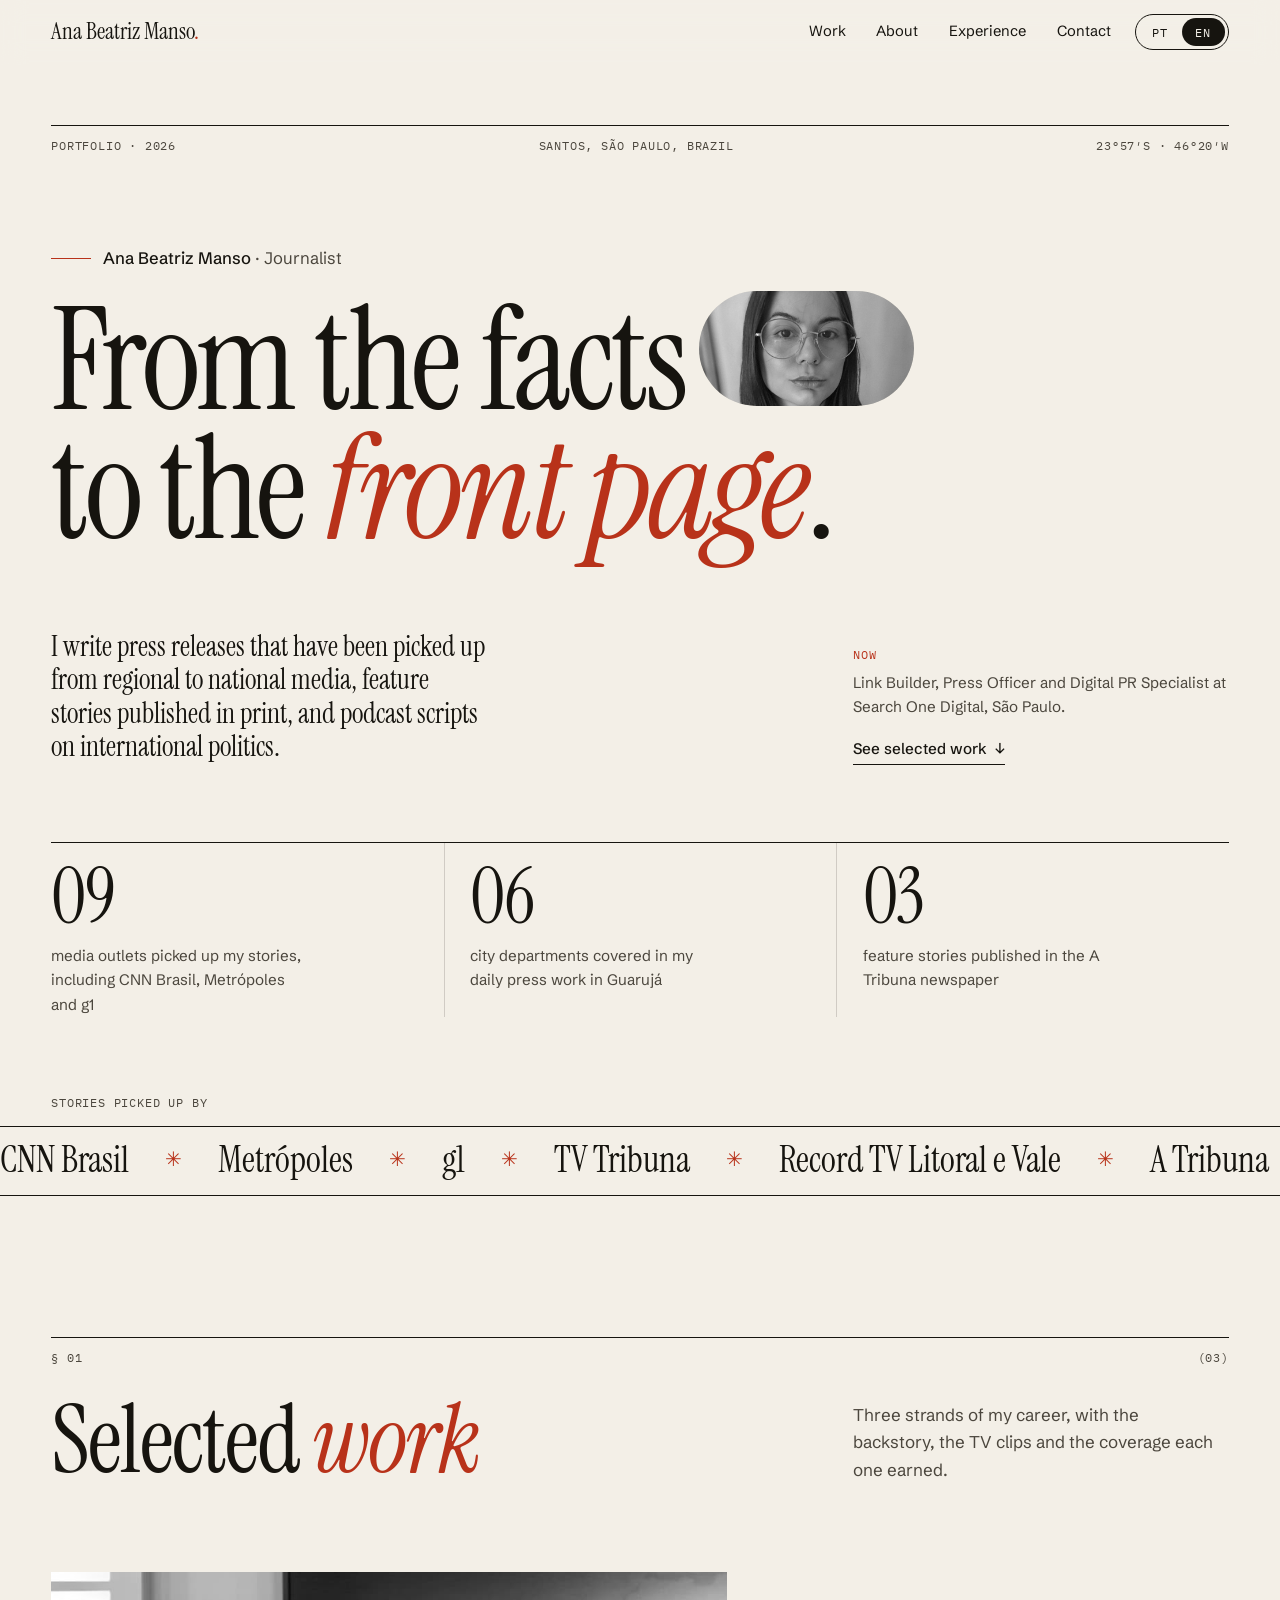
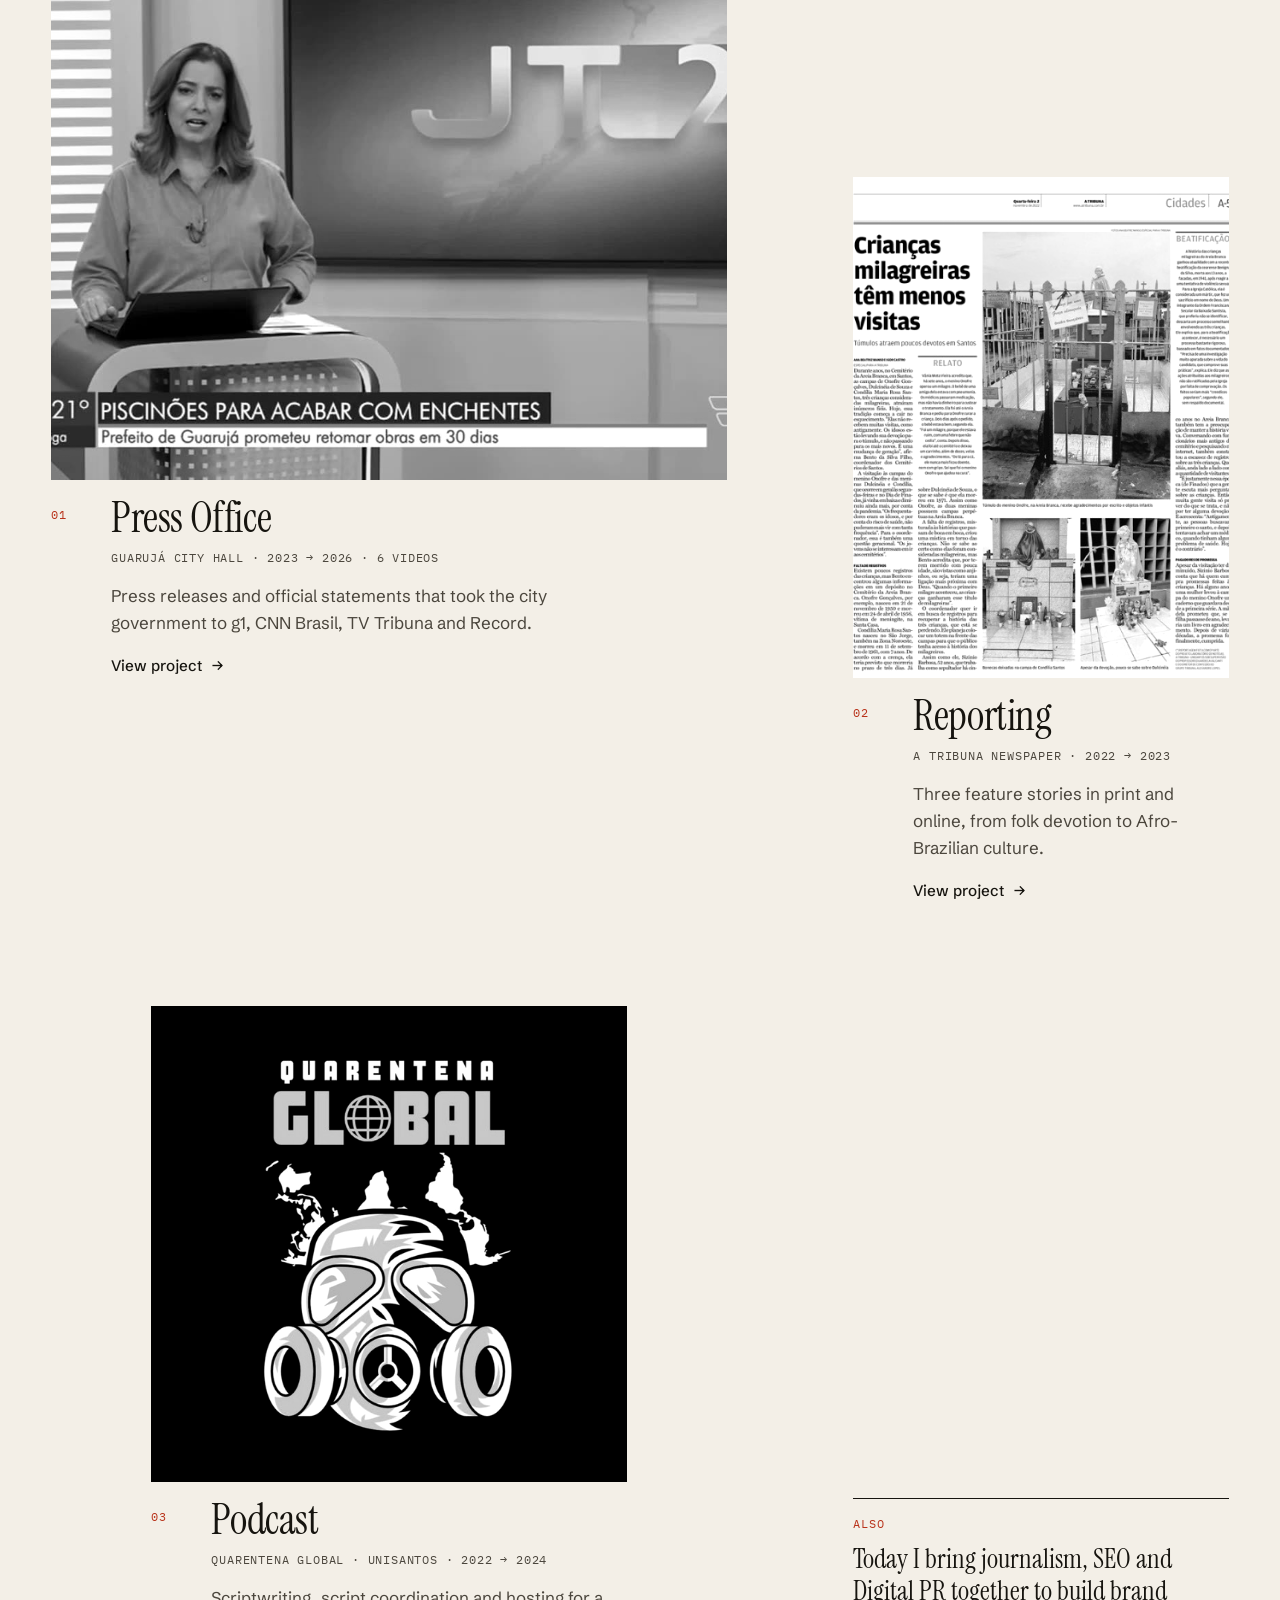
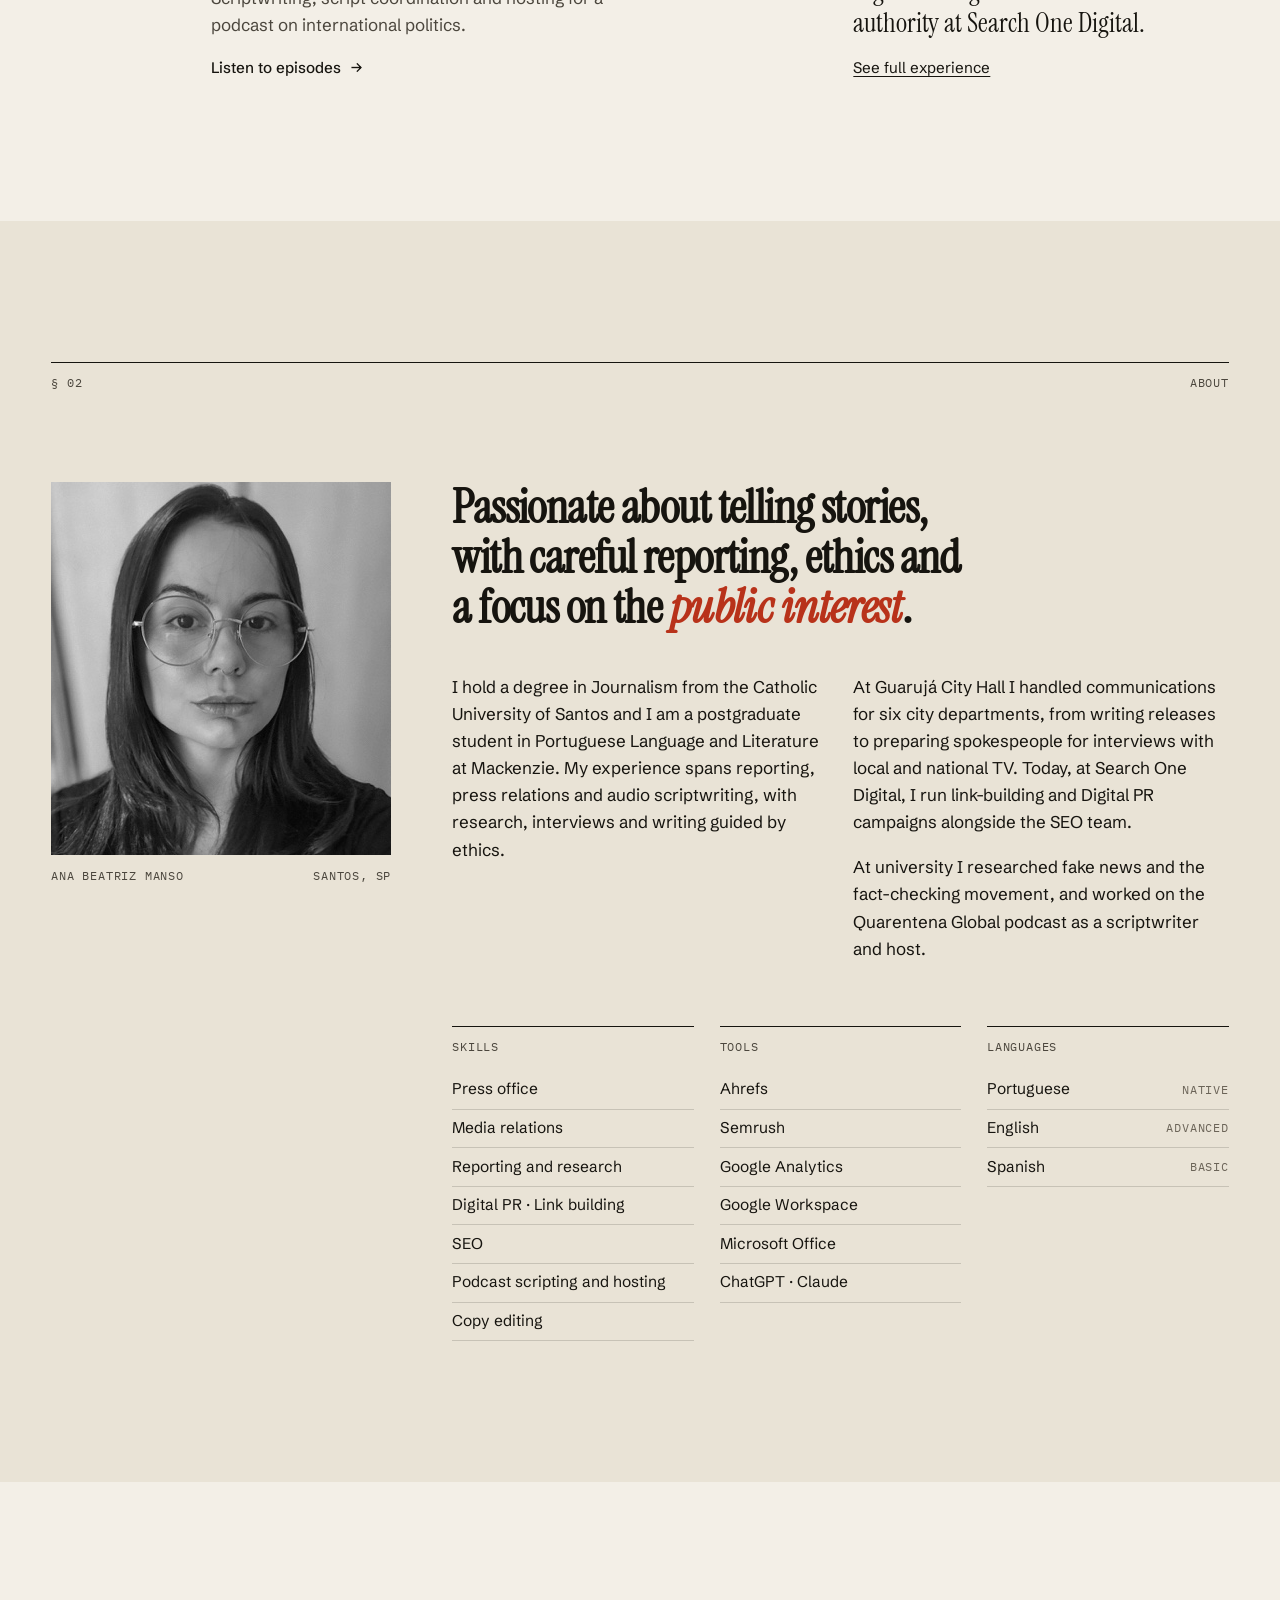
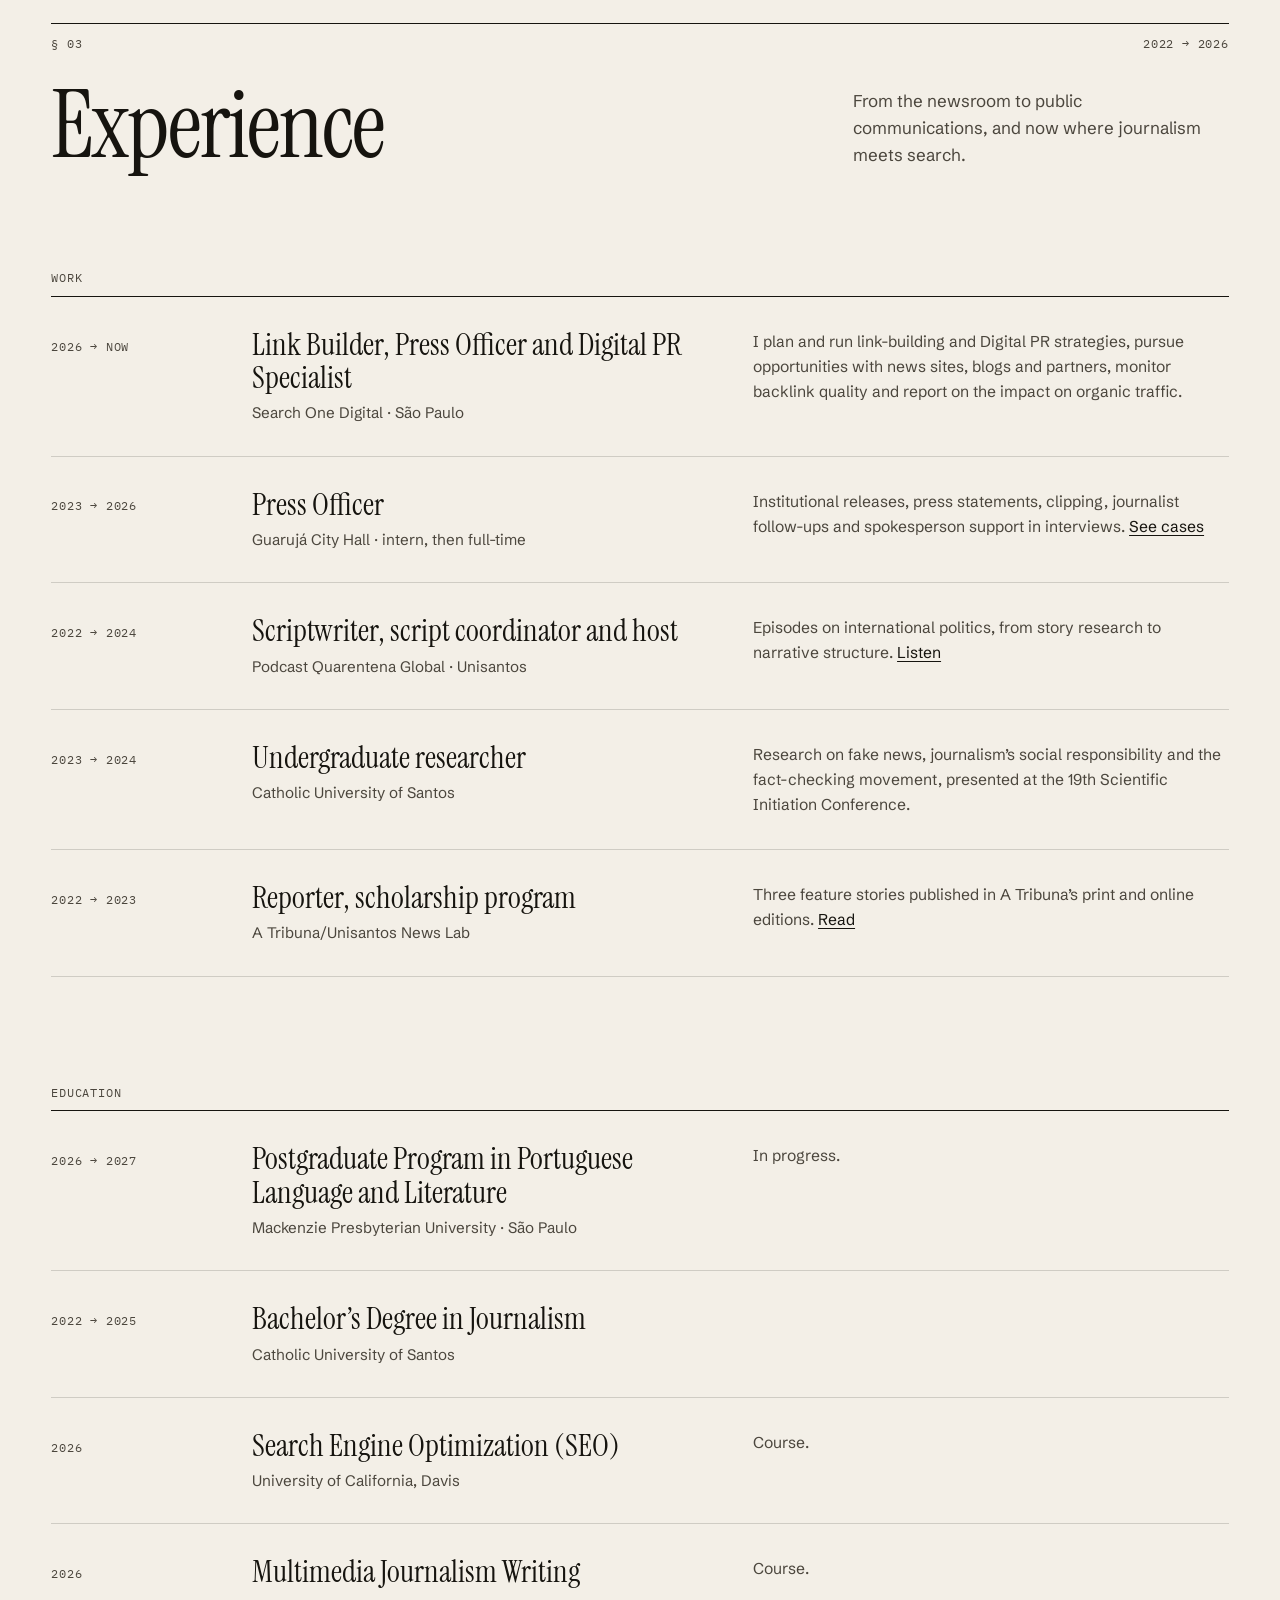
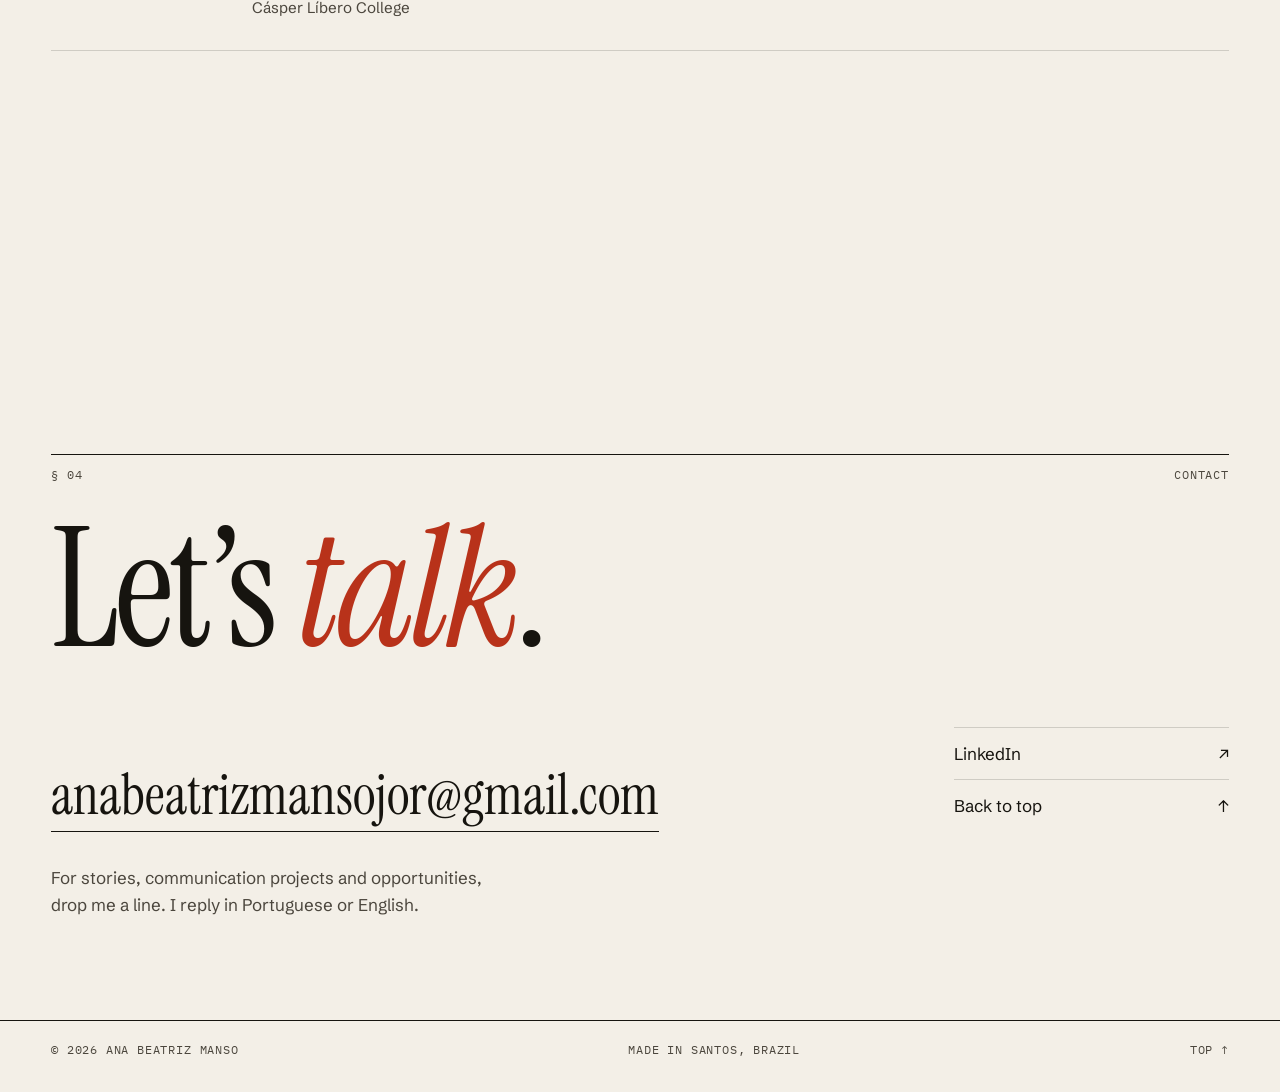
==== index.html @ ebdba2e2 "Primeira versão do portfólio bilíngue Site estático em HTML, CSS e JavaScript com abas PT e EN, três" ====
<!doctype html>
<html lang="pt-BR" data-lang="pt"
  data-doc-title-pt="Ana Beatriz Manso · Jornalista"
  data-doc-title-en="Ana Beatriz Manso · Journalist">
<head>
  <meta charset="utf-8">
  <meta name="viewport" content="width=device-width, initial-scale=1">
  <title>Ana Beatriz Manso · Jornalista</title>
  <meta name="description"
    content="Portfólio de Ana Beatriz Manso, jornalista em Santos (SP). Assessoria de imprensa, reportagem, Digital PR e podcast."
    data-pt="Portfólio de Ana Beatriz Manso, jornalista em Santos (SP). Assessoria de imprensa, reportagem, Digital PR e podcast."
    data-en="Portfolio of Ana Beatriz Manso, a journalist based in Santos, Brazil. Press office, reporting, Digital PR and podcasting.">
  <meta name="theme-color" content="#f3efe7" media="(prefers-color-scheme: light)">
  <meta name="theme-color" content="#12110e" media="(prefers-color-scheme: dark)">
  <link rel="canonical" href="https://www.manso-portfolio.com/">
  <link rel="alternate" hreflang="pt-BR" href="https://www.manso-portfolio.com/?lang=pt">
  <link rel="alternate" hreflang="en" href="https://www.manso-portfolio.com/?lang=en">
  <meta property="og:type" content="website">
  <meta property="og:title" content="Ana Beatriz Manso · Jornalista">
  <meta property="og:description" content="Assessoria de imprensa, reportagem, Digital PR e podcast.">
  <meta property="og:url" content="https://www.manso-portfolio.com/">
  <meta property="og:locale" content="pt_BR">
  <meta property="og:locale:alternate" content="en_US">
  <link rel="icon" href="data:image/svg+xml,%3Csvg xmlns='http://www.w3.org/2000/svg' viewBox='0 0 64 64'%3E%3Crect width='64' height='64' rx='14' fill='%2316140f'/%3E%3Ctext x='32' y='46' text-anchor='middle' font-family='Georgia,serif' font-style='italic' font-size='42' fill='%23f3efe7'%3EM%3C/text%3E%3C/svg%3E">
  <script>
    !function(){var d=document.documentElement,l=null;d.className+=" js";try{l=new URLSearchParams(location.search).get("lang")}catch(e){}if(l!=="pt"&&l!=="en"){try{l=localStorage.getItem("abm-lang")}catch(e){}}if(l!=="pt"&&l!=="en"){l=/^pt/i.test(navigator.language||"pt")?"pt":"en"}d.setAttribute("data-lang",l);d.lang=l==="en"?"en":"pt-BR"}();
  </script>
  <link rel="preconnect" href="https://fonts.googleapis.com">
  <link rel="preconnect" href="https://fonts.gstatic.com" crossorigin>
  <link rel="stylesheet" href="https://fonts.googleapis.com/css2?family=IBM+Plex+Mono:wght@400;500&family=Instrument+Serif:ital@0;1&family=Schibsted+Grotesk:ital,wght@0,400..700;1,400..700&display=swap">
  <link rel="stylesheet" href="assets/style.css">
  <script src="assets/main.js" defer></script>
  <script type="application/ld+json">
  {
    "@context": "https://schema.org",
    "@type": "Person",
    "name": "Ana Beatriz Manso",
    "jobTitle": "Jornalista",
    "url": "https://www.manso-portfolio.com/",
    "email": "mailto:anabeatrizmansojor@gmail.com",
    "address": { "@type": "PostalAddress", "addressLocality": "Santos", "addressRegion": "SP", "addressCountry": "BR" },
    "alumniOf": { "@type": "CollegeOrUniversity", "name": "Universidade Católica de Santos" },
    "worksFor": { "@type": "Organization", "name": "Search One Digital" },
    "knowsLanguage": ["pt-BR", "en", "es"],
    "sameAs": ["https://www.linkedin.com/in/ana-beatriz-manso-5119b9244/"]
  }
  </script>
</head>
<body>
  <a class="skip-link" href="#conteudo"><span lang="pt-BR">Pular para o conteúdo</span><span lang="en">Skip to content</span></a>

  <header class="site-header" data-header>
    <div class="wrap header-inner">
      <a class="brand" href="#top">Ana Beatriz Manso<span class="dot">.</span></a>
      <nav class="nav" data-label-pt="Principal" data-label-en="Main" aria-label="Principal">
        <a href="#trabalhos"><span lang="pt-BR">Trabalhos</span><span lang="en">Work</span></a>
        <a href="#sobre"><span lang="pt-BR">Sobre</span><span lang="en">About</span></a>
        <a href="#trajetoria"><span lang="pt-BR">Trajetória</span><span lang="en">Experience</span></a>
        <a href="#contato"><span lang="pt-BR">Contato</span><span lang="en">Contact</span></a>
      </nav>
      <div class="lang-tabs" role="group" aria-label="Idioma / Language">
        <button type="button" data-set-lang="pt" aria-pressed="true" title="Português">PT</button>
        <button type="button" data-set-lang="en" aria-pressed="false" title="English">EN</button>
      </div>
      <button type="button" class="menu-btn" aria-expanded="false" aria-controls="mobile-menu">Menu</button>
    </div>
  </header>

  <div class="mobile-menu" id="mobile-menu" hidden>
    <nav data-label-pt="Menu" data-label-en="Menu" aria-label="Menu">
      <a href="#trabalhos"><span lang="pt-BR">Trabalhos</span><span lang="en">Work</span></a>
      <a href="#sobre"><span lang="pt-BR">Sobre</span><span lang="en">About</span></a>
      <a href="#trajetoria"><span lang="pt-BR">Trajetória</span><span lang="en">Experience</span></a>
      <a href="#contato"><span lang="pt-BR">Contato</span><span lang="en">Contact</span></a>
    </nav>
    <p class="mono">anabeatrizmansojor@gmail.com</p>
  </div>

  <main id="conteudo">
    <!-- HERO -->
    <section class="hero" id="top">
      <div class="wrap">
        <p class="dateline mono">
          <span><span lang="pt-BR">Portfólio</span><span lang="en">Portfolio</span> · 2026</span>
          <span><span lang="pt-BR">Santos, São Paulo, Brasil</span><span lang="en">Santos, São Paulo, Brazil</span></span>
          <span>23°57′S · 46°20′W</span>
        </p>

        <h1 class="hero-name"><span>Ana Beatriz Manso<span class="visually-hidden">,</span> <span class="role"><span lang="pt-BR">· Jornalista</span><span lang="en">· Journalist</span></span></span></h1>

        <p class="hero-title reveal">
          <span lang="pt-BR">Da apuração<span class="pill" aria-hidden="true"><img src="assets/img/ana-beatriz-manso.jpg" alt="" width="373" height="373"></span> à <em>manchete</em>.</span>
          <span lang="en">From the facts<span class="pill" aria-hidden="true"><img src="assets/img/ana-beatriz-manso.jpg" alt="" width="373" height="373"></span> to the <em>front page</em>.</span>
        </p>

        <div class="hero-foot">
          <p class="hero-lede reveal">
            <span lang="pt-BR">Escrevo releases que repercutiram da imprensa regional à nacional, reportagens publicadas em jornal impresso e roteiros de podcast sobre política internacional.</span>
            <span lang="en">I write press releases that have been picked up from regional to national media, feature stories published in print, and podcast scripts on international politics.</span>
          </p>
          <p class="hero-now reveal">
            <span class="mono"><span lang="pt-BR">Agora</span><span lang="en">Now</span></span>
            <span lang="pt-BR">Link Builder, Assessora de Imprensa e Digital PR na Search One Digital, em São Paulo.</span>
            <span lang="en">Link Builder, Press Officer and Digital PR Specialist at Search One Digital, São Paulo.</span>
            <br>
            <a href="#trabalhos"><span lang="pt-BR">Ver trabalhos selecionados</span><span lang="en">See selected work</span> <span class="arrow" aria-hidden="true">↓</span></a>
          </p>
        </div>

        <dl class="facts reveal">
          <div class="fact">
            <dt>09</dt>
            <dd><span lang="pt-BR">veículos repercutiram minhas pautas, entre eles CNN Brasil, Metrópoles e g1</span><span lang="en">media outlets picked up my stories, including CNN Brasil, Metrópoles and g1</span></dd>
          </div>
          <div class="fact">
            <dt>06</dt>
            <dd><span lang="pt-BR">secretarias municipais na minha cobertura diária em Guarujá</span><span lang="en">city departments covered in my daily press work in Guarujá</span></dd>
          </div>
          <div class="fact">
            <dt>03</dt>
            <dd><span lang="pt-BR">reportagens especiais publicadas no jornal A Tribuna</span><span lang="en">feature stories published in the A Tribuna newspaper</span></dd>
          </div>
        </dl>
      </div>
    </section>

    <!-- VEÍCULOS -->
    <section aria-labelledby="ticker-label">
      <div class="wrap">
        <p class="ticker-label mono" id="ticker-label"><span lang="pt-BR">Pautas repercutidas em</span><span lang="en">Stories picked up by</span></p>
      </div>
      <div class="ticker">
        <div class="ticker-track">
          <ul class="ticker-group">
            <li>CNN Brasil</li>
            <li>Metrópoles</li>
            <li>g1</li>
            <li>TV Tribuna</li>
            <li>Record TV Litoral e Vale</li>
            <li>A Tribuna</li>
            <li>Diário do Litoral</li>
            <li>Jornal da Orla</li>
            <li>Gazeta de São Paulo</li>
          </ul>
          <ul class="ticker-group" aria-hidden="true">
            <li>CNN Brasil</li>
            <li>Metrópoles</li>
            <li>g1</li>
            <li>TV Tribuna</li>
            <li>Record TV Litoral e Vale</li>
            <li>A Tribuna</li>
            <li>Diário do Litoral</li>
            <li>Jornal da Orla</li>
            <li>Gazeta de São Paulo</li>
          </ul>
        </div>
      </div>
    </section>

    <!-- TRABALHOS -->
    <section class="section" id="trabalhos" aria-labelledby="trabalhos-title">
      <div class="wrap">
        <header class="section-head">
          <p class="eyebrow mono"><span>§ 01</span><span>(03)</span></p>
          <h2 class="section-title reveal" id="trabalhos-title">
            <span lang="pt-BR">Trabalhos <em>selecionados</em></span>
            <span lang="en">Selected <em>work</em></span>
          </h2>
          <p class="section-note reveal">
            <span lang="pt-BR">Três frentes da minha carreira, com os bastidores, os vídeos e a repercussão de cada uma.</span>
            <span lang="en">Three strands of my career, with the backstory, the TV clips and the coverage each one earned.</span>
          </p>
        </header>

        <div class="work-grid">
          <article class="work-card work-card--a reveal">
            <figure class="work-media">
              <img src="assets/video/macrodrenagem-jornal-da-tribuna-2-edicao.jpg"
                data-alt-pt="Apresentadora do Jornal da Tribuna 2ª edição anuncia a retomada das obras contra enchentes em Guarujá"
                data-alt-en="Jornal da Tribuna anchor reports on the restart of flood-control works in Guarujá"
                alt="Apresentadora do Jornal da Tribuna 2ª edição anuncia a retomada das obras contra enchentes em Guarujá"
                width="1872" height="1080" loading="lazy">
            </figure>
            <div class="work-info">
              <span class="work-num mono">01</span>
              <div>
                <h3 class="work-title"><a href="assessoria-de-imprensa.html"><span lang="pt-BR">Assessoria de Imprensa</span><span lang="en">Press Office</span></a></h3>
                <p class="work-meta mono"><span lang="pt-BR">Prefeitura de Guarujá</span><span lang="en">Guarujá City Hall</span> · 2023 → 2026 · <span lang="pt-BR">6 vídeos</span><span lang="en">6 videos</span></p>
                <p class="work-desc">
                  <span lang="pt-BR">Releases e respostas institucionais que levaram a gestão municipal ao g1, à CNN Brasil, à TV Tribuna e à Record.</span>
                  <span lang="en">Press releases and official statements that took the city government to g1, CNN Brasil, TV Tribuna and Record.</span>
                </p>
                <span class="work-cta"><span lang="pt-BR">Ver projeto</span><span lang="en">View project</span> <span class="arrow" aria-hidden="true">→</span></span>
              </div>
            </div>
          </article>

          <article class="work-card work-card--b reveal">
            <figure class="work-media">
              <img src="assets/img/recortes/reportagem-criancas-milagreiras-thumb.jpg"
                data-alt-pt="Página impressa do jornal A Tribuna com a reportagem Crianças milagreiras têm menos visitas"
                data-alt-en="Printed page of A Tribuna with the feature story Crianças milagreiras têm menos visitas"
                alt="Página impressa do jornal A Tribuna com a reportagem Crianças milagreiras têm menos visitas"
                loading="lazy">
            </figure>
            <div class="work-info">
              <span class="work-num mono">02</span>
              <div>
                <h3 class="work-title"><a href="reportagem.html"><span lang="pt-BR">Reportagem</span><span lang="en">Reporting</span></a></h3>
                <p class="work-meta mono"><span lang="pt-BR">Jornal A Tribuna</span><span lang="en">A Tribuna newspaper</span> · 2022 → 2023</p>
                <p class="work-desc">
                  <span lang="pt-BR">Três reportagens especiais nas edições impressa e digital, da devoção popular à cultura afro-brasileira.</span>
                  <span lang="en">Three feature stories in print and online, from folk devotion to Afro-Brazilian culture.</span>
                </p>
                <span class="work-cta"><span lang="pt-BR">Ver projeto</span><span lang="en">View project</span> <span class="arrow" aria-hidden="true">→</span></span>
              </div>
            </div>
          </article>

          <article class="work-card work-card--c reveal">
            <figure class="work-media">
              <img src="assets/img/quarentena-global-capa.jpg"
                data-alt-pt="Capa do podcast Quarentena Global, com uma máscara de gás amarela sobre um mapa-múndi"
                data-alt-en="Cover art of the Quarentena Global podcast, a yellow gas mask over a world map"
                alt="Capa do podcast Quarentena Global, com uma máscara de gás amarela sobre um mapa-múndi"
                loading="lazy">
            </figure>
            <div class="work-info">
              <span class="work-num mono">03</span>
              <div>
                <h3 class="work-title"><a href="podcast.html">Podcast</a></h3>
                <p class="work-meta mono">Quarentena Global · Unisantos · 2022 → 2024</p>
                <p class="work-desc">
                  <span lang="pt-BR">Roteiro, coordenação de roteiros e apresentação de um podcast sobre política internacional.</span>
                  <span lang="en">Scriptwriting, script coordination and hosting for a podcast on international politics.</span>
                </p>
                <span class="work-cta"><span lang="pt-BR">Ouvir episódios</span><span lang="en">Listen to episodes</span> <span class="arrow" aria-hidden="true">→</span></span>
              </div>
            </div>
          </article>

          <aside class="work-aside reveal">
            <p class="mono"><span lang="pt-BR">Também</span><span lang="en">Also</span></p>
            <p class="aside-text">
              <span lang="pt-BR">Hoje uno jornalismo, SEO e Digital PR para construir autoridade de marca na Search One Digital.</span>
              <span lang="en">Today I bring journalism, SEO and Digital PR together to build brand authority at Search One Digital.</span>
            </p>
            <a href="#trajetoria"><span lang="pt-BR">Ver trajetória completa</span><span lang="en">See full experience</span></a>
          </aside>
        </div>
      </div>
    </section>

    <!-- SOBRE -->
    <section class="section about" id="sobre" aria-labelledby="sobre-title">
      <div class="wrap">
        <header class="section-head">
          <p class="eyebrow mono"><span>§ 02</span><span lang="pt-BR">Sobre</span><span lang="en">About</span></p>
        </header>
        <div class="about-grid">
          <figure class="about-portrait reveal">
            <img src="assets/img/ana-beatriz-manso.jpg" width="373" height="373"
              data-alt-pt="Retrato de Ana Beatriz Manso, de cabelos castanhos e óculos de armação dourada"
              data-alt-en="Portrait of Ana Beatriz Manso, with brown hair and gold-rimmed glasses"
              alt="Retrato de Ana Beatriz Manso, de cabelos castanhos e óculos de armação dourada">
            <figcaption class="mono"><span>Ana Beatriz Manso</span><span>Santos, SP</span></figcaption>
          </figure>

          <div class="about-body">
            <h2 class="about-statement reveal" id="sobre-title">
              <span lang="pt-BR">Apaixonada por contar histórias, com apuração cuidadosa, ética e foco no <em>interesse público</em>.</span>
              <span lang="en">Passionate about telling stories, with careful reporting, ethics and a focus on the <em>public interest</em>.</span>
            </h2>

            <div class="about-text reveal">
              <p lang="pt-BR">Sou jornalista formada pela Universidade Católica de Santos e pós-graduanda em Língua Portuguesa e Literatura pelo Mackenzie. Tenho experiência em reportagem, assessoria de imprensa e roteiro para mídia sonora, com apuração, entrevistas e redação orientadas pela ética.</p>
              <p lang="en">I hold a degree in Journalism from the Catholic University of Santos and I am a postgraduate student in Portuguese Language and Literature at Mackenzie. My experience spans reporting, press relations and audio scriptwriting, with research, interviews and writing guided by ethics.</p>
              <p lang="pt-BR">Na Prefeitura de Guarujá, cuidei da comunicação de seis secretarias, do release ao acompanhamento de porta-vozes em entrevistas para emissoras locais e nacionais. Hoje, na Search One Digital, trabalho com link building e Digital PR ao lado das equipes de SEO.</p>
              <p lang="en">At Guarujá City Hall I handled communications for six city departments, from writing releases to preparing spokespeople for interviews with local and national TV. Today, at Search One Digital, I run link-building and Digital PR campaigns alongside the SEO team.</p>
              <p lang="pt-BR">Na universidade, pesquisei fake news e o movimento fact-checking e atuei no podcast Quarentena Global como roteirista e apresentadora.</p>
              <p lang="en">At university I researched fake news and the fact-checking movement, and worked on the Quarentena Global podcast as a scriptwriter and host.</p>
            </div>

            <div class="about-lists reveal">
              <div>
                <h3 class="mono"><span lang="pt-BR">Competências</span><span lang="en">Skills</span></h3>
                <ul>
                  <li><span lang="pt-BR">Assessoria de imprensa</span><span lang="en">Press office</span></li>
                  <li><span lang="pt-BR">Relacionamento com a imprensa</span><span lang="en">Media relations</span></li>
                  <li><span lang="pt-BR">Reportagem e apuração</span><span lang="en">Reporting and research</span></li>
                  <li>Digital PR · Link building</li>
                  <li>SEO</li>
                  <li><span lang="pt-BR">Roteiro e apresentação de podcast</span><span lang="en">Podcast scripting and hosting</span></li>
                  <li><span lang="pt-BR">Revisão de textos</span><span lang="en">Copy editing</span></li>
                </ul>
              </div>
              <div>
                <h3 class="mono"><span lang="pt-BR">Ferramentas</span><span lang="en">Tools</span></h3>
                <ul>
                  <li>Ahrefs</li>
                  <li>Semrush</li>
                  <li>Google Analytics</li>
                  <li>Google Workspace</li>
                  <li><span lang="pt-BR">Pacote Office</span><span lang="en">Microsoft Office</span></li>
                  <li>ChatGPT · Claude</li>
                </ul>
              </div>
              <div>
                <h3 class="mono"><span lang="pt-BR">Idiomas</span><span lang="en">Languages</span></h3>
                <ul>
                  <li><span lang="pt-BR">Português</span><span lang="en">Portuguese</span> <span class="mono"><span lang="pt-BR">Nativo</span><span lang="en">Native</span></span></li>
                  <li><span lang="pt-BR">Inglês</span><span lang="en">English</span> <span class="mono"><span lang="pt-BR">Avançado</span><span lang="en">Advanced</span></span></li>
                  <li><span lang="pt-BR">Espanhol</span><span lang="en">Spanish</span> <span class="mono"><span lang="pt-BR">Básico</span><span lang="en">Basic</span></span></li>
                </ul>
              </div>
            </div>
          </div>
        </div>
      </div>
    </section>

    <!-- TRAJETÓRIA -->
    <section class="section" id="trajetoria" aria-labelledby="trajetoria-title">
      <div class="wrap">
        <header class="section-head">
          <p class="eyebrow mono"><span>§ 03</span><span>2022 → 2026</span></p>
          <h2 class="section-title reveal" id="trajetoria-title">
            <span lang="pt-BR">Trajetória</span>
            <span lang="en">Experience</span>
          </h2>
          <p class="section-note reveal">
            <span lang="pt-BR">Da redação do jornal à comunicação pública, e agora ao encontro entre jornalismo e busca.</span>
            <span lang="en">From the newsroom to public communications, and now where journalism meets search.</span>
          </p>
        </header>

        <h3 class="tl-heading mono"><span lang="pt-BR">Experiência</span><span lang="en">Work</span></h3>
        <ol class="timeline">
          <li class="tl-item reveal">
            <span class="tl-years mono">2026 → <span lang="pt-BR">hoje</span><span lang="en">now</span></span>
            <h4 class="tl-role">
              <span lang="pt-BR">Link Builder, Assessora de Imprensa e Digital PR</span>
              <span lang="en">Link Builder, Press Officer and Digital PR Specialist</span>
              <span class="tl-org">Search One Digital · São Paulo</span>
            </h4>
            <p class="tl-desc">
              <span lang="pt-BR">Planejo e executo estratégias de link building e Digital PR, busco oportunidades em portais, blogs e parceiros, monitoro a qualidade do perfil de backlinks e reporto o impacto no tráfego orgânico.</span>
              <span lang="en">I plan and run link-building and Digital PR strategies, pursue opportunities with news sites, blogs and partners, monitor backlink quality and report on the impact on organic traffic.</span>
            </p>
          </li>
          <li class="tl-item reveal">
            <span class="tl-years mono">2023 → 2026</span>
            <h4 class="tl-role">
              <span lang="pt-BR">Assessora de Imprensa</span>
              <span lang="en">Press Officer</span>
              <span class="tl-org"><span lang="pt-BR">Prefeitura de Guarujá</span><span lang="en">Guarujá City Hall</span> · <span lang="pt-BR">estágio e efetivação</span><span lang="en">intern, then full-time</span></span>
            </h4>
            <p class="tl-desc">
              <span lang="pt-BR">Releases institucionais, respostas à imprensa, clipping, follow-up com jornalistas e apoio a porta-vozes em entrevistas. <a href="assessoria-de-imprensa.html">Ver casos</a></span>
              <span lang="en">Institutional releases, press statements, clipping, journalist follow-ups and spokesperson support in interviews. <a href="assessoria-de-imprensa.html">See cases</a></span>
            </p>
          </li>
          <li class="tl-item reveal">
            <span class="tl-years mono">2022 → 2024</span>
            <h4 class="tl-role">
              <span lang="pt-BR">Roteirista, coordenadora de roteiros e apresentadora</span>
              <span lang="en">Scriptwriter, script coordinator and host</span>
              <span class="tl-org">Podcast Quarentena Global · Unisantos</span>
            </h4>
            <p class="tl-desc">
              <span lang="pt-BR">Episódios sobre política internacional, da pesquisa de pauta à construção narrativa. <a href="podcast.html">Ouvir</a></span>
              <span lang="en">Episodes on international politics, from story research to narrative structure. <a href="podcast.html">Listen</a></span>
            </p>
          </li>
          <li class="tl-item reveal">
            <span class="tl-years mono">2023 → 2024</span>
            <h4 class="tl-role">
              <span lang="pt-BR">Pesquisadora de iniciação científica</span>
              <span lang="en">Undergraduate researcher</span>
              <span class="tl-org"><span lang="pt-BR">Universidade Católica de Santos</span><span lang="en">Catholic University of Santos</span></span>
            </h4>
            <p class="tl-desc">
              <span lang="pt-BR">Pesquisa “Fake News e Jornalismo, a responsabilidade social e o movimento fact-checking”, apresentada na XIX Jornada de Iniciação Científica.</span>
              <span lang="en">Research on fake news, journalism’s social responsibility and the fact-checking movement, presented at the 19th Scientific Initiation Conference.</span>
            </p>
          </li>
          <li class="tl-item reveal">
            <span class="tl-years mono">2022 → 2023</span>
            <h4 class="tl-role">
              <span lang="pt-BR">Repórter bolsista</span>
              <span lang="en">Reporter, scholarship program</span>
              <span class="tl-org"><span lang="pt-BR">Laboratório de Notícias A Tribuna/Unisantos</span><span lang="en">A Tribuna/Unisantos News Lab</span></span>
            </h4>
            <p class="tl-desc">
              <span lang="pt-BR">Três reportagens especiais publicadas nas edições impressa e digital do A Tribuna. <a href="reportagem.html">Ler</a></span>
              <span lang="en">Three feature stories published in A Tribuna’s print and online editions. <a href="reportagem.html">Read</a></span>
            </p>
          </li>
        </ol>

        <h3 class="tl-heading mono"><span lang="pt-BR">Formação</span><span lang="en">Education</span></h3>
        <ol class="timeline">
          <li class="tl-item reveal">
            <span class="tl-years mono">2026 → 2027</span>
            <h4 class="tl-role">
              <span lang="pt-BR">Pós-graduação em Língua Portuguesa e Literatura</span>
              <span lang="en">Postgraduate Program in Portuguese Language and Literature</span>
              <span class="tl-org"><span lang="pt-BR">Universidade Presbiteriana Mackenzie</span><span lang="en">Mackenzie Presbyterian University</span> · São Paulo</span>
            </h4>
            <p class="tl-desc"><span lang="pt-BR">Em andamento.</span><span lang="en">In progress.</span></p>
          </li>
          <li class="tl-item reveal">
            <span class="tl-years mono">2022 → 2025</span>
            <h4 class="tl-role">
              <span lang="pt-BR">Bacharelado em Jornalismo</span>
              <span lang="en">Bachelor’s Degree in Journalism</span>
              <span class="tl-org"><span lang="pt-BR">Universidade Católica de Santos</span><span lang="en">Catholic University of Santos</span></span>
            </h4>
            <p class="tl-desc"></p>
          </li>
          <li class="tl-item reveal">
            <span class="tl-years mono">2026</span>
            <h4 class="tl-role">
              Search Engine Optimization (SEO)
              <span class="tl-org">University of California, Davis</span>
            </h4>
            <p class="tl-desc"><span lang="pt-BR">Curso.</span><span lang="en">Course.</span></p>
          </li>
          <li class="tl-item reveal">
            <span class="tl-years mono">2026</span>
            <h4 class="tl-role">
              <span lang="pt-BR">Produção de texto jornalístico para multimeios</span>
              <span lang="en">Multimedia Journalism Writing</span>
              <span class="tl-org"><span lang="pt-BR">Faculdade Cásper Líbero</span><span lang="en">Cásper Líbero College</span></span>
            </h4>
            <p class="tl-desc"><span lang="pt-BR">Curso.</span><span lang="en">Course.</span></p>
          </li>
        </ol>
      </div>
    </section>

    <!-- CONTATO -->
    <section class="contact" id="contato" aria-labelledby="contato-title">
      <div class="wrap">
        <p class="eyebrow mono"><span>§ 04</span><span lang="pt-BR">Contato</span><span lang="en">Contact</span></p>
        <h2 class="contact-title reveal" id="contato-title">
          <span lang="pt-BR">Vamos <em>conversar</em>.</span>
          <span lang="en">Let’s <em>talk</em>.</span>
        </h2>
        <div class="contact-row">
          <a class="contact-mail reveal" href="mailto:anabeatrizmansojor@gmail.com">anabeatrizmansojor@gmail.com</a>
          <ul class="contact-links reveal">
            <li><a href="https://www.linkedin.com/in/ana-beatriz-manso-5119b9244/" target="_blank" rel="noopener">LinkedIn <span aria-hidden="true">↗</span></a></li>
            <li><a href="#top"><span lang="pt-BR">Voltar ao topo</span><span lang="en">Back to top</span> <span aria-hidden="true">↑</span></a></li>
          </ul>
          <p class="contact-note reveal">
            <span lang="pt-BR">Para pautas, projetos de comunicação e oportunidades, escreva para mim. Respondo em português ou inglês.</span>
            <span lang="en">For stories, communication projects and opportunities, drop me a line. I reply in Portuguese or English.</span>
          </p>
        </div>
      </div>
    </section>
  </main>

  <footer class="site-footer">
    <div class="wrap footer-inner mono">
      <span>© <span data-year>2026</span> Ana Beatriz Manso</span>
      <span lang="pt-BR">Feito em Santos, SP</span><span lang="en">Made in Santos, Brazil</span>
      <a href="#top"><span lang="pt-BR">Topo</span><span lang="en">Top</span> ↑</a>
    </div>
  </footer>
</body>
</html>
---- assets/style.css ----
/* Ana Beatriz Manso · portfólio
   Tipografia: Instrument Serif (títulos), Schibsted Grotesk (texto), IBM Plex Mono (legendas) */

:root {
  --paper: #f3efe7;
  --paper-2: #e9e3d6;
  --ink: #16140f;
  --ink-2: #4b463d;
  --ink-3: #6b6458;
  --rule: rgba(22, 20, 15, 0.16);
  --accent: #b8321a;
  --on-ink: #f3efe7;

  --serif: "Instrument Serif", "Times New Roman", Times, serif;
  --sans: "Schibsted Grotesk", system-ui, -apple-system, "Segoe UI", sans-serif;
  --mono: "IBM Plex Mono", ui-monospace, "SF Mono", Menlo, monospace;

  --gutter: clamp(16px, 4vw, 56px);
  --col-gap: clamp(16px, 2vw, 32px);
  --max: 1440px;
  --header-h: 64px;
  --ease: cubic-bezier(0.2, 0.7, 0.1, 1);

  color-scheme: light;
}

@media (prefers-color-scheme: dark) {
  :root:not([data-theme="light"]) {
    --paper: #12110e;
    --paper-2: #1c1a16;
    --ink: #f0ebe0;
    --ink-2: #bdb5a6;
    --ink-3: #958d7e;
    --rule: rgba(240, 235, 224, 0.16);
    --accent: #ef6647;
    --on-ink: #12110e;
    color-scheme: dark;
  }
}
:root[data-theme="dark"] {
  --paper: #12110e;
  --paper-2: #1c1a16;
  --ink: #f0ebe0;
  --ink-2: #bdb5a6;
  --ink-3: #958d7e;
  --rule: rgba(240, 235, 224, 0.16);
  --accent: #ef6647;
  --on-ink: #12110e;
  color-scheme: dark;
}

/* ---------- Idiomas ---------- */
html[data-lang="pt"] body [lang="en"],
html[data-lang="en"] body [lang="pt-BR"] {
  display: none !important;
}

/* ---------- Base ---------- */
*,
*::before,
*::after {
  box-sizing: border-box;
}

html {
  -webkit-text-size-adjust: 100%;
  scroll-behavior: smooth;
  scroll-padding-top: calc(var(--header-h) + 16px);
}

body {
  margin: 0;
  background: var(--paper);
  color: var(--ink);
  font-family: var(--sans);
  font-size: 1.0625rem;
  line-height: 1.6;
  -webkit-font-smoothing: antialiased;
  text-rendering: optimizeLegibility;
  overflow-x: clip;
}

img,
video,
iframe {
  display: block;
  max-width: 100%;
}

a {
  color: inherit;
  text-decoration-thickness: 1px;
  text-underline-offset: 0.22em;
}

a:hover {
  color: var(--accent);
}

:focus-visible {
  outline: 2px solid var(--accent);
  outline-offset: 3px;
}

::selection {
  background: var(--accent);
  color: #fff;
}

em {
  font-style: italic;
}

.wrap {
  max-width: var(--max);
  margin-inline: auto;
  padding-inline: var(--gutter);
}

.mono {
  font-family: var(--mono);
  font-size: 0.72rem;
  letter-spacing: 0.07em;
  text-transform: uppercase;
}

.skip-link {
  position: absolute;
  left: var(--gutter);
  top: -100px;
  z-index: 100;
  background: var(--ink);
  color: var(--on-ink);
  padding: 0.6rem 1rem;
  text-decoration: none;
}

.skip-link:focus {
  top: 12px;
}

.visually-hidden {
  position: absolute !important;
  width: 1px;
  height: 1px;
  overflow: hidden;
  clip: rect(0 0 0 0);
  white-space: nowrap;
}

/* ---------- Cabeçalho ---------- */
.site-header {
  position: sticky;
  top: 0;
  z-index: 50;
  background: color-mix(in srgb, var(--paper) 88%, transparent);
  -webkit-backdrop-filter: blur(12px);
  backdrop-filter: blur(12px);
  border-bottom: 1px solid transparent;
  transition: border-color 0.3s;
}

.site-header.is-scrolled {
  border-bottom-color: var(--rule);
}

.header-inner {
  display: flex;
  align-items: center;
  gap: 1.5rem;
  height: var(--header-h);
}

.brand {
  font-family: var(--serif);
  font-size: 1.45rem;
  line-height: 1;
  text-decoration: none;
  white-space: nowrap;
  margin-right: auto;
}

.brand:hover {
  color: var(--ink);
}

.brand .dot {
  color: var(--accent);
}

.nav {
  display: flex;
  gap: clamp(1rem, 2.4vw, 2.25rem);
}

.nav a {
  position: relative;
  font-size: 0.92rem;
  text-decoration: none;
  padding-block: 0.25rem;
}

.nav a::after {
  content: "";
  position: absolute;
  left: 0;
  right: 0;
  bottom: 0;
  height: 1px;
  background: currentColor;
  transform: scaleX(0);
  transform-origin: right;
  transition: transform 0.45s var(--ease);
}

.nav a:hover {
  color: var(--ink);
}

.nav a:hover::after {
  transform: scaleX(1);
  transform-origin: left;
}

.lang-tabs {
  position: relative;
  display: inline-grid;
  grid-template-columns: 1fr 1fr;
  border: 1px solid var(--ink);
  border-radius: 999px;
  padding: 3px;
  flex: none;
}

.lang-tabs::before {
  content: "";
  position: absolute;
  top: 3px;
  bottom: 3px;
  left: 3px;
  width: calc(50% - 3px);
  border-radius: 999px;
  background: var(--ink);
  transition: transform 0.45s var(--ease);
}

html[data-lang="en"] .lang-tabs::before {
  transform: translateX(100%);
}

.lang-tabs button {
  position: relative;
  z-index: 1;
  border: 0;
  background: none;
  color: var(--ink);
  font-family: var(--mono);
  font-size: 0.72rem;
  letter-spacing: 0.08em;
  padding: 0.38rem 0.85rem;
  border-radius: 999px;
  cursor: pointer;
  transition: color 0.3s;
}

.lang-tabs button[aria-pressed="true"] {
  color: var(--on-ink);
}

.menu-btn {
  display: none;
  border: 0;
  background: none;
  color: var(--ink);
  font-family: var(--mono);
  font-size: 0.72rem;
  letter-spacing: 0.08em;
  text-transform: uppercase;
  padding: 0.5rem 0;
  cursor: pointer;
}

.mobile-menu {
  position: fixed;
  inset: 0;
  z-index: 45;
  background: var(--paper);
  padding: calc(var(--header-h) + 2rem) var(--gutter) 2rem;
  display: flex;
  flex-direction: column;
  justify-content: space-between;
}

.mobile-menu[hidden] {
  display: none;
}

.mobile-menu nav {
  display: flex;
  flex-direction: column;
}

.mobile-menu nav a {
  font-family: var(--serif);
  font-size: clamp(2.6rem, 12vw, 4rem);
  line-height: 1.1;
  text-decoration: none;
  border-bottom: 1px solid var(--rule);
  padding-block: 0.35rem;
}

.mobile-menu .mono {
  color: var(--ink-2);
}

@media (max-width: 860px) {
  .nav {
    display: none;
  }

  .menu-btn {
    display: inline-block;
  }

  .header-inner {
    gap: 1rem;
  }
}

/* ---------- Revelação ao rolar ---------- */
.js .reveal {
  opacity: 0;
  transform: translateY(28px);
  transition: opacity 0.9s var(--ease), transform 1.1s var(--ease);
}

.js .reveal.is-in {
  opacity: 1;
  transform: none;
}

@media (prefers-reduced-motion: reduce) {
  html {
    scroll-behavior: auto;
  }

  .js .reveal {
    opacity: 1;
    transform: none;
    transition: none;
  }
}

/* ---------- Hero ---------- */
.hero {
  padding-top: clamp(1.5rem, 4vw, 3rem);
  padding-bottom: clamp(3rem, 6vw, 5rem);
}

.dateline {
  display: flex;
  justify-content: space-between;
  gap: 0.5rem 1.5rem;
  flex-wrap: wrap;
  border-top: 1px solid var(--ink);
  padding-top: 0.7rem;
  color: var(--ink-2);
}

.hero-name {
  margin: clamp(2.5rem, 7vw, 6rem) 0 1.25rem;
  font-size: clamp(1rem, 1.3vw, 1.2rem);
  font-weight: 500;
  letter-spacing: 0;
  display: flex;
  align-items: center;
  gap: 0.75rem;
}

.hero-name::before {
  content: "";
  width: 2.5rem;
  height: 1px;
  background: var(--accent);
  flex: none;
}

.hero-name .role {
  color: var(--ink-2);
  font-weight: 400;
}

.hero-title {
  font-family: var(--serif);
  font-weight: 400;
  font-size: clamp(3.1rem, 11.2vw, 10.5rem);
  line-height: 0.9;
  letter-spacing: -0.025em;
  margin: 0;
  text-wrap: balance;
}

.hero-title em {
  color: var(--accent);
}

.pill {
  display: inline-block;
  width: 1.5em;
  height: 0.8em;
  margin-left: 0.1em;
  border-radius: 999px;
  overflow: hidden;
  vertical-align: 0.02em;
  background: var(--paper-2);
}

.pill img {
  width: 100%;
  height: 100%;
  object-fit: cover;
  object-position: 50% 38%;
  filter: grayscale(1) contrast(1.05);
  transition: filter 0.8s var(--ease);
}

.hero-title:hover .pill img {
  filter: none;
}

@media (max-width: 560px) {
  .pill {
    display: none;
  }
}

.hero-foot {
  display: grid;
  grid-template-columns: repeat(12, minmax(0, 1fr));
  gap: 2.5rem var(--col-gap);
  margin-top: clamp(2.5rem, 6vw, 5rem);
  align-items: end;
}

.hero-lede {
  grid-column: 1 / span 7;
  font-family: var(--serif);
  font-size: clamp(1.4rem, 2.15vw, 1.95rem);
  line-height: 1.22;
  margin: 0;
  max-width: 34ch;
}

.hero-now {
  grid-column: 9 / span 4;
  margin: 0;
  font-size: 0.95rem;
  color: var(--ink-2);
}

.hero-now .mono {
  display: block;
  color: var(--accent);
  margin-bottom: 0.4rem;
}

.hero-now a {
  display: inline-flex;
  align-items: center;
  gap: 0.5rem;
  margin-top: 1.1rem;
  color: var(--ink);
  font-weight: 500;
  text-decoration: none;
  border-bottom: 1px solid var(--ink);
  padding-bottom: 0.15rem;
}

.hero-now a:hover {
  color: var(--accent);
  border-color: var(--accent);
}

.facts {
  display: grid;
  grid-template-columns: repeat(3, minmax(0, 1fr));
  margin: clamp(3rem, 6vw, 5rem) 0 0;
  border-top: 1px solid var(--ink);
}

.fact {
  padding: 1.25rem var(--col-gap) 0 0;
}

.fact + .fact {
  border-left: 1px solid var(--rule);
  padding-left: var(--col-gap);
}

.fact dt {
  font-family: var(--serif);
  font-size: clamp(3rem, 6vw, 5.5rem);
  line-height: 0.9;
  letter-spacing: -0.02em;
}

.fact dd {
  margin: 0.75rem 0 0;
  font-size: 0.95rem;
  color: var(--ink-2);
  max-width: 28ch;
}

@media (max-width: 860px) {
  .hero-lede,
  .hero-now {
    grid-column: 1 / -1;
  }
}

@media (max-width: 640px) {
  .facts {
    grid-template-columns: 1fr;
  }

  .fact,
  .fact + .fact {
    display: grid;
    grid-template-columns: 5.5rem 1fr;
    align-items: baseline;
    gap: 1rem;
    border-left: 0;
    padding: 1rem 0;
  }

  .fact + .fact {
    border-top: 1px solid var(--rule);
  }

  .fact dd {
    margin: 0;
  }
}

/* ---------- Faixa de veículos ---------- */
.ticker-label {
  margin: 0 0 0.9rem;
  color: var(--ink-2);
}

.ticker {
  border-block: 1px solid var(--ink);
  overflow: hidden;
  padding-block: 1rem;
}

.ticker-track {
  display: flex;
  width: max-content;
  animation: ticker 48s linear infinite;
}

.ticker:hover .ticker-track {
  animation-play-state: paused;
}

.ticker-group {
  display: flex;
  align-items: center;
  gap: 2.25rem;
  padding-right: 2.25rem;
  margin: 0;
  padding-left: 0;
  list-style: none;
  font-family: var(--serif);
  font-size: clamp(1.5rem, 2.8vw, 2.4rem);
  line-height: 1;
  white-space: nowrap;
}

.ticker-group li::after {
  content: "✳";
  margin-left: 2.25rem;
  color: var(--accent);
  font-size: 0.55em;
  vertical-align: 0.35em;
}

@keyframes ticker {
  to {
    transform: translateX(-50%);
  }
}

@media (prefers-reduced-motion: reduce) {
  .ticker-track {
    animation: none;
    width: auto;
    padding-inline: var(--gutter);
  }

  .ticker-group {
    flex-wrap: wrap;
    white-space: normal;
    row-gap: 0.75rem;
  }

  .ticker-group[aria-hidden="true"] {
    display: none;
  }
}

/* ---------- Seções ---------- */
.section {
  padding-block: clamp(5rem, 11vw, 10rem);
}

.section-head {
  display: grid;
  grid-template-columns: repeat(12, minmax(0, 1fr));
  gap: 1.75rem var(--col-gap);
  align-items: end;
  margin-bottom: clamp(3rem, 7vw, 6rem);
}

.eyebrow {
  grid-column: 1 / -1;
  display: flex;
  justify-content: space-between;
  gap: 1rem;
  border-top: 1px solid var(--ink);
  padding-top: 0.7rem;
  margin: 0;
  color: var(--ink-2);
}

.section-title {
  grid-column: 1 / span 8;
  font-family: var(--serif);
  font-weight: 400;
  font-size: clamp(2.8rem, 7.4vw, 7rem);
  line-height: 0.92;
  letter-spacing: -0.02em;
  margin: 0;
}

.section-title em {
  color: var(--accent);
}

.section-note {
  grid-column: 9 / span 4;
  margin: 0;
  color: var(--ink-2);
  max-width: 36ch;
}

@media (max-width: 860px) {
  .section-title,
  .section-note {
    grid-column: 1 / -1;
  }
}

/* ---------- Trabalhos ---------- */
.work-grid {
  display: grid;
  grid-template-columns: repeat(12, minmax(0, 1fr));
  gap: clamp(4rem, 8vw, 7rem) var(--col-gap);
}

.work-card {
  position: relative;
}

.work-card--a {
  grid-column: 1 / span 7;
}

.work-card--b {
  grid-column: 9 / span 4;
  margin-top: clamp(6rem, 16vw, 15rem);
}

.work-card--c {
  grid-column: 2 / span 5;
}

.work-aside {
  grid-column: 9 / span 4;
  align-self: end;
  border-top: 1px solid var(--ink);
  padding-top: 1rem;
}

.work-media {
  margin: 0;
  overflow: hidden;
  background: var(--paper-2);
  aspect-ratio: 4 / 3;
}

.work-card--b .work-media {
  aspect-ratio: 3 / 4;
}

.work-card--c .work-media {
  aspect-ratio: 1 / 1;
  background: #000;
}

.work-media img {
  width: 100%;
  height: 100%;
  object-fit: cover;
  transition: transform 1.2s var(--ease), filter 0.7s var(--ease);
}

.work-card--b .work-media img {
  object-position: 50% 0;
}

@media (hover: hover) {
  .work-media img {
    filter: grayscale(1) contrast(1.04);
  }

  .work-card:hover .work-media img {
    filter: none;
    transform: scale(1.035);
  }
}

.work-info {
  display: grid;
  grid-template-columns: 3rem minmax(0, 1fr);
  column-gap: 0.75rem;
  padding-top: 1.1rem;
}

.work-num {
  padding-top: 0.55rem;
  color: var(--accent);
}

.work-title {
  font-family: var(--serif);
  font-weight: 400;
  font-size: clamp(2rem, 3.3vw, 3rem);
  line-height: 1;
  letter-spacing: -0.01em;
  margin: 0;
}

.work-title a {
  text-decoration: none;
}

.work-title a::after {
  content: "";
  position: absolute;
  inset: 0;
  z-index: 1;
}

.work-card:hover .work-title a {
  color: var(--ink);
}

.work-meta {
  margin: 0.6rem 0 0;
  color: var(--ink-2);
}

.work-desc {
  margin: 0.9rem 0 0;
  max-width: 46ch;
  color: var(--ink-2);
}

.work-cta {
  display: inline-flex;
  align-items: center;
  gap: 0.6rem;
  margin-top: 1.1rem;
  font-weight: 500;
  font-size: 0.95rem;
}

.arrow {
  display: inline-block;
  transition: transform 0.5s var(--ease);
}

.work-card:hover .arrow,
.next-project a:hover .arrow,
.hero-now a:hover .arrow {
  transform: translateX(6px);
}

.work-card:hover .work-cta {
  color: var(--accent);
}

.work-aside p {
  margin: 0;
}

.work-aside .mono {
  color: var(--accent);
  margin-bottom: 0.6rem;
}

.work-aside .aside-text {
  font-family: var(--serif);
  font-size: clamp(1.45rem, 2.1vw, 1.85rem);
  line-height: 1.18;
}

.work-aside a {
  display: inline-block;
  margin-top: 1.1rem;
  font-size: 0.95rem;
}

@media (max-width: 860px) {
  .work-card--a,
  .work-card--b,
  .work-card--c,
  .work-aside {
    grid-column: 1 / -1;
    margin-top: 0;
  }

  .work-card--b .work-media {
    aspect-ratio: 4 / 3;
  }

  .work-card--c .work-media {
    aspect-ratio: 4 / 3;
  }

  .work-card--c .work-media img {
    object-fit: contain;
  }
}

/* ---------- Sobre ---------- */
.about {
  background: var(--paper-2);
}

.about-grid {
  display: grid;
  grid-template-columns: repeat(12, minmax(0, 1fr));
  gap: 3rem var(--col-gap);
}

.about-portrait {
  grid-column: 1 / span 4;
  margin: 0;
  align-self: start;
  position: sticky;
  top: calc(var(--header-h) + 2rem);
  max-width: 340px;
}

.about-portrait img {
  width: 100%;
  aspect-ratio: 4 / 5;
  object-fit: cover;
  object-position: 50% 30%;
  filter: grayscale(1) contrast(1.06);
}

.about-portrait figcaption {
  margin-top: 0.75rem;
  color: var(--ink-2);
  display: flex;
  justify-content: space-between;
}

.about-body {
  grid-column: 5 / span 8;
}

.about-statement {
  font-family: var(--serif);
  font-size: clamp(2rem, 3.7vw, 3.4rem);
  line-height: 1.06;
  letter-spacing: -0.012em;
  margin: 0 0 2.5rem;
  text-wrap: balance;
}

.about-statement em {
  color: var(--accent);
}

.about-text {
  columns: 2 22rem;
  column-gap: var(--col-gap);
}

.about-text p {
  margin: 0 0 1.1rem;
  break-inside: avoid;
}

.about-lists {
  display: grid;
  grid-template-columns: repeat(3, minmax(0, 1fr));
  gap: 2rem var(--col-gap);
  margin-top: clamp(2.5rem, 5vw, 4rem);
}

.about-lists h3 {
  margin: 0 0 0.9rem;
  padding-top: 0.7rem;
  border-top: 1px solid var(--ink);
  font-weight: 400;
  color: var(--ink-2);
}

.about-lists ul {
  list-style: none;
  margin: 0;
  padding: 0;
}

.about-lists li {
  padding-block: 0.4rem;
  border-bottom: 1px solid var(--rule);
  font-size: 0.97rem;
}

.about-lists li span.mono {
  float: right;
  color: var(--ink-3);
  padding-top: 0.2rem;
}

@media (max-width: 860px) {
  .about-portrait {
    grid-column: 1 / -1;
    position: static;
    max-width: 280px;
  }

  .about-body {
    grid-column: 1 / -1;
  }

  .about-lists {
    grid-template-columns: 1fr;
  }
}

/* ---------- Trajetória ---------- */
.tl-heading {
  display: flex;
  justify-content: space-between;
  margin: 0 0 0.5rem;
  padding-top: 0.7rem;
  color: var(--ink-2);
  font-weight: 400;
}

.timeline {
  list-style: none;
  margin: 0 0 clamp(4rem, 8vw, 6rem);
  padding: 0;
  border-bottom: 1px solid var(--rule);
}

.tl-item {
  display: grid;
  grid-template-columns: repeat(12, minmax(0, 1fr));
  gap: 0.6rem var(--col-gap);
  padding-block: clamp(1.4rem, 2.6vw, 2rem);
  border-top: 1px solid var(--rule);
  transition: background-color 0.4s;
}

.timeline > .tl-item:first-child {
  border-top-color: var(--ink);
}

.tl-years {
  grid-column: 1 / span 2;
  color: var(--ink-2);
  padding-top: 0.55rem;
}

.tl-role {
  grid-column: 3 / span 5;
  font-family: var(--serif);
  font-weight: 400;
  font-size: clamp(1.55rem, 2.4vw, 2.15rem);
  line-height: 1.08;
  margin: 0;
}

.tl-org {
  display: block;
  margin-top: 0.45rem;
  font-family: var(--sans);
  font-size: 0.95rem;
  color: var(--ink-2);
  line-height: 1.4;
}

.tl-desc {
  grid-column: 8 / span 5;
  margin: 0;
  color: var(--ink-2);
  font-size: 0.98rem;
}

.tl-desc a {
  color: var(--ink);
}

@media (max-width: 860px) {
  .tl-years,
  .tl-role,
  .tl-desc {
    grid-column: 1 / -1;
  }

  .tl-years {
    padding-top: 0;
  }
}

/* ---------- Contato ---------- */
.contact {
  padding-block: clamp(6rem, 13vw, 12rem) clamp(4rem, 8vw, 7rem);
}

.contact-title {
  font-family: var(--serif);
  font-weight: 400;
  font-size: clamp(3.4rem, 13vw, 12rem);
  line-height: 0.88;
  letter-spacing: -0.03em;
  margin: 2rem 0 0;
}

.contact-title em {
  color: var(--accent);
}

.contact-row {
  display: grid;
  grid-template-columns: repeat(12, minmax(0, 1fr));
  gap: 2rem var(--col-gap);
  margin-top: clamp(2.5rem, 5vw, 4rem);
  align-items: end;
}

.contact-mail {
  grid-column: 1 / span 8;
  justify-self: start;
  font-family: var(--serif);
  font-size: clamp(1.5rem, 4.3vw, 3.8rem);
  line-height: 1.1;
  text-decoration: none;
  overflow-wrap: anywhere;
  background: linear-gradient(currentColor, currentColor) 0 100% / 100% 1px no-repeat;
  padding-bottom: 0.1em;
  transition: background-size 0.6s var(--ease), color 0.3s;
}

.contact-mail:hover {
  background-size: 0 1px;
  background-position: 100% 100%;
}

.contact-links {
  grid-column: 10 / span 3;
  list-style: none;
  margin: 0;
  padding: 0;
}

.contact-links li {
  border-top: 1px solid var(--rule);
}

.contact-links a {
  display: flex;
  justify-content: space-between;
  padding-block: 0.75rem;
  text-decoration: none;
}

.contact-note {
  grid-column: 1 / span 6;
  margin: 0;
  color: var(--ink-2);
  max-width: 44ch;
}

@media (max-width: 860px) {
  .contact-mail,
  .contact-links,
  .contact-note {
    grid-column: 1 / -1;
  }
}

/* ---------- Rodapé ---------- */
.site-footer {
  border-top: 1px solid var(--ink);
  padding-block: 1.25rem 2rem;
  color: var(--ink-2);
}

.footer-inner {
  display: flex;
  flex-wrap: wrap;
  justify-content: space-between;
  gap: 0.75rem 2rem;
}

.footer-inner a {
  text-decoration: none;
}

/* ---------- Páginas de projeto ---------- */
.case-hero {
  padding-block: clamp(1.5rem, 4vw, 3rem) clamp(3rem, 6vw, 5rem);
}

.crumb {
  display: inline-flex;
  gap: 0.5rem;
  text-decoration: none;
  color: var(--ink-2);
}

.case-kicker {
  margin: clamp(2.5rem, 6vw, 5rem) 0 1rem;
  color: var(--accent);
}

.case-title {
  font-family: var(--serif);
  font-weight: 400;
  font-size: clamp(3.1rem, 10.5vw, 10rem);
  line-height: 0.9;
  letter-spacing: -0.025em;
  margin: 0;
}

.case-title em {
  color: var(--accent);
}

.case-facts {
  display: grid;
  grid-template-columns: repeat(4, minmax(0, 1fr));
  gap: 1.5rem var(--col-gap);
  margin: clamp(2.5rem, 5vw, 4rem) 0 0;
  border-top: 1px solid var(--ink);
  padding-top: 1rem;
}

.case-facts dt {
  color: var(--ink-3);
}

.case-facts dd {
  margin: 0.4rem 0 0;
  font-size: 0.98rem;
}

@media (max-width: 760px) {
  .case-facts {
    grid-template-columns: 1fr 1fr;
  }
}

.case-intro {
  display: grid;
  grid-template-columns: repeat(12, minmax(0, 1fr));
  gap: 2.5rem var(--col-gap);
  padding-bottom: clamp(4rem, 8vw, 7rem);
}

.case-intro .lede {
  grid-column: 1 / span 7;
}

.case-intro .lede p:first-child {
  font-family: var(--serif);
  font-size: clamp(1.45rem, 2.2vw, 2rem);
  line-height: 1.22;
  margin-top: 0;
}

.case-intro .lede p {
  max-width: 62ch;
}

.toc {
  grid-column: 9 / span 4;
  align-self: start;
}

.toc h2 {
  margin: 0 0 0.6rem;
  padding-top: 0.7rem;
  border-top: 1px solid var(--ink);
  font-weight: 400;
  color: var(--ink-2);
}

.toc ol {
  list-style: none;
  margin: 0;
  padding: 0;
  counter-reset: toc;
}

.toc li {
  counter-increment: toc;
  border-bottom: 1px solid var(--rule);
}

.toc a {
  display: grid;
  grid-template-columns: 2rem 1fr;
  gap: 0.5rem;
  padding-block: 0.7rem;
  text-decoration: none;
  font-size: 0.97rem;
  line-height: 1.35;
}

.toc a::before {
  content: counter(toc, decimal-leading-zero);
  font-family: var(--mono);
  font-size: 0.72rem;
  color: var(--accent);
  padding-top: 0.15rem;
}

.cover-art {
  grid-column: 9 / span 4;
  margin: 0;
  max-width: 360px;
}

.cover-art img {
  width: 100%;
  aspect-ratio: 1;
  object-fit: cover;
}

.cover-art figcaption {
  margin-top: 0.6rem;
  color: var(--ink-2);
}

@media (max-width: 860px) {
  .case-intro .lede,
  .toc,
  .cover-art {
    grid-column: 1 / -1;
  }
}

.case {
  border-top: 1px solid var(--ink);
  padding-block: clamp(3rem, 7vw, 6rem);
}

.case-grid {
  display: grid;
  grid-template-columns: repeat(12, minmax(0, 1fr));
  gap: 2rem var(--col-gap);
}

.case-side {
  grid-column: 1 / span 3;
  align-self: start;
  position: sticky;
  top: calc(var(--header-h) + 1.5rem);
}

.case-num {
  display: block;
  font-family: var(--serif);
  font-style: italic;
  font-size: clamp(3.2rem, 6vw, 5.5rem);
  line-height: 0.85;
  color: var(--accent);
}

.case-side dl {
  margin: 1.5rem 0 0;
}

.case-side dt {
  color: var(--ink-3);
  margin-top: 1rem;
}

.case-side dd {
  margin: 0.25rem 0 0;
  font-size: 0.95rem;
  line-height: 1.45;
}

.case-main {
  grid-column: 5 / span 8;
  min-width: 0;
}

.case-main h2 {
  font-family: var(--serif);
  font-weight: 400;
  font-size: clamp(2rem, 3.7vw, 3.3rem);
  line-height: 1.03;
  letter-spacing: -0.012em;
  margin: 0 0 1.5rem;
  text-wrap: balance;
}

.case-main .translation {
  display: block;
  margin: -0.75rem 0 1.5rem;
  font-family: var(--serif);
  font-style: italic;
  font-size: 1.25rem;
  color: var(--ink-2);
}

.case-main p {
  max-width: 66ch;
}

@media (max-width: 860px) {
  .case-side,
  .case-main {
    grid-column: 1 / -1;
    position: static;
  }

  .case-side dl {
    display: grid;
    grid-template-columns: 1fr 1fr;
    gap: 0 1.5rem;
  }
}

.outlets-label {
  margin: 2rem 0 0.75rem;
  color: var(--ink-3);
}

.outlets {
  list-style: none;
  margin: 0;
  padding: 0;
  display: flex;
  flex-wrap: wrap;
  gap: 0.5rem;
}

.outlets a {
  display: inline-flex;
  align-items: center;
  gap: 0.4rem;
  border: 1px solid var(--rule);
  border-radius: 999px;
  padding: 0.38rem 0.85rem;
  font-size: 0.88rem;
  text-decoration: none;
  transition: border-color 0.3s, color 0.3s;
}

.outlets a::after {
  content: "↗";
  font-size: 0.8em;
  color: var(--ink-3);
}

.outlets a:hover {
  border-color: var(--accent);
}

/* ---------- Vídeos ---------- */
.clips {
  display: grid;
  grid-template-columns: repeat(2, minmax(0, 1fr));
  gap: 2rem var(--col-gap);
  margin-top: 2.5rem;
}

.clip {
  margin: 0;
  grid-column: 1 / -1;
}

.clips--three .clip:not(:first-child) {
  grid-column: auto;
}

@media (max-width: 640px) {
  .clips--three .clip:not(:first-child) {
    grid-column: 1 / -1;
  }
}

.clip-frame {
  position: relative;
  aspect-ratio: 16 / 9;
  background: #000;
  overflow: hidden;
}

.clip-frame video {
  position: absolute;
  inset: 0;
  width: 100%;
  height: 100%;
  object-fit: contain;
  background: #000;
  transition: transform 1.2s var(--ease);
}

.js .clip:not(.is-playing) video {
  object-fit: cover;
}

.clip-play {
  position: absolute;
  inset: 0;
  z-index: 2;
  display: grid;
  place-items: center;
  border: 0;
  padding: 0;
  background: rgba(0, 0, 0, 0.12);
  color: #16140f;
  cursor: pointer;
  font: inherit;
  transition: background-color 0.4s;
}

.clip-play:hover {
  background: rgba(0, 0, 0, 0.28);
}

.js .clip:not(.is-playing) .clip-frame:hover video {
  transform: scale(1.03);
}

.play-disc {
  display: grid;
  place-items: center;
  width: clamp(60px, 8vw, 88px);
  aspect-ratio: 1;
  border-radius: 50%;
  background: #f3efe7;
  transition: transform 0.5s var(--ease), background-color 0.3s;
}

.play-disc svg {
  width: 30%;
  margin-left: 8%;
}

.clip-play:hover .play-disc {
  transform: scale(1.08);
  background: #fff;
}

.clip-duration {
  position: absolute;
  left: 0.75rem;
  bottom: 0.75rem;
  z-index: 3;
  background: #f3efe7;
  color: #16140f;
  padding: 0.25rem 0.5rem;
  pointer-events: none;
}

.clip.is-playing .clip-duration,
.clip.is-playing .clip-play,
html:not(.js) .clip-duration,
html:not(.js) .clip-play {
  display: none;
}

.clip figcaption {
  display: flex;
  justify-content: space-between;
  gap: 1rem;
  margin-top: 0.7rem;
  font-size: 0.92rem;
}

.clip figcaption .mono {
  color: var(--ink-2);
  padding-top: 0.15rem;
}

.clip-error {
  position: absolute;
  inset: 0;
  z-index: 4;
  display: none;
  place-items: center;
  padding: 1.5rem;
  text-align: center;
  color: #f3efe7;
  background: #16140f;
}

.clip.has-error .clip-error {
  display: grid;
}

/* ---------- Recortes de imprensa ---------- */
.clippings {
  display: flex;
  gap: 1rem;
  overflow-x: auto;
  overscroll-behavior-x: contain;
  scroll-snap-type: x mandatory;
  margin: 2.5rem 0 0;
  padding: 0 0 1rem;
  list-style: none;
  scrollbar-width: thin;
  scrollbar-color: var(--ink-3) transparent;
}

.clippings > li {
  flex: 0 0 auto;
  scroll-snap-align: start;
}

.clipping {
  margin: 0;
}

.clipping button {
  display: block;
  padding: 0;
  border: 1px solid var(--rule);
  background: #fff;
  cursor: zoom-in;
}

.clipping img {
  height: clamp(170px, 20vw, 250px);
  width: auto;
  max-width: min(78vw, 520px);
  object-fit: cover;
  object-position: 50% 0;
  transition: opacity 0.3s;
}

.clipping button:hover img {
  opacity: 0.85;
}

.clipping figcaption {
  margin-top: 0.55rem;
  color: var(--ink-2);
}

.lightbox {
  border: 0;
  padding: 0;
  max-width: min(1100px, 94vw);
  max-height: 92vh;
  background: transparent;
  color: #f3efe7;
  overflow: visible;
}

.lightbox::backdrop {
  background: rgba(12, 11, 9, 0.9);
}

.lightbox img {
  max-width: 100%;
  max-height: 82vh;
  margin-inline: auto;
  background: #fff;
}

.lightbox-bar {
  display: flex;
  justify-content: space-between;
  align-items: center;
  gap: 1rem;
  margin-top: 0.75rem;
}

.lightbox button {
  border: 1px solid rgba(243, 239, 231, 0.5);
  background: none;
  color: inherit;
  border-radius: 999px;
  padding: 0.4rem 0.9rem;
  cursor: pointer;
  font-family: var(--mono);
  font-size: 0.72rem;
  letter-spacing: 0.08em;
  text-transform: uppercase;
}

/* ---------- Reportagens ---------- */
.story {
  border-top: 1px solid var(--ink);
  padding-block: clamp(3rem, 7vw, 6rem);
}

.story-grid {
  display: grid;
  grid-template-columns: repeat(12, minmax(0, 1fr));
  gap: 2.5rem var(--col-gap);
  align-items: start;
}

.story-media {
  grid-column: 1 / span 5;
  margin: 0;
}

.story-media button {
  display: block;
  width: 100%;
  padding: 0;
  border: 1px solid var(--rule);
  background: #fff;
  cursor: zoom-in;
  overflow: hidden;
}

.story-media img {
  width: 100%;
  height: auto;
  max-height: 78vh;
  object-fit: cover;
  object-position: 50% 0;
  transition: transform 1.2s var(--ease);
}

.story-media button:hover img {
  transform: scale(1.03);
}

.story-media figcaption {
  margin-top: 0.6rem;
  color: var(--ink-2);
}

.story-body {
  grid-column: 7 / span 6;
}

.story:nth-of-type(even) .story-media {
  grid-column: 8 / span 5;
  order: 2;
}

.story:nth-of-type(even) .story-body {
  grid-column: 1 / span 6;
}

.story-body h2 {
  font-family: var(--serif);
  font-weight: 400;
  font-size: clamp(2.2rem, 4.2vw, 3.8rem);
  line-height: 1;
  letter-spacing: -0.015em;
  margin: 1rem 0 1.5rem;
  text-wrap: balance;
}

.story-body .translation {
  display: block;
  margin: -0.75rem 0 1.5rem;
  font-family: var(--serif);
  font-style: italic;
  font-size: 1.25rem;
  color: var(--ink-2);
}

.story-meta {
  color: var(--accent);
}

.read-link {
  display: inline-flex;
  gap: 0.5rem;
  margin-top: 0.5rem;
  font-weight: 500;
  text-decoration: none;
  border-bottom: 1px solid currentColor;
  padding-bottom: 0.1rem;
}

@media (max-width: 860px) {
  .story-media,
  .story-body,
  .story:nth-of-type(even) .story-media,
  .story:nth-of-type(even) .story-body {
    grid-column: 1 / -1;
    order: 0;
  }

  .story-media img {
    max-height: 70vh;
  }
}

/* ---------- Episódios ---------- */
.episode {
  border-top: 1px solid var(--ink);
  padding-block: clamp(2.5rem, 6vw, 4.5rem);
}

.episode .case-main h2 {
  margin-bottom: 1rem;
}

.role-tag {
  display: inline-block;
  border: 1px solid var(--accent);
  color: var(--accent);
  border-radius: 999px;
  padding: 0.3rem 0.7rem;
  margin-bottom: 1.25rem;
}

.player {
  margin-top: 1.75rem;
  border-radius: 12px;
  overflow: hidden;
  background: var(--paper-2);
}

.player iframe {
  width: 100%;
  height: 152px;
  border: 0;
}

/* ---------- Próximo projeto ---------- */
.next-project {
  border-top: 1px solid var(--ink);
}

.next-project a {
  display: flex;
  flex-wrap: wrap;
  justify-content: space-between;
  align-items: baseline;
  gap: 1rem 2rem;
  padding-block: clamp(3rem, 7vw, 6rem);
  text-decoration: none;
}

.next-project .mono {
  color: var(--ink-2);
}

.next-title {
  font-family: var(--serif);
  font-size: clamp(2.8rem, 9vw, 8.5rem);
  line-height: 0.95;
  letter-spacing: -0.025em;
}

.next-project a:hover .next-title {
  color: var(--accent);
}
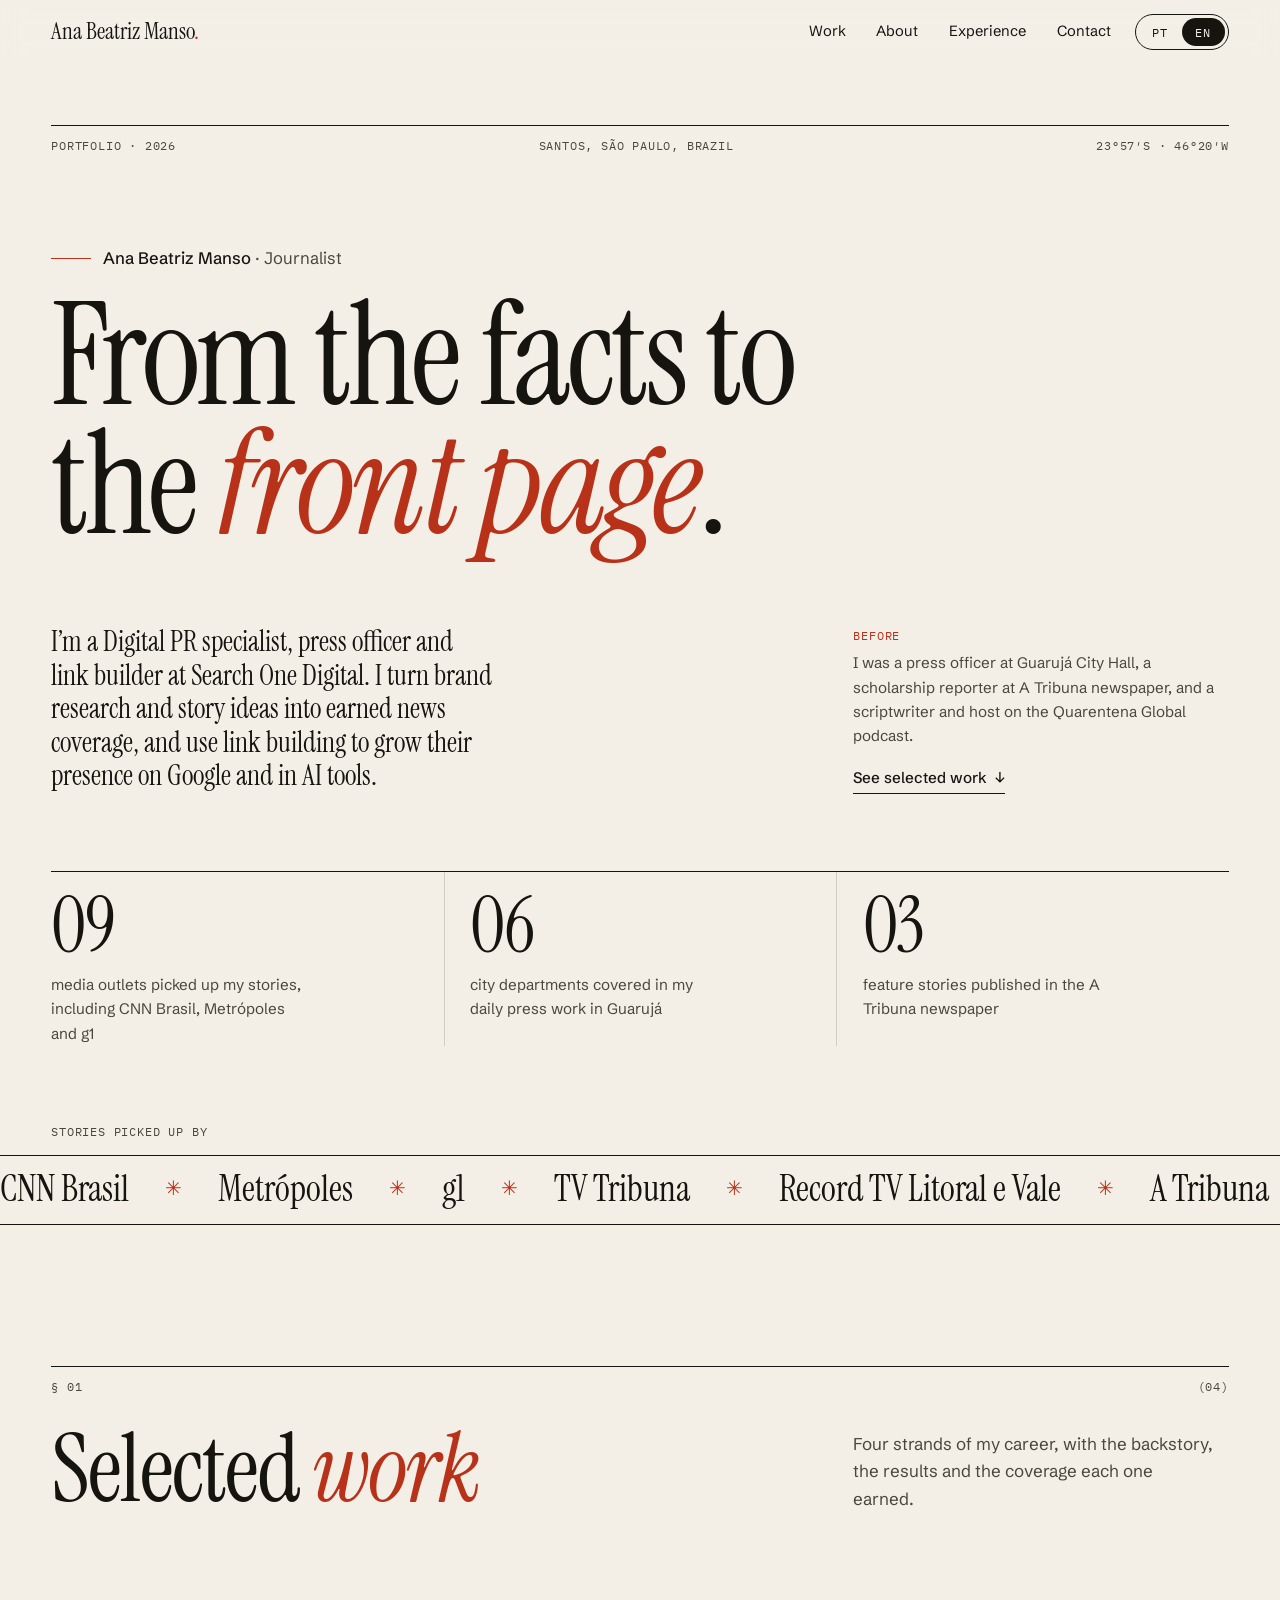
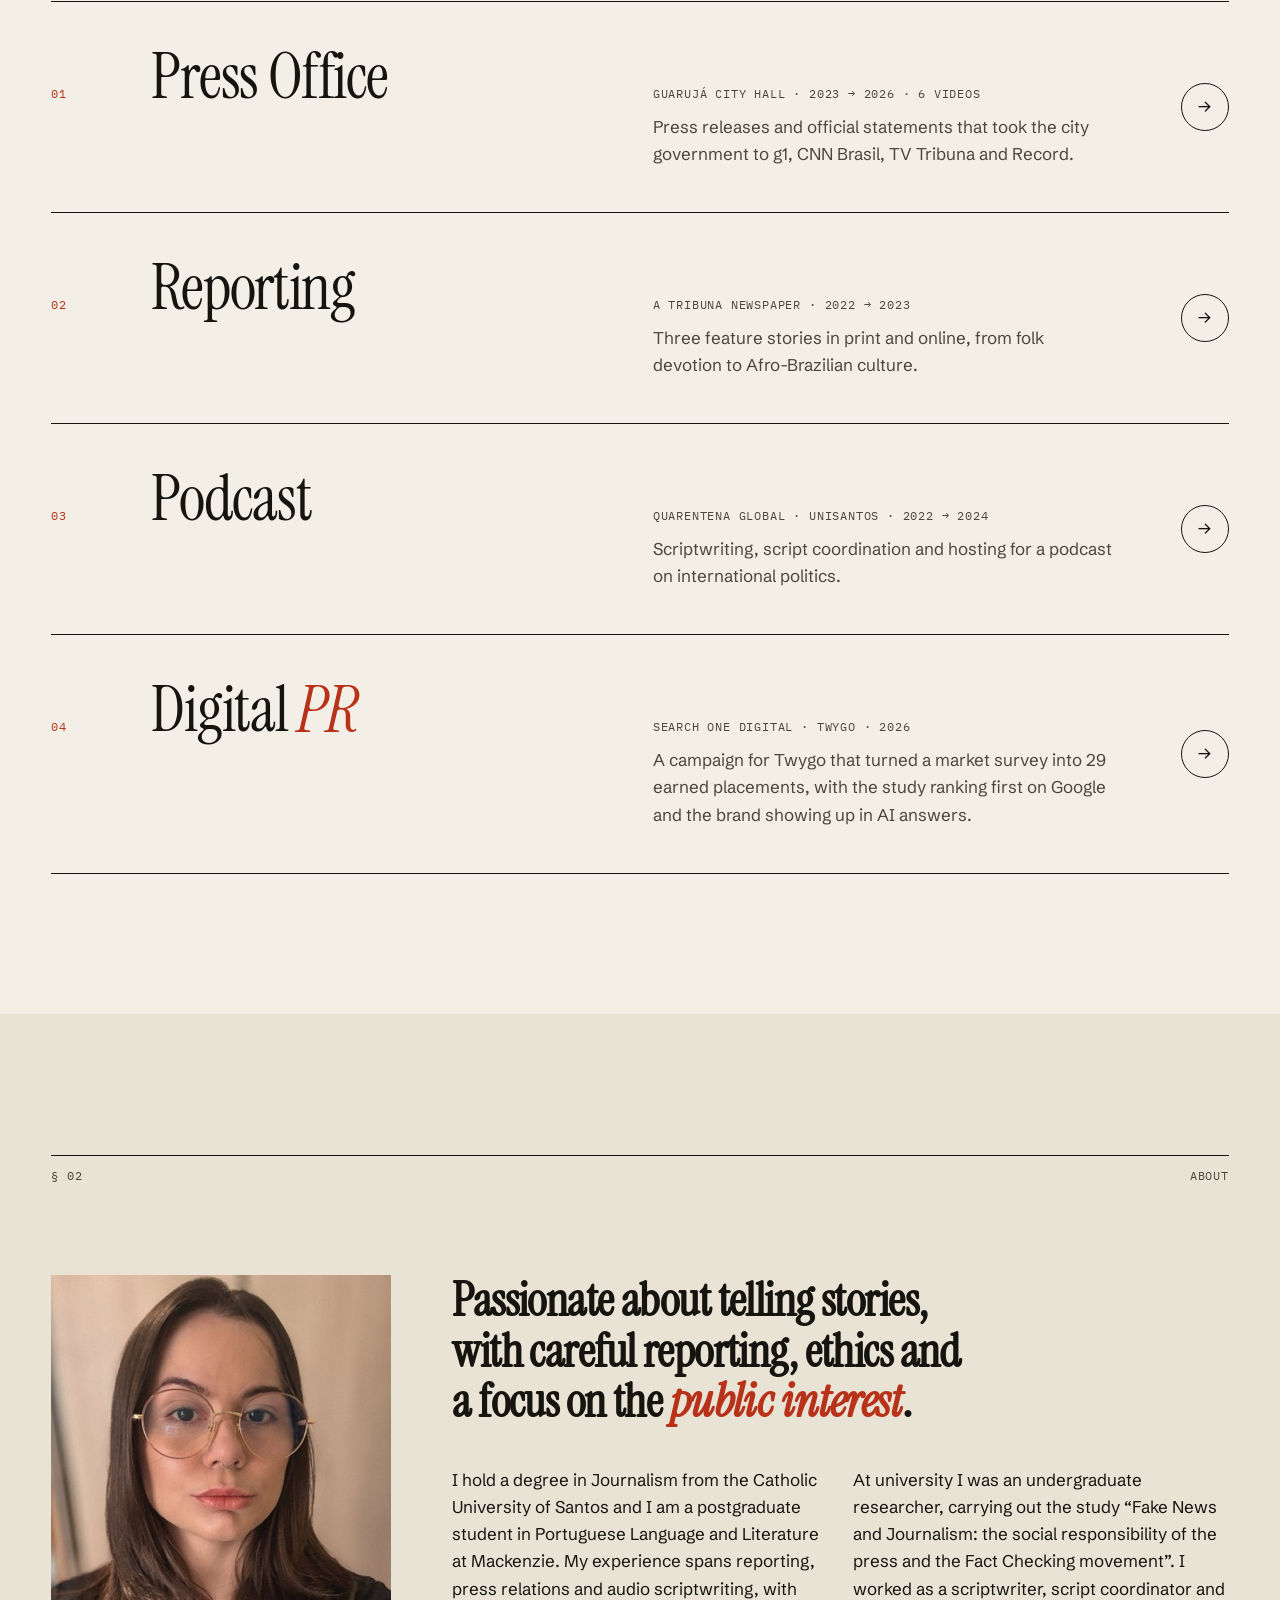
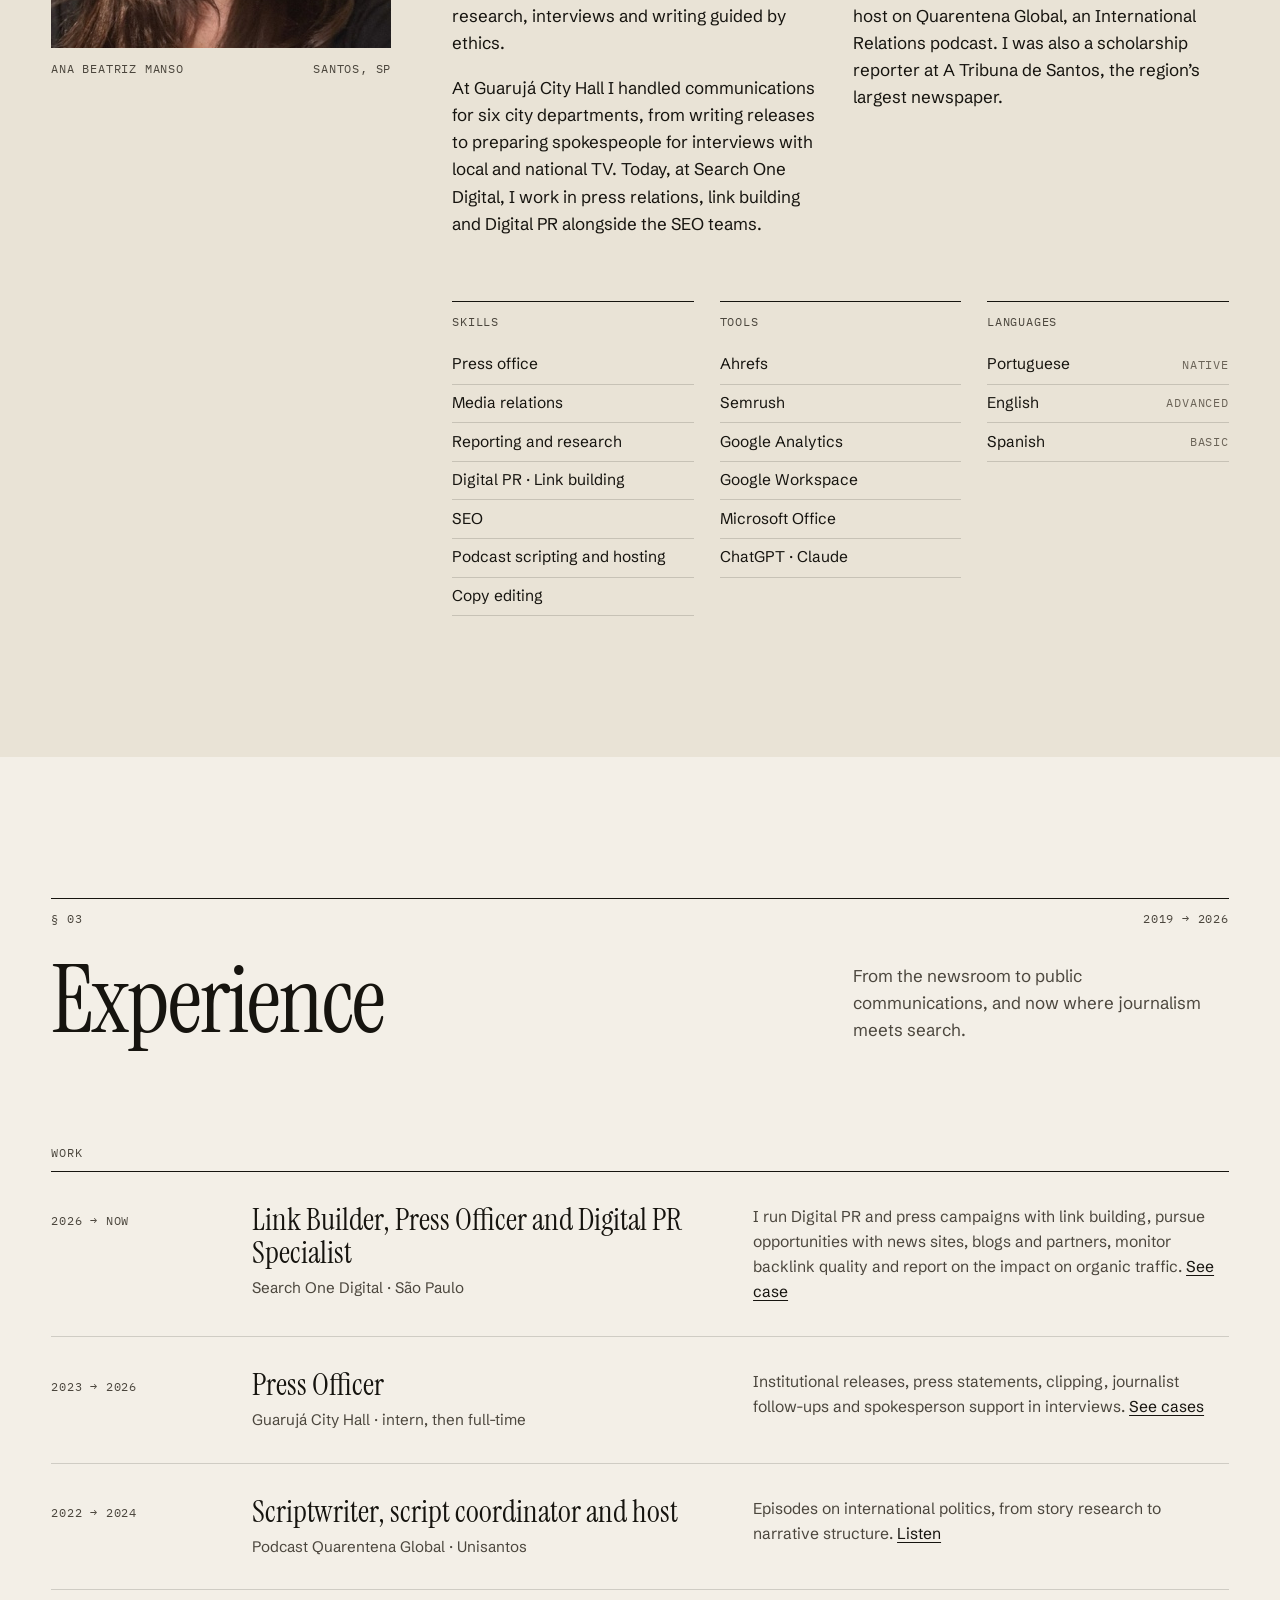
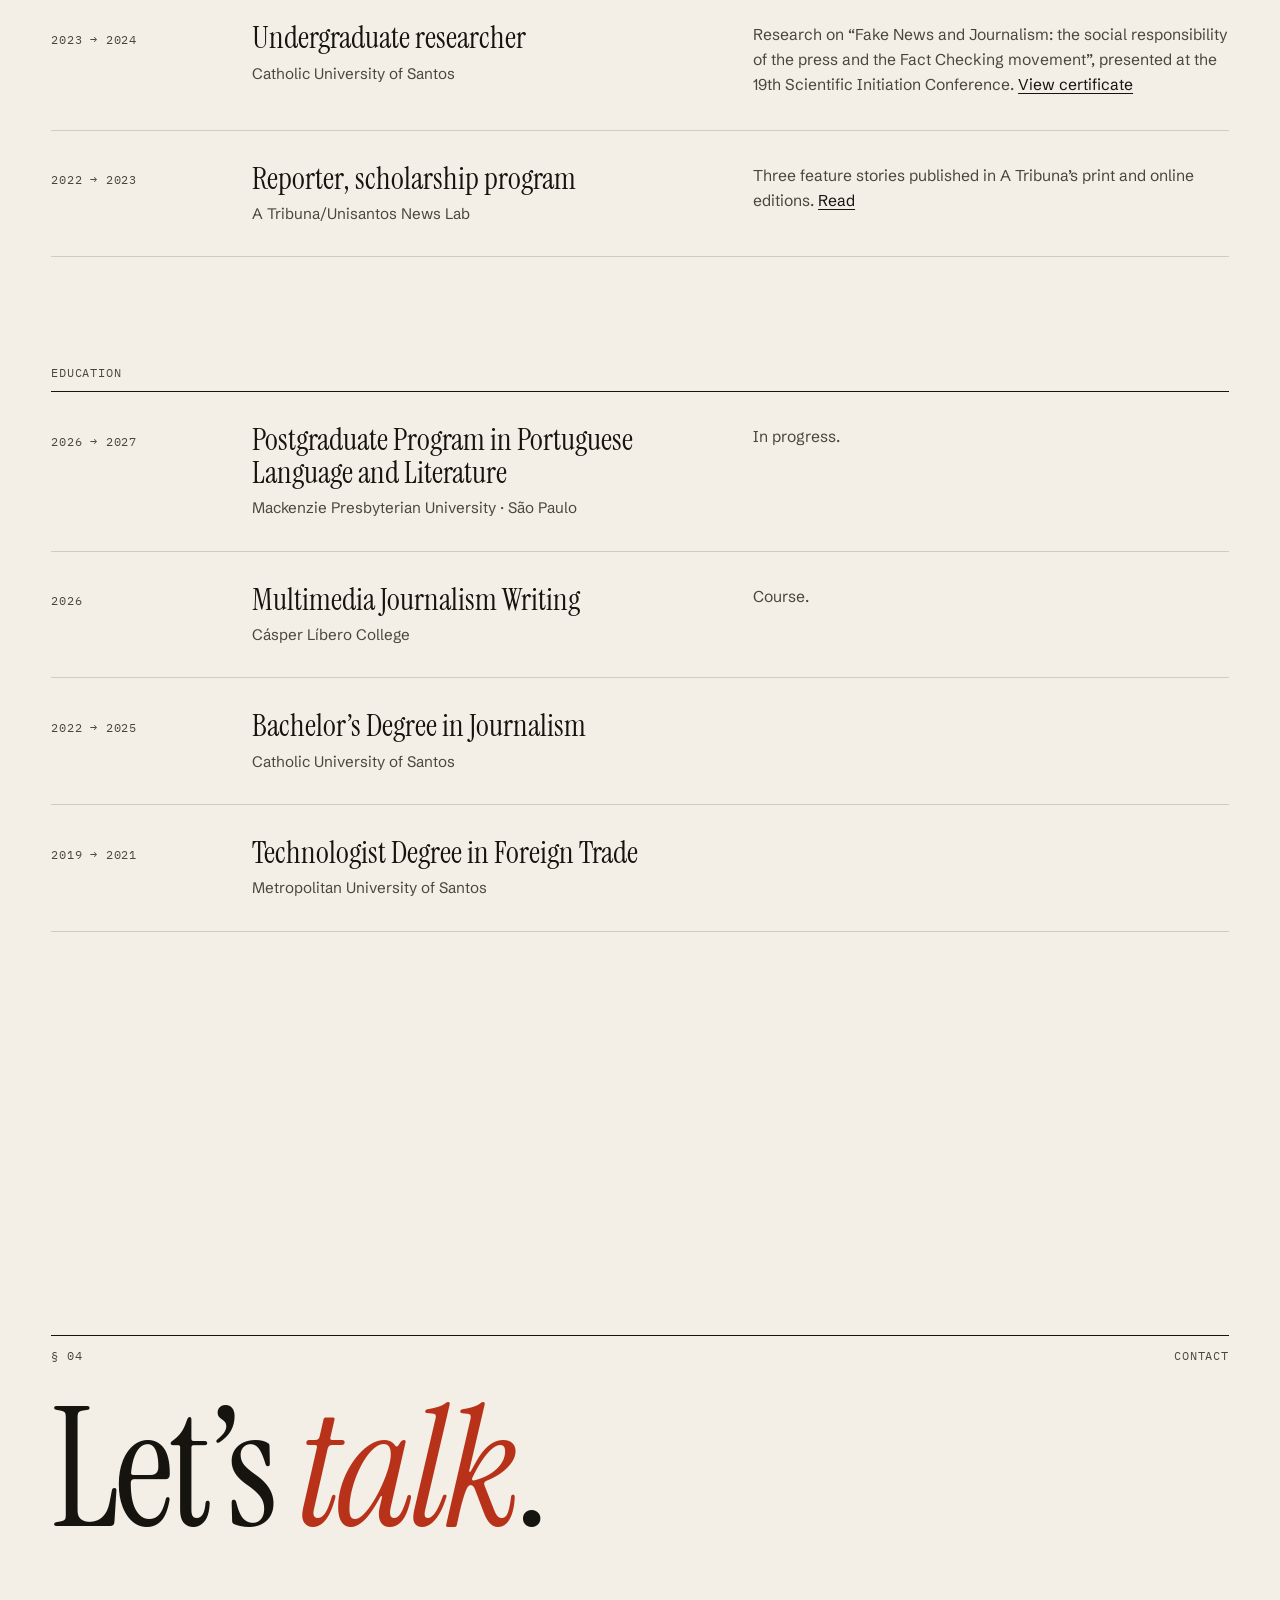
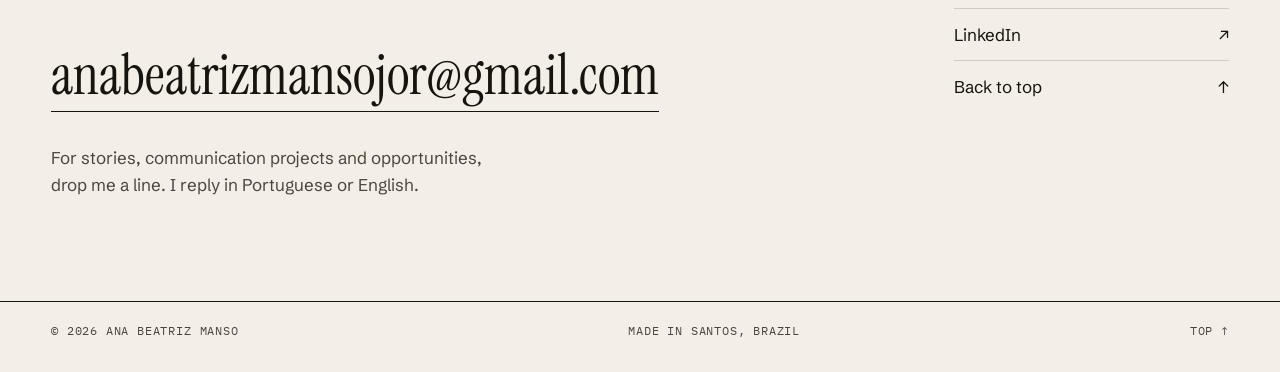
==== commit f74d49e3: "Edições da página inicial e nova página de Digital PR - Abertura sem foto, com texto sobre o momento" ====
--- a/index.html
+++ b/index.html
@@ -39,7 +39,10 @@
     "url": "https://www.manso-portfolio.com/",
     "email": "mailto:anabeatrizmansojor@gmail.com",
     "address": { "@type": "PostalAddress", "addressLocality": "Santos", "addressRegion": "SP", "addressCountry": "BR" },
-    "alumniOf": { "@type": "CollegeOrUniversity", "name": "Universidade Católica de Santos" },
+    "alumniOf": [
+      { "@type": "CollegeOrUniversity", "name": "Universidade Católica de Santos" },
+      { "@type": "CollegeOrUniversity", "name": "Universidade Metropolitana de Santos" }
+    ],
     "worksFor": { "@type": "Organization", "name": "Search One Digital" },
     "knowsLanguage": ["pt-BR", "en", "es"],
     "sameAs": ["https://www.linkedin.com/in/ana-beatriz-manso-5119b9244/"]
@@ -89,19 +92,19 @@
         <h1 class="hero-name"><span>Ana Beatriz Manso<span class="visually-hidden">,</span> <span class="role"><span lang="pt-BR">· Jornalista</span><span lang="en">· Journalist</span></span></span></h1>
 
         <p class="hero-title reveal">
-          <span lang="pt-BR">Da apuração<span class="pill" aria-hidden="true"><img src="assets/img/ana-beatriz-manso.jpg" alt="" width="373" height="373"></span> à <em>manchete</em>.</span>
-          <span lang="en">From the facts<span class="pill" aria-hidden="true"><img src="assets/img/ana-beatriz-manso.jpg" alt="" width="373" height="373"></span> to the <em>front page</em>.</span>
+          <span lang="pt-BR">Da apuração à <em>manchete</em>.</span>
+          <span lang="en">From the facts to the <em>front page</em>.</span>
         </p>
 
         <div class="hero-foot">
           <p class="hero-lede reveal">
-            <span lang="pt-BR">Escrevo releases que repercutiram da imprensa regional à nacional, reportagens publicadas em jornal impresso e roteiros de podcast sobre política internacional.</span>
-            <span lang="en">I write press releases that have been picked up from regional to national media, feature stories published in print, and podcast scripts on international politics.</span>
+            <span lang="pt-BR">Sou Digital PR, assessora de imprensa e link builder na Search One Digital. Transformo pesquisas e pautas de marcas em notícia espontânea na imprensa e uso o link building para ampliar a presença delas no Google e nas ferramentas de IA.</span>
+            <span lang="en">I’m a Digital PR specialist, press officer and link builder at Search One Digital. I turn brand research and story ideas into earned news coverage, and use link building to grow their presence on Google and in AI tools.</span>
           </p>
           <p class="hero-now reveal">
-            <span class="mono"><span lang="pt-BR">Agora</span><span lang="en">Now</span></span>
-            <span lang="pt-BR">Link Builder, Assessora de Imprensa e Digital PR na Search One Digital, em São Paulo.</span>
-            <span lang="en">Link Builder, Press Officer and Digital PR Specialist at Search One Digital, São Paulo.</span>
+            <span class="mono"><span lang="pt-BR">Antes</span><span lang="en">Before</span></span>
+            <span lang="pt-BR">Fui assessora de imprensa da Prefeitura de Guarujá, repórter bolsista no jornal A Tribuna e roteirista e apresentadora do podcast Quarentena Global.</span>
+            <span lang="en">I was a press officer at Guarujá City Hall, a scholarship reporter at A Tribuna newspaper, and a scriptwriter and host on the Quarentena Global podcast.</span>
             <br>
             <a href="#trabalhos"><span lang="pt-BR">Ver trabalhos selecionados</span><span lang="en">See selected work</span> <span class="arrow" aria-hidden="true">↓</span></a>
           </p>
@@ -161,93 +164,70 @@
     <section class="section" id="trabalhos" aria-labelledby="trabalhos-title">
       <div class="wrap">
         <header class="section-head">
-          <p class="eyebrow mono"><span>§ 01</span><span>(03)</span></p>
+          <p class="eyebrow mono"><span>§ 01</span><span>(04)</span></p>
           <h2 class="section-title reveal" id="trabalhos-title">
             <span lang="pt-BR">Trabalhos <em>selecionados</em></span>
             <span lang="en">Selected <em>work</em></span>
           </h2>
           <p class="section-note reveal">
-            <span lang="pt-BR">Três frentes da minha carreira, com os bastidores, os vídeos e a repercussão de cada uma.</span>
-            <span lang="en">Three strands of my career, with the backstory, the TV clips and the coverage each one earned.</span>
+            <span lang="pt-BR">Quatro frentes da minha carreira, com os bastidores, os resultados e a repercussão de cada uma.</span>
+            <span lang="en">Four strands of my career, with the backstory, the results and the coverage each one earned.</span>
           </p>
         </header>
 
-        <div class="work-grid">
-          <article class="work-card work-card--a reveal">
-            <figure class="work-media">
-              <img src="assets/video/macrodrenagem-jornal-da-tribuna-2-edicao.jpg"
-                data-alt-pt="Apresentadora do Jornal da Tribuna 2ª edição anuncia a retomada das obras contra enchentes em Guarujá"
-                data-alt-en="Jornal da Tribuna anchor reports on the restart of flood-control works in Guarujá"
-                alt="Apresentadora do Jornal da Tribuna 2ª edição anuncia a retomada das obras contra enchentes em Guarujá"
-                width="1872" height="1080" loading="lazy">
-            </figure>
-            <div class="work-info">
-              <span class="work-num mono">01</span>
-              <div>
-                <h3 class="work-title"><a href="assessoria-de-imprensa.html"><span lang="pt-BR">Assessoria de Imprensa</span><span lang="en">Press Office</span></a></h3>
-                <p class="work-meta mono"><span lang="pt-BR">Prefeitura de Guarujá</span><span lang="en">Guarujá City Hall</span> · 2023 → 2026 · <span lang="pt-BR">6 vídeos</span><span lang="en">6 videos</span></p>
-                <p class="work-desc">
-                  <span lang="pt-BR">Releases e respostas institucionais que levaram a gestão municipal ao g1, à CNN Brasil, à TV Tribuna e à Record.</span>
-                  <span lang="en">Press releases and official statements that took the city government to g1, CNN Brasil, TV Tribuna and Record.</span>
-                </p>
-                <span class="work-cta"><span lang="pt-BR">Ver projeto</span><span lang="en">View project</span> <span class="arrow" aria-hidden="true">→</span></span>
-              </div>
-            </div>
-          </article>
-
-          <article class="work-card work-card--b reveal">
-            <figure class="work-media">
-              <img src="assets/img/recortes/reportagem-criancas-milagreiras-thumb.jpg"
-                data-alt-pt="Página impressa do jornal A Tribuna com a reportagem Crianças milagreiras têm menos visitas"
-                data-alt-en="Printed page of A Tribuna with the feature story Crianças milagreiras têm menos visitas"
-                alt="Página impressa do jornal A Tribuna com a reportagem Crianças milagreiras têm menos visitas"
-                loading="lazy">
-            </figure>
-            <div class="work-info">
-              <span class="work-num mono">02</span>
-              <div>
-                <h3 class="work-title"><a href="reportagem.html"><span lang="pt-BR">Reportagem</span><span lang="en">Reporting</span></a></h3>
-                <p class="work-meta mono"><span lang="pt-BR">Jornal A Tribuna</span><span lang="en">A Tribuna newspaper</span> · 2022 → 2023</p>
-                <p class="work-desc">
-                  <span lang="pt-BR">Três reportagens especiais nas edições impressa e digital, da devoção popular à cultura afro-brasileira.</span>
-                  <span lang="en">Three feature stories in print and online, from folk devotion to Afro-Brazilian culture.</span>
-                </p>
-                <span class="work-cta"><span lang="pt-BR">Ver projeto</span><span lang="en">View project</span> <span class="arrow" aria-hidden="true">→</span></span>
-              </div>
-            </div>
-          </article>
-
-          <article class="work-card work-card--c reveal">
-            <figure class="work-media">
-              <img src="assets/img/quarentena-global-capa.jpg"
-                data-alt-pt="Capa do podcast Quarentena Global, com uma máscara de gás amarela sobre um mapa-múndi"
-                data-alt-en="Cover art of the Quarentena Global podcast, a yellow gas mask over a world map"
-                alt="Capa do podcast Quarentena Global, com uma máscara de gás amarela sobre um mapa-múndi"
-                loading="lazy">
-            </figure>
-            <div class="work-info">
-              <span class="work-num mono">03</span>
-              <div>
-                <h3 class="work-title"><a href="podcast.html">Podcast</a></h3>
-                <p class="work-meta mono">Quarentena Global · Unisantos · 2022 → 2024</p>
-                <p class="work-desc">
-                  <span lang="pt-BR">Roteiro, coordenação de roteiros e apresentação de um podcast sobre política internacional.</span>
-                  <span lang="en">Scriptwriting, script coordination and hosting for a podcast on international politics.</span>
-                </p>
-                <span class="work-cta"><span lang="pt-BR">Ouvir episódios</span><span lang="en">Listen to episodes</span> <span class="arrow" aria-hidden="true">→</span></span>
-              </div>
-            </div>
-          </article>
-
-          <aside class="work-aside reveal">
-            <p class="mono"><span lang="pt-BR">Também</span><span lang="en">Also</span></p>
-            <p class="aside-text">
-              <span lang="pt-BR">Hoje uno jornalismo, SEO e Digital PR para construir autoridade de marca na Search One Digital.</span>
-              <span lang="en">Today I bring journalism, SEO and Digital PR together to build brand authority at Search One Digital.</span>
-            </p>
-            <a href="#trajetoria"><span lang="pt-BR">Ver trajetória completa</span><span lang="en">See full experience</span></a>
-          </aside>
-        </div>
+        <ol class="work-index">
+          <li class="work-row reveal">
+            <span class="work-num mono">01</span>
+            <h3 class="work-title"><a href="assessoria-de-imprensa.html"><span lang="pt-BR">Assessoria de Imprensa</span><span lang="en">Press Office</span></a></h3>
+            <div class="work-body">
+              <p class="work-meta mono"><span lang="pt-BR">Prefeitura de Guarujá</span><span lang="en">Guarujá City Hall</span> · 2023 → 2026 · <span lang="pt-BR">6 vídeos</span><span lang="en">6 videos</span></p>
+              <p class="work-desc">
+                <span lang="pt-BR">Releases e respostas institucionais que levaram a gestão municipal ao g1, à CNN Brasil, à TV Tribuna e à Record.</span>
+                <span lang="en">Press releases and official statements that took the city government to g1, CNN Brasil, TV Tribuna and Record.</span>
+              </p>
+            </div>
+            <span class="work-arrow" aria-hidden="true">→</span>
+          </li>
+
+          <li class="work-row reveal">
+            <span class="work-num mono">02</span>
+            <h3 class="work-title"><a href="reportagem.html"><span lang="pt-BR">Reportagem</span><span lang="en">Reporting</span></a></h3>
+            <div class="work-body">
+              <p class="work-meta mono"><span lang="pt-BR">Jornal A Tribuna</span><span lang="en">A Tribuna newspaper</span> · 2022 → 2023</p>
+              <p class="work-desc">
+                <span lang="pt-BR">Três reportagens especiais nas edições impressa e digital, da devoção popular à cultura afro-brasileira.</span>
+                <span lang="en">Three feature stories in print and online, from folk devotion to Afro-Brazilian culture.</span>
+              </p>
+            </div>
+            <span class="work-arrow" aria-hidden="true">→</span>
+          </li>
+
+          <li class="work-row reveal">
+            <span class="work-num mono">03</span>
+            <h3 class="work-title"><a href="podcast.html">Podcast</a></h3>
+            <div class="work-body">
+              <p class="work-meta mono">Quarentena Global · Unisantos · 2022 → 2024</p>
+              <p class="work-desc">
+                <span lang="pt-BR">Roteiro, coordenação de roteiros e apresentação de um podcast sobre política internacional.</span>
+                <span lang="en">Scriptwriting, script coordination and hosting for a podcast on international politics.</span>
+              </p>
+            </div>
+            <span class="work-arrow" aria-hidden="true">→</span>
+          </li>
+
+          <li class="work-row reveal">
+            <span class="work-num mono">04</span>
+            <h3 class="work-title"><a href="digital-pr.html">Digital <em>PR</em></a></h3>
+            <div class="work-body">
+              <p class="work-meta mono">Search One Digital · Twygo · 2026</p>
+              <p class="work-desc">
+                <span lang="pt-BR">Campanha para a Twygo que transformou uma pesquisa de mercado em 29 publicações espontâneas, com o estudo em primeiro lugar no Google e a marca presente nas respostas de IA.</span>
+                <span lang="en">A campaign for Twygo that turned a market survey into 29 earned placements, with the study ranking first on Google and the brand showing up in AI answers.</span>
+              </p>
+            </div>
+            <span class="work-arrow" aria-hidden="true">→</span>
+          </li>
+        </ol>
       </div>
     </section>
 
@@ -275,10 +255,10 @@
             <div class="about-text reveal">
               <p lang="pt-BR">Sou jornalista formada pela Universidade Católica de Santos e pós-graduanda em Língua Portuguesa e Literatura pelo Mackenzie. Tenho experiência em reportagem, assessoria de imprensa e roteiro para mídia sonora, com apuração, entrevistas e redação orientadas pela ética.</p>
               <p lang="en">I hold a degree in Journalism from the Catholic University of Santos and I am a postgraduate student in Portuguese Language and Literature at Mackenzie. My experience spans reporting, press relations and audio scriptwriting, with research, interviews and writing guided by ethics.</p>
-              <p lang="pt-BR">Na Prefeitura de Guarujá, cuidei da comunicação de seis secretarias, do release ao acompanhamento de porta-vozes em entrevistas para emissoras locais e nacionais. Hoje, na Search One Digital, trabalho com link building e Digital PR ao lado das equipes de SEO.</p>
-              <p lang="en">At Guarujá City Hall I handled communications for six city departments, from writing releases to preparing spokespeople for interviews with local and national TV. Today, at Search One Digital, I run link-building and Digital PR campaigns alongside the SEO team.</p>
-              <p lang="pt-BR">Na universidade, pesquisei fake news e o movimento fact-checking e atuei no podcast Quarentena Global como roteirista e apresentadora.</p>
-              <p lang="en">At university I researched fake news and the fact-checking movement, and worked on the Quarentena Global podcast as a scriptwriter and host.</p>
+              <p lang="pt-BR">Na Prefeitura de Guarujá, cuidei da comunicação de seis secretarias, do release ao acompanhamento de porta-vozes em entrevistas para emissoras locais e nacionais. Hoje, na Search One Digital, trabalho com assessoria de imprensa, link building e digital PR ao lado das equipes de SEO.</p>
+              <p lang="en">At Guarujá City Hall I handled communications for six city departments, from writing releases to preparing spokespeople for interviews with local and national TV. Today, at Search One Digital, I work in press relations, link building and Digital PR alongside the SEO teams.</p>
+              <p lang="pt-BR">Na universidade, fui aluna-pesquisadora, realizando a pesquisa científica “Fake News e Jornalismo: a responsabilidade social da imprensa e o movimento Fact Checking”. Atuei como roteirista, coordenadora de roteiros e apresentadora no podcast de Relações Internacionais, Quarentena Global. Além disso, fui repórter bolsista no maior jornal da região, o A Tribuna de Santos.</p>
+              <p lang="en">At university I was an undergraduate researcher, carrying out the study “Fake News and Journalism: the social responsibility of the press and the Fact Checking movement”. I worked as a scriptwriter, script coordinator and host on Quarentena Global, an International Relations podcast. I was also a scholarship reporter at A Tribuna de Santos, the region’s largest newspaper.</p>
             </div>
 
             <div class="about-lists reveal">
@@ -323,7 +303,7 @@
     <section class="section" id="trajetoria" aria-labelledby="trajetoria-title">
       <div class="wrap">
         <header class="section-head">
-          <p class="eyebrow mono"><span>§ 03</span><span>2022 → 2026</span></p>
+          <p class="eyebrow mono"><span>§ 03</span><span>2019 → 2026</span></p>
           <h2 class="section-title reveal" id="trajetoria-title">
             <span lang="pt-BR">Trajetória</span>
             <span lang="en">Experience</span>
@@ -344,8 +324,8 @@
               <span class="tl-org">Search One Digital · São Paulo</span>
             </h4>
             <p class="tl-desc">
-              <span lang="pt-BR">Planejo e executo estratégias de link building e Digital PR, busco oportunidades em portais, blogs e parceiros, monitoro a qualidade do perfil de backlinks e reporto o impacto no tráfego orgânico.</span>
-              <span lang="en">I plan and run link-building and Digital PR strategies, pursue opportunities with news sites, blogs and partners, monitor backlink quality and report on the impact on organic traffic.</span>
+              <span lang="pt-BR">Conduzo campanhas de Digital PR e assessoria de imprensa com link building, busco oportunidades em portais, blogs e parceiros, monitoro a qualidade do perfil de backlinks e reporto o impacto no tráfego orgânico. <a href="digital-pr.html">Ver caso</a></span>
+              <span lang="en">I run Digital PR and press campaigns with link building, pursue opportunities with news sites, blogs and partners, monitor backlink quality and report on the impact on organic traffic. <a href="digital-pr.html">See case</a></span>
             </p>
           </li>
           <li class="tl-item reveal">
@@ -380,8 +360,8 @@
               <span class="tl-org"><span lang="pt-BR">Universidade Católica de Santos</span><span lang="en">Catholic University of Santos</span></span>
             </h4>
             <p class="tl-desc">
-              <span lang="pt-BR">Pesquisa “Fake News e Jornalismo, a responsabilidade social e o movimento fact-checking”, apresentada na XIX Jornada de Iniciação Científica.</span>
-              <span lang="en">Research on fake news, journalism’s social responsibility and the fact-checking movement, presented at the 19th Scientific Initiation Conference.</span>
+              <span lang="pt-BR">Pesquisa “Fake News e Jornalismo: a responsabilidade social da imprensa e o movimento Fact Checking”, apresentada na XIX Jornada de Iniciação Científica. <a href="https://drive.google.com/file/d/1CjnT9OLcvXH7vgWNGGtwIlUjl39rzTDM/view?usp=sharing" target="_blank" rel="noopener">Ver certificado</a></span>
+              <span lang="en">Research on “Fake News and Journalism: the social responsibility of the press and the Fact Checking movement”, presented at the 19th Scientific Initiation Conference. <a href="https://drive.google.com/file/d/1CjnT9OLcvXH7vgWNGGtwIlUjl39rzTDM/view?usp=sharing" target="_blank" rel="noopener">View certificate</a></span>
             </p>
           </li>
           <li class="tl-item reveal">
@@ -410,6 +390,15 @@
             <p class="tl-desc"><span lang="pt-BR">Em andamento.</span><span lang="en">In progress.</span></p>
           </li>
           <li class="tl-item reveal">
+            <span class="tl-years mono">2026</span>
+            <h4 class="tl-role">
+              <span lang="pt-BR">Produção de texto jornalístico para multimeios</span>
+              <span lang="en">Multimedia Journalism Writing</span>
+              <span class="tl-org"><span lang="pt-BR">Faculdade Cásper Líbero</span><span lang="en">Cásper Líbero College</span></span>
+            </h4>
+            <p class="tl-desc"><span lang="pt-BR">Curso.</span><span lang="en">Course.</span></p>
+          </li>
+          <li class="tl-item reveal">
             <span class="tl-years mono">2022 → 2025</span>
             <h4 class="tl-role">
               <span lang="pt-BR">Bacharelado em Jornalismo</span>
@@ -419,21 +408,13 @@
             <p class="tl-desc"></p>
           </li>
           <li class="tl-item reveal">
-            <span class="tl-years mono">2026</span>
-            <h4 class="tl-role">
-              Search Engine Optimization (SEO)
-              <span class="tl-org">University of California, Davis</span>
-            </h4>
-            <p class="tl-desc"><span lang="pt-BR">Curso.</span><span lang="en">Course.</span></p>
-          </li>
-          <li class="tl-item reveal">
-            <span class="tl-years mono">2026</span>
-            <h4 class="tl-role">
-              <span lang="pt-BR">Produção de texto jornalístico para multimeios</span>
-              <span lang="en">Multimedia Journalism Writing</span>
-              <span class="tl-org"><span lang="pt-BR">Faculdade Cásper Líbero</span><span lang="en">Cásper Líbero College</span></span>
-            </h4>
-            <p class="tl-desc"><span lang="pt-BR">Curso.</span><span lang="en">Course.</span></p>
+            <span class="tl-years mono">2019 → 2021</span>
+            <h4 class="tl-role">
+              <span lang="pt-BR">Tecnóloga em Comércio Exterior</span>
+              <span lang="en">Technologist Degree in Foreign Trade</span>
+              <span class="tl-org"><span lang="pt-BR">Universidade Metropolitana de Santos</span><span lang="en">Metropolitan University of Santos</span></span>
+            </h4>
+            <p class="tl-desc"></p>
           </li>
         </ol>
       </div>
--- a/assets/style.css
+++ b/assets/style.css
@@ -404,36 +404,6 @@
   color: var(--accent);
 }
 
-.pill {
-  display: inline-block;
-  width: 1.5em;
-  height: 0.8em;
-  margin-left: 0.1em;
-  border-radius: 999px;
-  overflow: hidden;
-  vertical-align: 0.02em;
-  background: var(--paper-2);
-}
-
-.pill img {
-  width: 100%;
-  height: 100%;
-  object-fit: cover;
-  object-position: 50% 38%;
-  filter: grayscale(1) contrast(1.05);
-  transition: filter 0.8s var(--ease);
-}
-
-.hero-title:hover .pill img {
-  filter: none;
-}
-
-@media (max-width: 560px) {
-  .pill {
-    display: none;
-  }
-}
-
 .hero-foot {
   display: grid;
   grid-template-columns: repeat(12, minmax(0, 1fr));
@@ -663,93 +633,48 @@
 }
 
 /* ---------- Trabalhos ---------- */
-.work-grid {
+.work-index {
+  list-style: none;
+  margin: 0;
+  padding: 0;
+  border-bottom: 1px solid var(--ink);
+}
+
+.work-row {
+  position: relative;
+  isolation: isolate;
   display: grid;
   grid-template-columns: repeat(12, minmax(0, 1fr));
-  gap: clamp(4rem, 8vw, 7rem) var(--col-gap);
-}
-
-.work-card {
-  position: relative;
-}
-
-.work-card--a {
-  grid-column: 1 / span 7;
-}
-
-.work-card--b {
-  grid-column: 9 / span 4;
-  margin-top: clamp(6rem, 16vw, 15rem);
-}
-
-.work-card--c {
+  gap: 0.75rem var(--col-gap);
+  align-items: baseline;
+  padding-block: clamp(1.75rem, 3.5vw, 3rem);
+  border-top: 1px solid var(--ink);
+}
+
+.work-row::before {
+  content: "";
+  position: absolute;
+  inset: 0 calc(var(--gutter) * -1);
+  z-index: -1;
+  background: var(--paper-2);
+  opacity: 0;
+  transition: opacity 0.4s var(--ease);
+}
+
+.work-num {
+  grid-column: 1;
+  color: var(--accent);
+}
+
+.work-title {
   grid-column: 2 / span 5;
-}
-
-.work-aside {
-  grid-column: 9 / span 4;
-  align-self: end;
-  border-top: 1px solid var(--ink);
-  padding-top: 1rem;
-}
-
-.work-media {
-  margin: 0;
-  overflow: hidden;
-  background: var(--paper-2);
-  aspect-ratio: 4 / 3;
-}
-
-.work-card--b .work-media {
-  aspect-ratio: 3 / 4;
-}
-
-.work-card--c .work-media {
-  aspect-ratio: 1 / 1;
-  background: #000;
-}
-
-.work-media img {
-  width: 100%;
-  height: 100%;
-  object-fit: cover;
-  transition: transform 1.2s var(--ease), filter 0.7s var(--ease);
-}
-
-.work-card--b .work-media img {
-  object-position: 50% 0;
-}
-
-@media (hover: hover) {
-  .work-media img {
-    filter: grayscale(1) contrast(1.04);
-  }
-
-  .work-card:hover .work-media img {
-    filter: none;
-    transform: scale(1.035);
-  }
-}
-
-.work-info {
-  display: grid;
-  grid-template-columns: 3rem minmax(0, 1fr);
-  column-gap: 0.75rem;
-  padding-top: 1.1rem;
-}
-
-.work-num {
-  padding-top: 0.55rem;
-  color: var(--accent);
-}
-
-.work-title {
+  margin: 0;
   font-family: var(--serif);
   font-weight: 400;
-  font-size: clamp(2rem, 3.3vw, 3rem);
-  line-height: 1;
-  letter-spacing: -0.01em;
-  margin: 0;
+  font-size: clamp(2.3rem, 5vw, 4.6rem);
+  line-height: 0.95;
+  letter-spacing: -0.02em;
+  transition: transform 0.6s var(--ease);
 }
 
 .work-title a {
@@ -763,28 +688,83 @@
   z-index: 1;
 }
 
-.work-card:hover .work-title a {
-  color: var(--ink);
+.work-title em {
+  color: var(--accent);
+}
+
+.work-body {
+  grid-column: 7 / span 5;
 }
 
 .work-meta {
-  margin: 0.6rem 0 0;
+  margin: 0 0 0.6rem;
   color: var(--ink-2);
 }
 
 .work-desc {
-  margin: 0.9rem 0 0;
+  margin: 0;
   max-width: 46ch;
   color: var(--ink-2);
 }
 
-.work-cta {
-  display: inline-flex;
-  align-items: center;
-  gap: 0.6rem;
-  margin-top: 1.1rem;
-  font-weight: 500;
-  font-size: 0.95rem;
+.work-arrow {
+  grid-column: 12;
+  justify-self: end;
+  align-self: center;
+  display: grid;
+  place-items: center;
+  width: 3rem;
+  height: 3rem;
+  border: 1px solid var(--ink);
+  border-radius: 50%;
+  font-size: 1.1rem;
+  transition: background-color 0.4s, color 0.4s, transform 0.6s var(--ease);
+}
+
+@media (hover: hover) {
+  .work-row:hover::before {
+    opacity: 1;
+  }
+
+  .work-row:hover .work-title {
+    transform: translateX(0.5rem);
+  }
+
+  .work-row:hover .work-arrow {
+    background: var(--ink);
+    color: var(--paper);
+    transform: rotate(-45deg);
+  }
+}
+
+.work-row:focus-within .work-arrow {
+  background: var(--ink);
+  color: var(--paper);
+}
+
+@media (max-width: 860px) {
+  .work-row {
+    grid-template-columns: 2.25rem minmax(0, 1fr) auto;
+  }
+
+  .work-num {
+    grid-column: 1;
+  }
+
+  .work-title {
+    grid-column: 2;
+  }
+
+  .work-arrow {
+    grid-column: 3;
+    grid-row: 1;
+    width: 2.5rem;
+    height: 2.5rem;
+  }
+
+  .work-body {
+    grid-column: 2 / -1;
+  }
 }
 
 .arrow {
@@ -792,57 +772,9 @@
   transition: transform 0.5s var(--ease);
 }
 
-.work-card:hover .arrow,
 .next-project a:hover .arrow,
 .hero-now a:hover .arrow {
   transform: translateX(6px);
-}
-
-.work-card:hover .work-cta {
-  color: var(--accent);
-}
-
-.work-aside p {
-  margin: 0;
-}
-
-.work-aside .mono {
-  color: var(--accent);
-  margin-bottom: 0.6rem;
-}
-
-.work-aside .aside-text {
-  font-family: var(--serif);
-  font-size: clamp(1.45rem, 2.1vw, 1.85rem);
-  line-height: 1.18;
-}
-
-.work-aside a {
-  display: inline-block;
-  margin-top: 1.1rem;
-  font-size: 0.95rem;
-}
-
-@media (max-width: 860px) {
-  .work-card--a,
-  .work-card--b,
-  .work-card--c,
-  .work-aside {
-    grid-column: 1 / -1;
-    margin-top: 0;
-  }
-
-  .work-card--b .work-media {
-    aspect-ratio: 4 / 3;
-  }
-
-  .work-card--c .work-media {
-    aspect-ratio: 4 / 3;
-  }
-
-  .work-card--c .work-media img {
-    object-fit: contain;
-  }
 }
 
 /* ---------- Sobre ---------- */
@@ -870,7 +802,6 @@
   aspect-ratio: 4 / 5;
   object-fit: cover;
   object-position: 50% 30%;
-  filter: grayscale(1) contrast(1.06);
 }
 
 .about-portrait figcaption {
@@ -1755,6 +1686,279 @@
   border: 0;
 }
 
+/* ---------- Digital PR ---------- */
+.facts--4 {
+  grid-template-columns: repeat(4, minmax(0, 1fr));
+  margin: 0 0 clamp(4rem, 8vw, 6rem);
+}
+
+@media (max-width: 1000px) and (min-width: 641px) {
+  .facts--4 {
+    grid-template-columns: repeat(2, minmax(0, 1fr));
+  }
+
+  .facts--4 .fact:nth-child(odd) {
+    border-left: 0;
+    padding-left: 0;
+  }
+
+  .facts--4 .fact:nth-child(n + 3) {
+    margin-top: 1.5rem;
+    border-top: 1px solid var(--rule);
+  }
+}
+
+.shot {
+  margin: 2rem 0 0;
+}
+
+.shot button {
+  display: block;
+  width: 100%;
+  padding: 0;
+  border: 1px solid var(--rule);
+  border-radius: 10px;
+  background: #111;
+  overflow: hidden;
+  cursor: zoom-in;
+}
+
+.shot img {
+  width: 100%;
+  height: auto;
+  transition: transform 1.2s var(--ease);
+}
+
+.shot button:hover img {
+  transform: scale(1.02);
+}
+
+.shot figcaption {
+  margin-top: 0.75rem;
+  font-size: 0.95rem;
+  color: var(--ink-2);
+  max-width: 66ch;
+}
+
+.tabs {
+  margin-top: 2.5rem;
+}
+
+.tablist {
+  display: flex;
+  flex-wrap: wrap;
+  gap: 0 1.75rem;
+  margin-bottom: 1.5rem;
+  border-bottom: 1px solid var(--rule);
+}
+
+html:not(.js) .tablist {
+  display: none;
+}
+
+.tablist [role="tab"] {
+  margin-bottom: -1px;
+  padding: 0.8rem 0;
+  border: 0;
+  border-bottom: 2px solid transparent;
+  background: none;
+  color: var(--ink-3);
+  font-family: var(--mono);
+  font-size: 0.78rem;
+  letter-spacing: 0.08em;
+  text-transform: uppercase;
+  cursor: pointer;
+  transition: color 0.3s, border-color 0.3s;
+}
+
+.tablist [role="tab"]:hover {
+  color: var(--ink);
+}
+
+.tablist [role="tab"][aria-selected="true"] {
+  color: var(--ink);
+  border-bottom-color: var(--accent);
+}
+
+.tabpanel[hidden] {
+  display: none;
+}
+
+.js .tabpanel:not([hidden]) {
+  animation: panel-in 0.5s var(--ease);
+}
+
+html:not(.js) .tabpanel + .tabpanel {
+  margin-top: 3rem;
+}
+
+@keyframes panel-in {
+  from {
+    opacity: 0;
+    transform: translateY(10px);
+  }
+}
+
+.prompt {
+  display: flex;
+  flex-wrap: wrap;
+  align-items: baseline;
+  gap: 0.25rem 0.9rem;
+  margin: 0;
+}
+
+.prompt .mono {
+  flex: none;
+  color: var(--accent);
+}
+
+.prompt-text {
+  font-family: var(--serif);
+  font-style: italic;
+  font-size: clamp(1.2rem, 1.8vw, 1.45rem);
+  line-height: 1.25;
+}
+
+.tabpanel .shot {
+  margin-top: 1rem;
+}
+
+.press-wall {
+  display: grid;
+  gap: clamp(1.5rem, 3vw, 2.25rem);
+  margin: 2.5rem 0 0;
+  padding: 0;
+  list-style: none;
+}
+
+.press-card figure {
+  margin: 0;
+  border: 1px solid var(--rule);
+  background: var(--paper);
+  transition: border-color 0.3s, transform 0.6s var(--ease);
+}
+
+.press-card figure:hover {
+  border-color: var(--ink-3);
+}
+
+.press-card figcaption {
+  display: flex;
+  justify-content: space-between;
+  align-items: center;
+  gap: 1rem;
+  padding: 0.75rem 1rem;
+  border-bottom: 1px solid var(--rule);
+}
+
+.press-card figcaption .mono {
+  color: var(--ink);
+}
+
+.press-card figcaption a {
+  font-size: 0.9rem;
+  font-weight: 500;
+  text-decoration: none;
+  white-space: nowrap;
+}
+
+.press-card button {
+  display: block;
+  width: 100%;
+  padding: 0;
+  border: 0;
+  background: #fff;
+  overflow: hidden;
+  cursor: zoom-in;
+}
+
+.press-card img {
+  width: 100%;
+  height: auto;
+  transition: transform 1.2s var(--ease);
+}
+
+.press-card button:hover img {
+  transform: scale(1.02);
+}
+
+.coverage-head {
+  display: flex;
+  justify-content: space-between;
+  align-items: baseline;
+  gap: 1rem;
+  margin: clamp(3rem, 6vw, 4.5rem) 0 0;
+  padding-top: 0.7rem;
+  border-top: 1px solid var(--ink);
+}
+
+.coverage-head h3 {
+  margin: 0;
+  font-weight: 400;
+  color: var(--ink-2);
+}
+
+.coverage-legend {
+  display: inline-flex;
+  align-items: center;
+  gap: 0.5rem;
+  margin: 0;
+  color: var(--ink-3);
+}
+
+.coverage-legend .dot {
+  width: 0.5rem;
+  height: 0.5rem;
+  border-radius: 50%;
+  background: var(--accent);
+}
+
+.coverage {
+  margin: 1rem 0 0;
+  padding: 0;
+  list-style: none;
+  columns: 3 13rem;
+  column-gap: var(--col-gap);
+  counter-reset: cov;
+}
+
+.coverage li {
+  break-inside: avoid;
+  border-top: 1px solid var(--rule);
+  counter-increment: cov;
+}
+
+.coverage a {
+  display: grid;
+  grid-template-columns: 2rem minmax(0, 1fr) auto;
+  align-items: baseline;
+  gap: 0.4rem;
+  padding: 0.65rem 0;
+  font-size: 0.97rem;
+  text-decoration: none;
+}
+
+.coverage a::before {
+  content: counter(cov, decimal-leading-zero);
+  font-family: var(--mono);
+  font-size: 0.72rem;
+  color: var(--ink-3);
+}
+
+.coverage a::after {
+  content: "↗";
+  font-size: 0.8em;
+  color: var(--ink-3);
+}
+
+.coverage .is-highlight a {
+  font-weight: 500;
+}
+
+.coverage .is-highlight a::before {
+  color: var(--accent);
+}
+
 /* ---------- Próximo projeto ---------- */
 .next-project {
   border-top: 1px solid var(--ink);
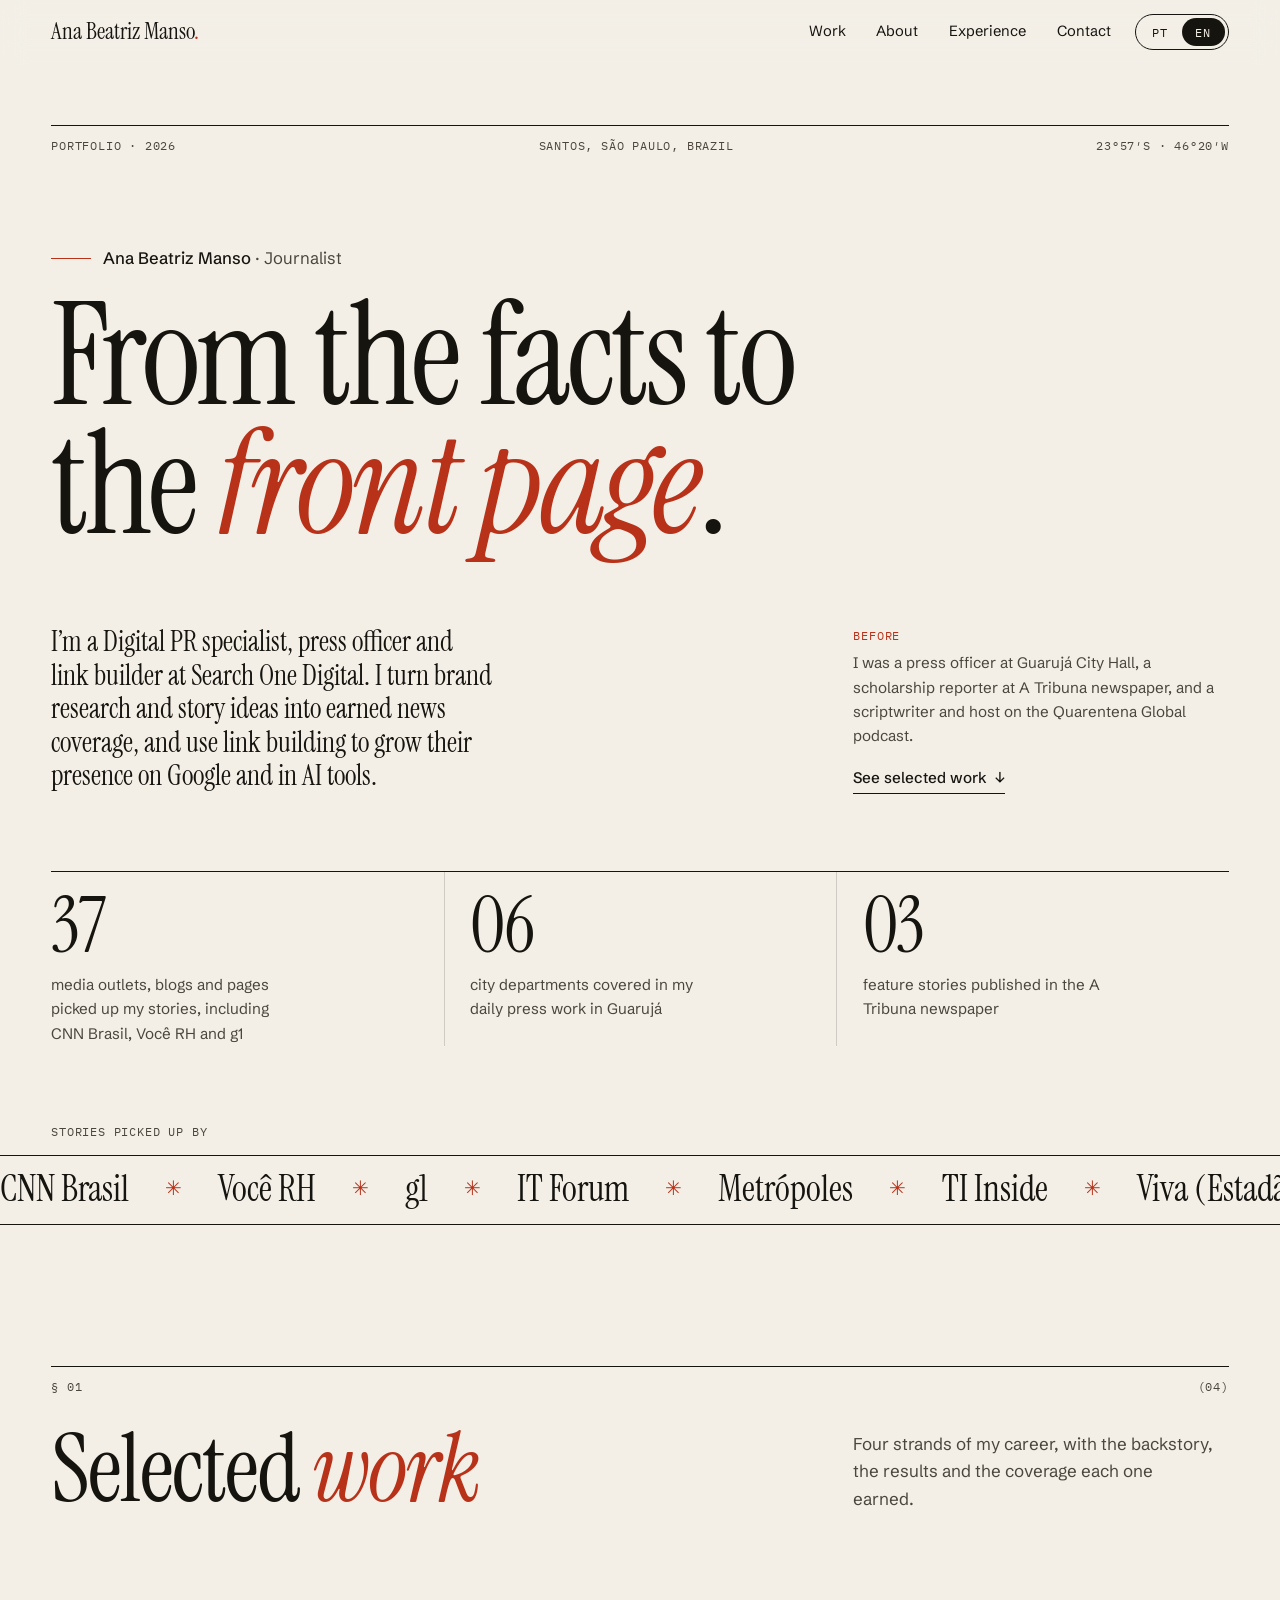
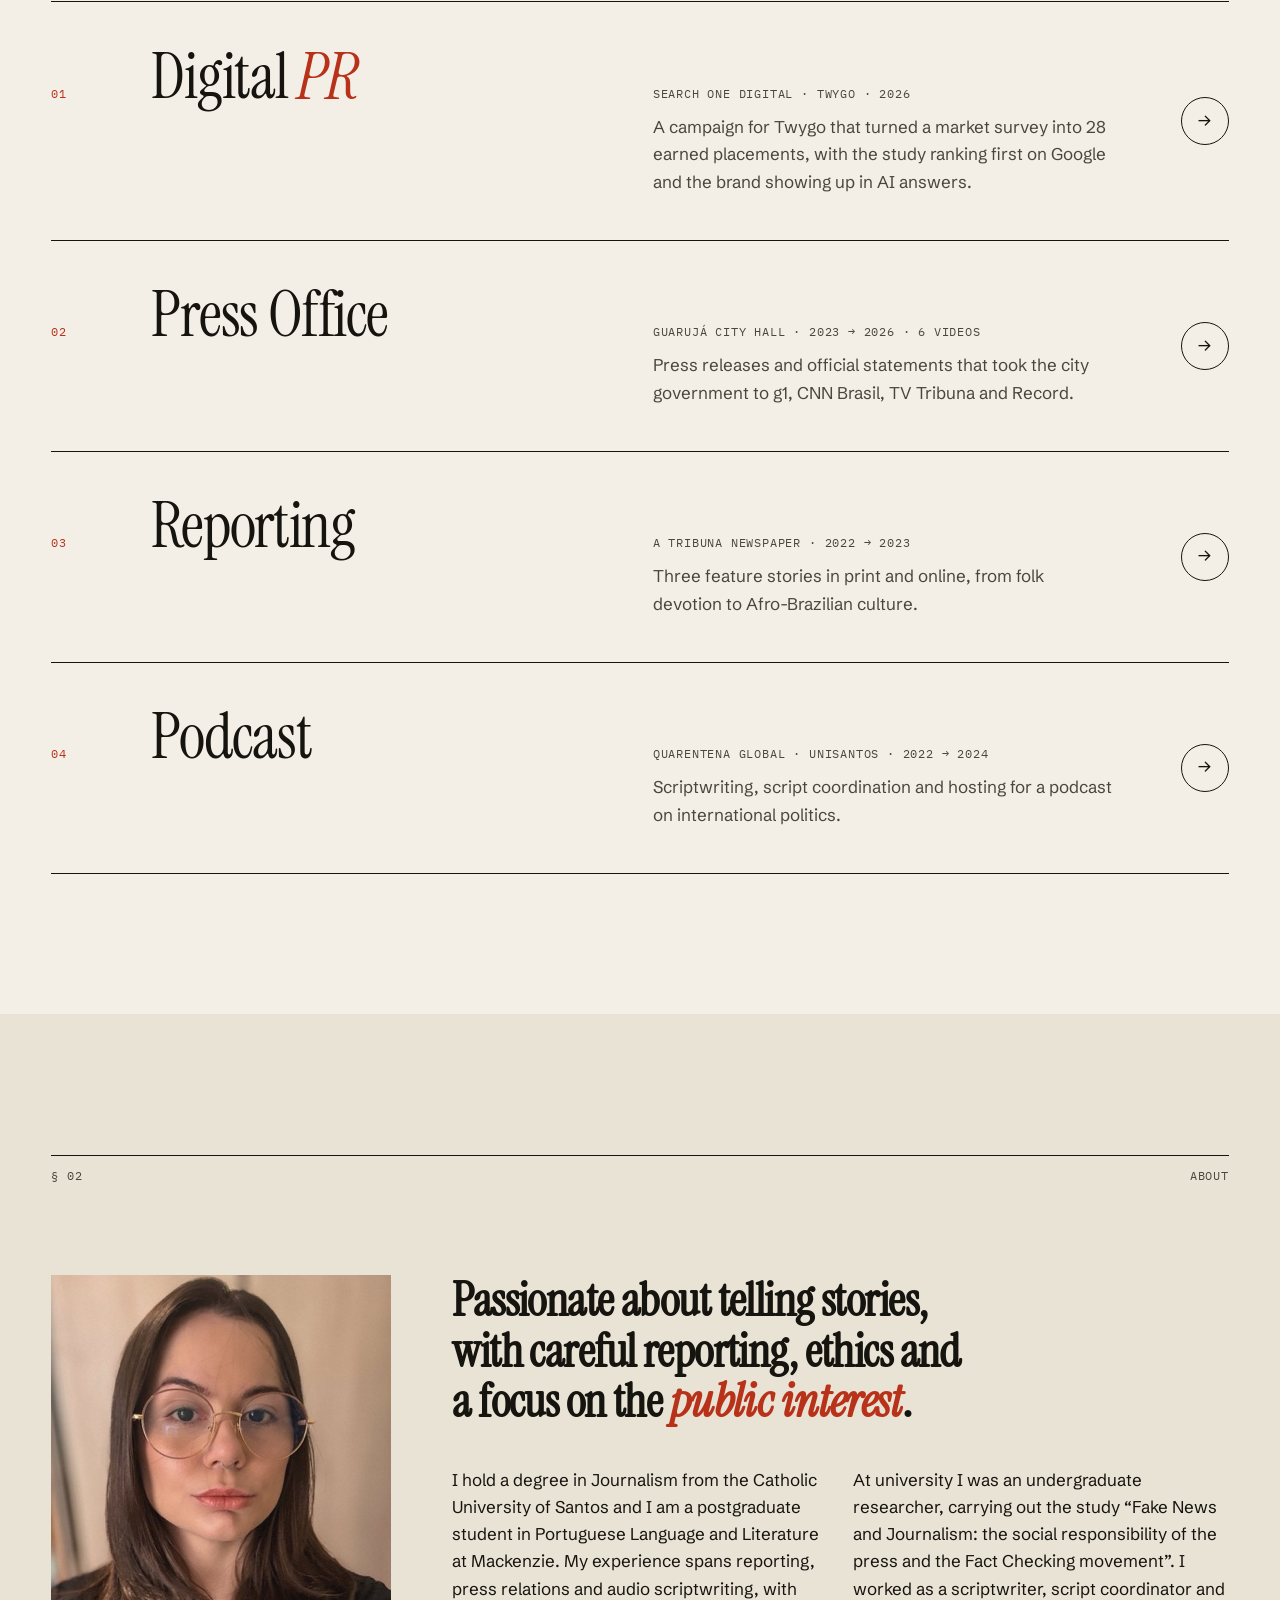
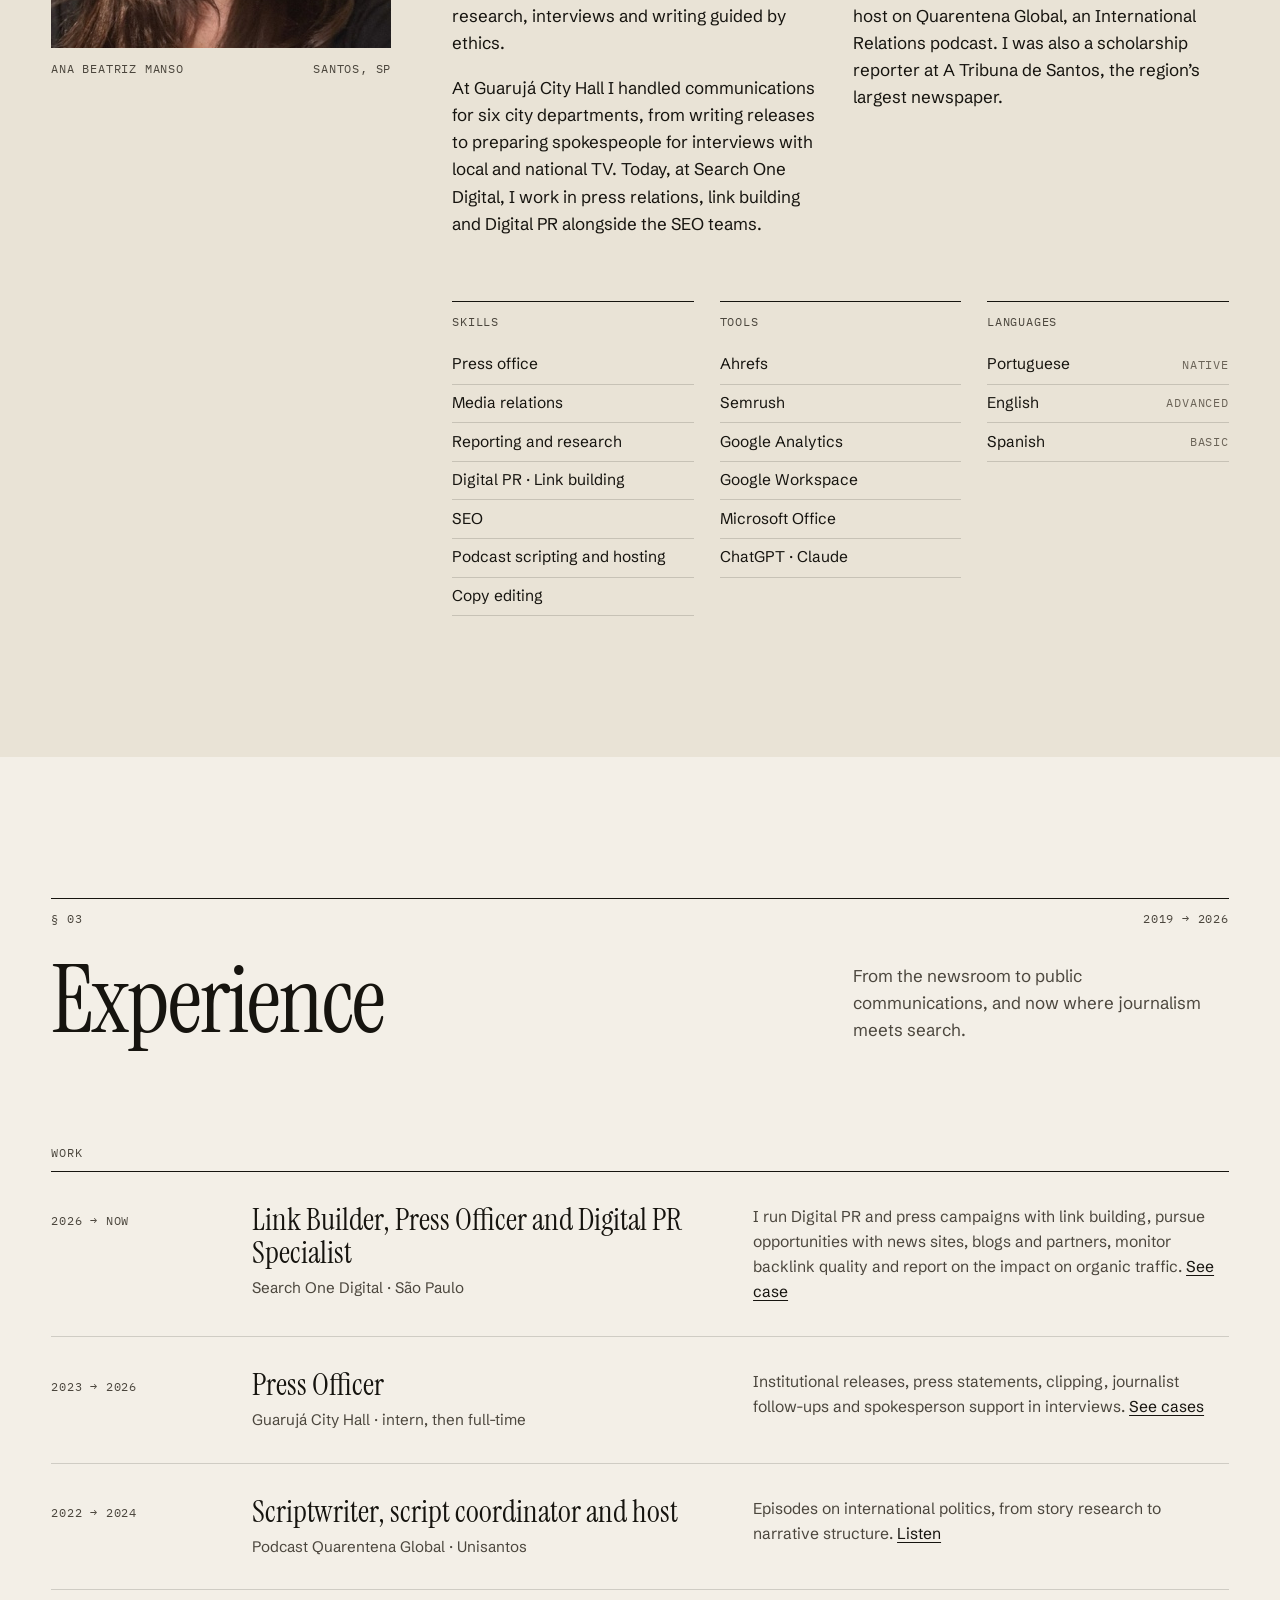
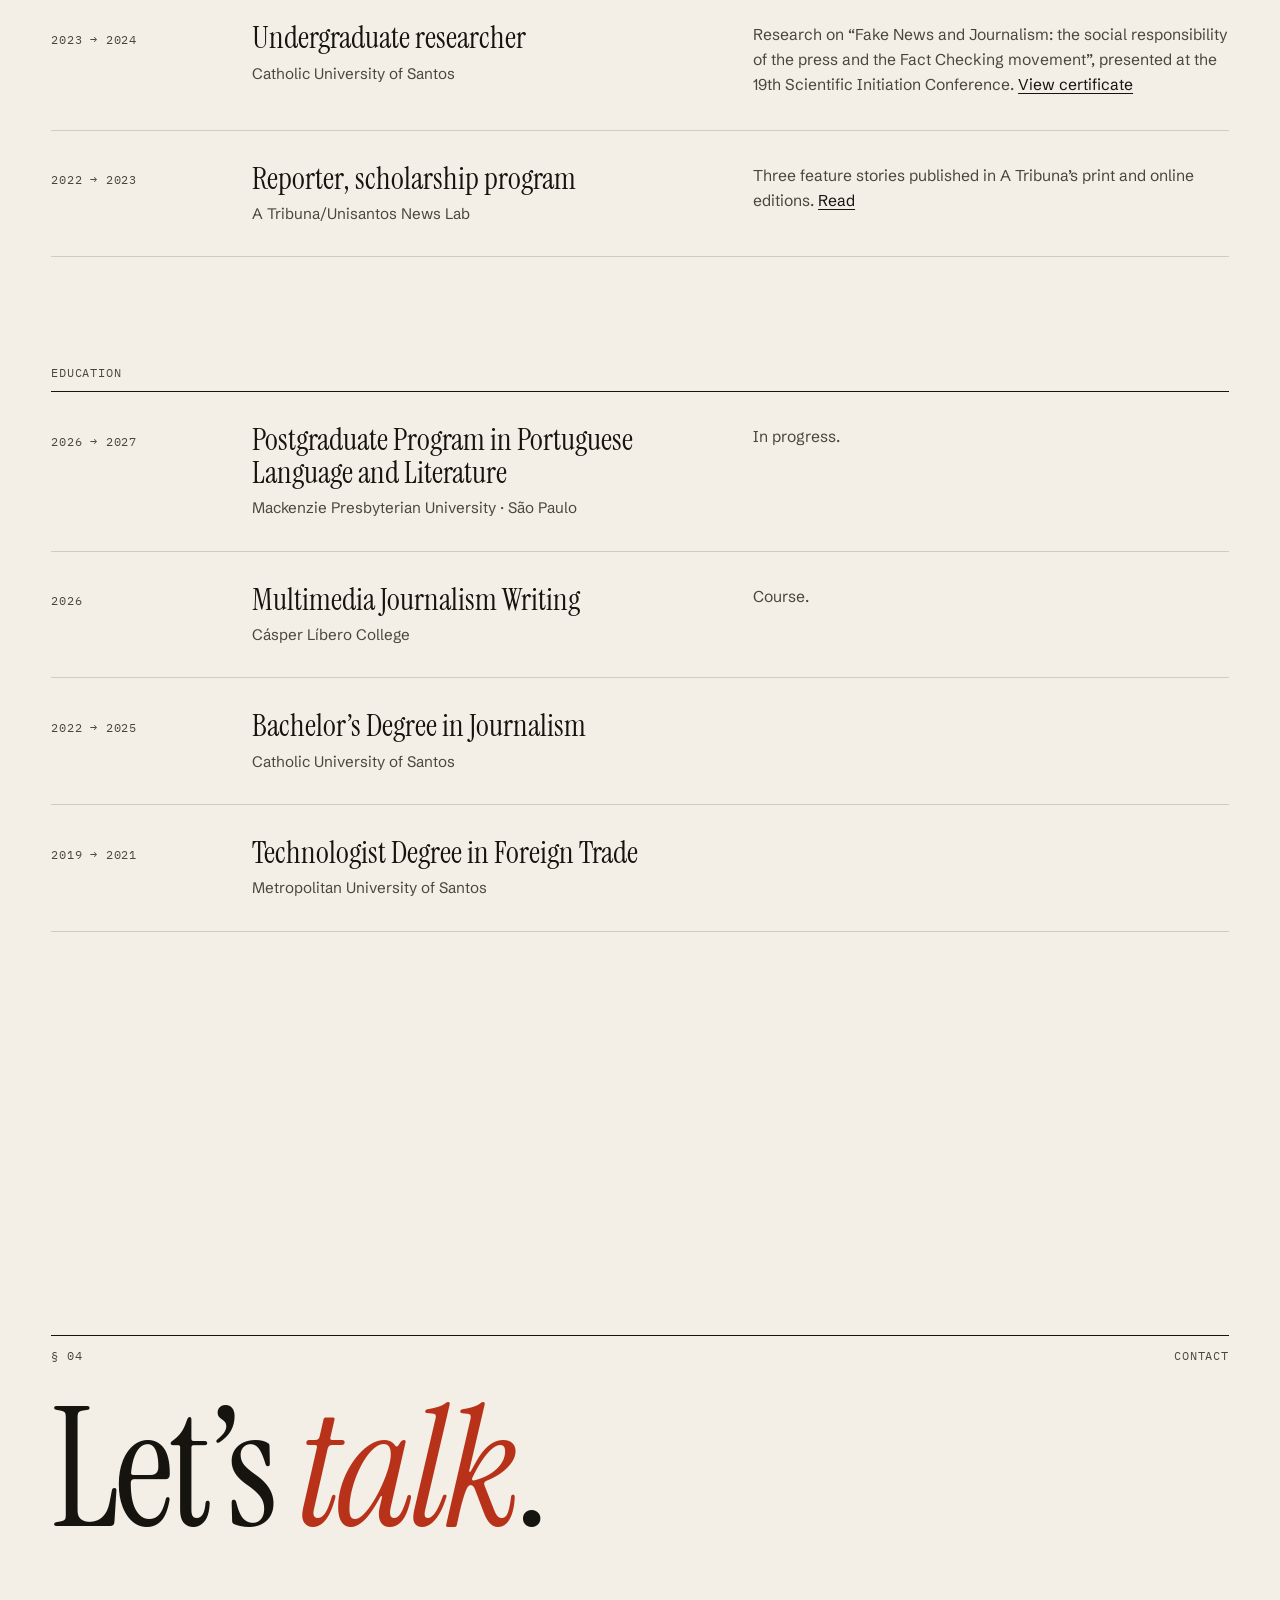
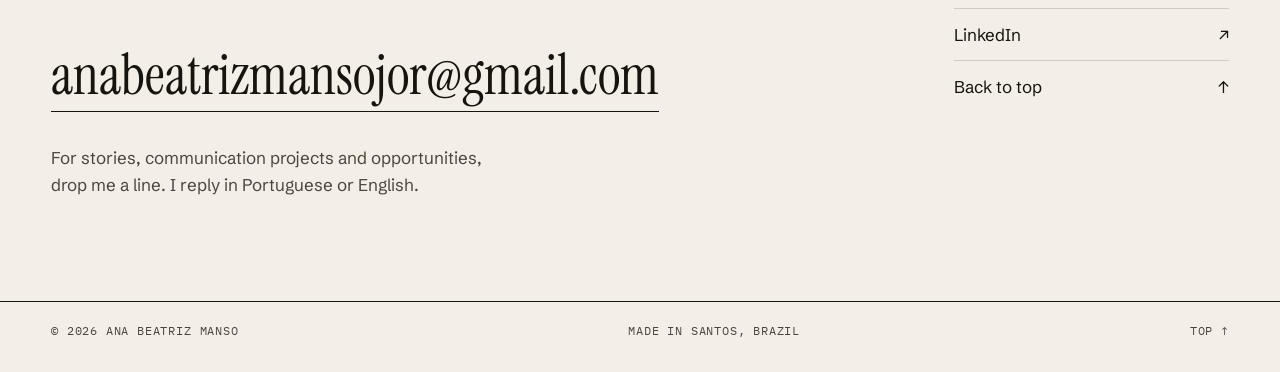
==== commit f6506e07: "Digital PR como trabalho principal e número de veículos atualizado - Lista de trabalhos começa por D" ====
--- a/index.html
+++ b/index.html
@@ -7,9 +7,9 @@
   <meta name="viewport" content="width=device-width, initial-scale=1">
   <title>Ana Beatriz Manso · Jornalista</title>
   <meta name="description"
-    content="Portfólio de Ana Beatriz Manso, jornalista em Santos (SP). Assessoria de imprensa, reportagem, Digital PR e podcast."
-    data-pt="Portfólio de Ana Beatriz Manso, jornalista em Santos (SP). Assessoria de imprensa, reportagem, Digital PR e podcast."
-    data-en="Portfolio of Ana Beatriz Manso, a journalist based in Santos, Brazil. Press office, reporting, Digital PR and podcasting.">
+    content="Portfólio de Ana Beatriz Manso, jornalista em Santos (SP). Digital PR, assessoria de imprensa, reportagem e podcast."
+    data-pt="Portfólio de Ana Beatriz Manso, jornalista em Santos (SP). Digital PR, assessoria de imprensa, reportagem e podcast."
+    data-en="Portfolio of Ana Beatriz Manso, a journalist based in Santos, Brazil. Digital PR, press office, reporting and podcasting.">
   <meta name="theme-color" content="#f3efe7" media="(prefers-color-scheme: light)">
   <meta name="theme-color" content="#12110e" media="(prefers-color-scheme: dark)">
   <link rel="canonical" href="https://www.manso-portfolio.com/">
@@ -17,7 +17,7 @@
   <link rel="alternate" hreflang="en" href="https://www.manso-portfolio.com/?lang=en">
   <meta property="og:type" content="website">
   <meta property="og:title" content="Ana Beatriz Manso · Jornalista">
-  <meta property="og:description" content="Assessoria de imprensa, reportagem, Digital PR e podcast.">
+  <meta property="og:description" content="Digital PR, assessoria de imprensa, reportagem e podcast.">
   <meta property="og:url" content="https://www.manso-portfolio.com/">
   <meta property="og:locale" content="pt_BR">
   <meta property="og:locale:alternate" content="en_US">
@@ -112,15 +112,15 @@
 
         <dl class="facts reveal">
           <div class="fact">
-            <dt>09</dt>
-            <dd><span lang="pt-BR">veículos repercutiram minhas pautas, entre eles CNN Brasil, Metrópoles e g1</span><span lang="en">media outlets picked up my stories, including CNN Brasil, Metrópoles and g1</span></dd>
+            <dt data-count="37">37</dt>
+            <dd><span lang="pt-BR">veículos, blogs e perfis repercutiram minhas pautas, entre eles CNN Brasil, Você RH e g1</span><span lang="en">media outlets, blogs and pages picked up my stories, including CNN Brasil, Você RH and g1</span></dd>
           </div>
           <div class="fact">
-            <dt>06</dt>
+            <dt data-count="06">06</dt>
             <dd><span lang="pt-BR">secretarias municipais na minha cobertura diária em Guarujá</span><span lang="en">city departments covered in my daily press work in Guarujá</span></dd>
           </div>
           <div class="fact">
-            <dt>03</dt>
+            <dt data-count="03">03</dt>
             <dd><span lang="pt-BR">reportagens especiais publicadas no jornal A Tribuna</span><span lang="en">feature stories published in the A Tribuna newspaper</span></dd>
           </div>
         </dl>
@@ -136,22 +136,36 @@
         <div class="ticker-track">
           <ul class="ticker-group">
             <li>CNN Brasil</li>
+            <li>Você RH</li>
+            <li>g1</li>
+            <li>IT Forum</li>
             <li>Metrópoles</li>
-            <li>g1</li>
+            <li>TI Inside</li>
+            <li>Viva (Estadão)</li>
             <li>TV Tribuna</li>
+            <li>RH pra Você</li>
             <li>Record TV Litoral e Vale</li>
+            <li>Gestão RH</li>
             <li>A Tribuna</li>
+            <li>Portal Radar</li>
             <li>Diário do Litoral</li>
             <li>Jornal da Orla</li>
             <li>Gazeta de São Paulo</li>
           </ul>
           <ul class="ticker-group" aria-hidden="true">
             <li>CNN Brasil</li>
+            <li>Você RH</li>
+            <li>g1</li>
+            <li>IT Forum</li>
             <li>Metrópoles</li>
-            <li>g1</li>
+            <li>TI Inside</li>
+            <li>Viva (Estadão)</li>
             <li>TV Tribuna</li>
+            <li>RH pra Você</li>
             <li>Record TV Litoral e Vale</li>
+            <li>Gestão RH</li>
             <li>A Tribuna</li>
+            <li>Portal Radar</li>
             <li>Diário do Litoral</li>
             <li>Jornal da Orla</li>
             <li>Gazeta de São Paulo</li>
@@ -178,6 +192,19 @@
         <ol class="work-index">
           <li class="work-row reveal">
             <span class="work-num mono">01</span>
+            <h3 class="work-title"><a href="digital-pr.html">Digital <em>PR</em></a></h3>
+            <div class="work-body">
+              <p class="work-meta mono">Search One Digital · Twygo · 2026</p>
+              <p class="work-desc">
+                <span lang="pt-BR">Campanha para a Twygo que transformou uma pesquisa de mercado em 28 publicações espontâneas, com o estudo em primeiro lugar no Google e a marca presente nas respostas de IA.</span>
+                <span lang="en">A campaign for Twygo that turned a market survey into 28 earned placements, with the study ranking first on Google and the brand showing up in AI answers.</span>
+              </p>
+            </div>
+            <span class="work-arrow" aria-hidden="true">→</span>
+          </li>
+
+          <li class="work-row reveal">
+            <span class="work-num mono">02</span>
             <h3 class="work-title"><a href="assessoria-de-imprensa.html"><span lang="pt-BR">Assessoria de Imprensa</span><span lang="en">Press Office</span></a></h3>
             <div class="work-body">
               <p class="work-meta mono"><span lang="pt-BR">Prefeitura de Guarujá</span><span lang="en">Guarujá City Hall</span> · 2023 → 2026 · <span lang="pt-BR">6 vídeos</span><span lang="en">6 videos</span></p>
@@ -190,7 +217,7 @@
           </li>
 
           <li class="work-row reveal">
-            <span class="work-num mono">02</span>
+            <span class="work-num mono">03</span>
             <h3 class="work-title"><a href="reportagem.html"><span lang="pt-BR">Reportagem</span><span lang="en">Reporting</span></a></h3>
             <div class="work-body">
               <p class="work-meta mono"><span lang="pt-BR">Jornal A Tribuna</span><span lang="en">A Tribuna newspaper</span> · 2022 → 2023</p>
@@ -203,26 +230,13 @@
           </li>
 
           <li class="work-row reveal">
-            <span class="work-num mono">03</span>
+            <span class="work-num mono">04</span>
             <h3 class="work-title"><a href="podcast.html">Podcast</a></h3>
             <div class="work-body">
               <p class="work-meta mono">Quarentena Global · Unisantos · 2022 → 2024</p>
               <p class="work-desc">
                 <span lang="pt-BR">Roteiro, coordenação de roteiros e apresentação de um podcast sobre política internacional.</span>
                 <span lang="en">Scriptwriting, script coordination and hosting for a podcast on international politics.</span>
-              </p>
-            </div>
-            <span class="work-arrow" aria-hidden="true">→</span>
-          </li>
-
-          <li class="work-row reveal">
-            <span class="work-num mono">04</span>
-            <h3 class="work-title"><a href="digital-pr.html">Digital <em>PR</em></a></h3>
-            <div class="work-body">
-              <p class="work-meta mono">Search One Digital · Twygo · 2026</p>
-              <p class="work-desc">
-                <span lang="pt-BR">Campanha para a Twygo que transformou uma pesquisa de mercado em 29 publicações espontâneas, com o estudo em primeiro lugar no Google e a marca presente nas respostas de IA.</span>
-                <span lang="en">A campaign for Twygo that turned a market survey into 29 earned placements, with the study ranking first on Google and the brand showing up in AI answers.</span>
               </p>
             </div>
             <span class="work-arrow" aria-hidden="true">→</span>
--- a/assets/style.css
+++ b/assets/style.css
@@ -527,7 +527,7 @@
 .ticker-track {
   display: flex;
   width: max-content;
-  animation: ticker 48s linear infinite;
+  animation: ticker 85s linear infinite;
 }
 
 .ticker:hover .ticker-track {
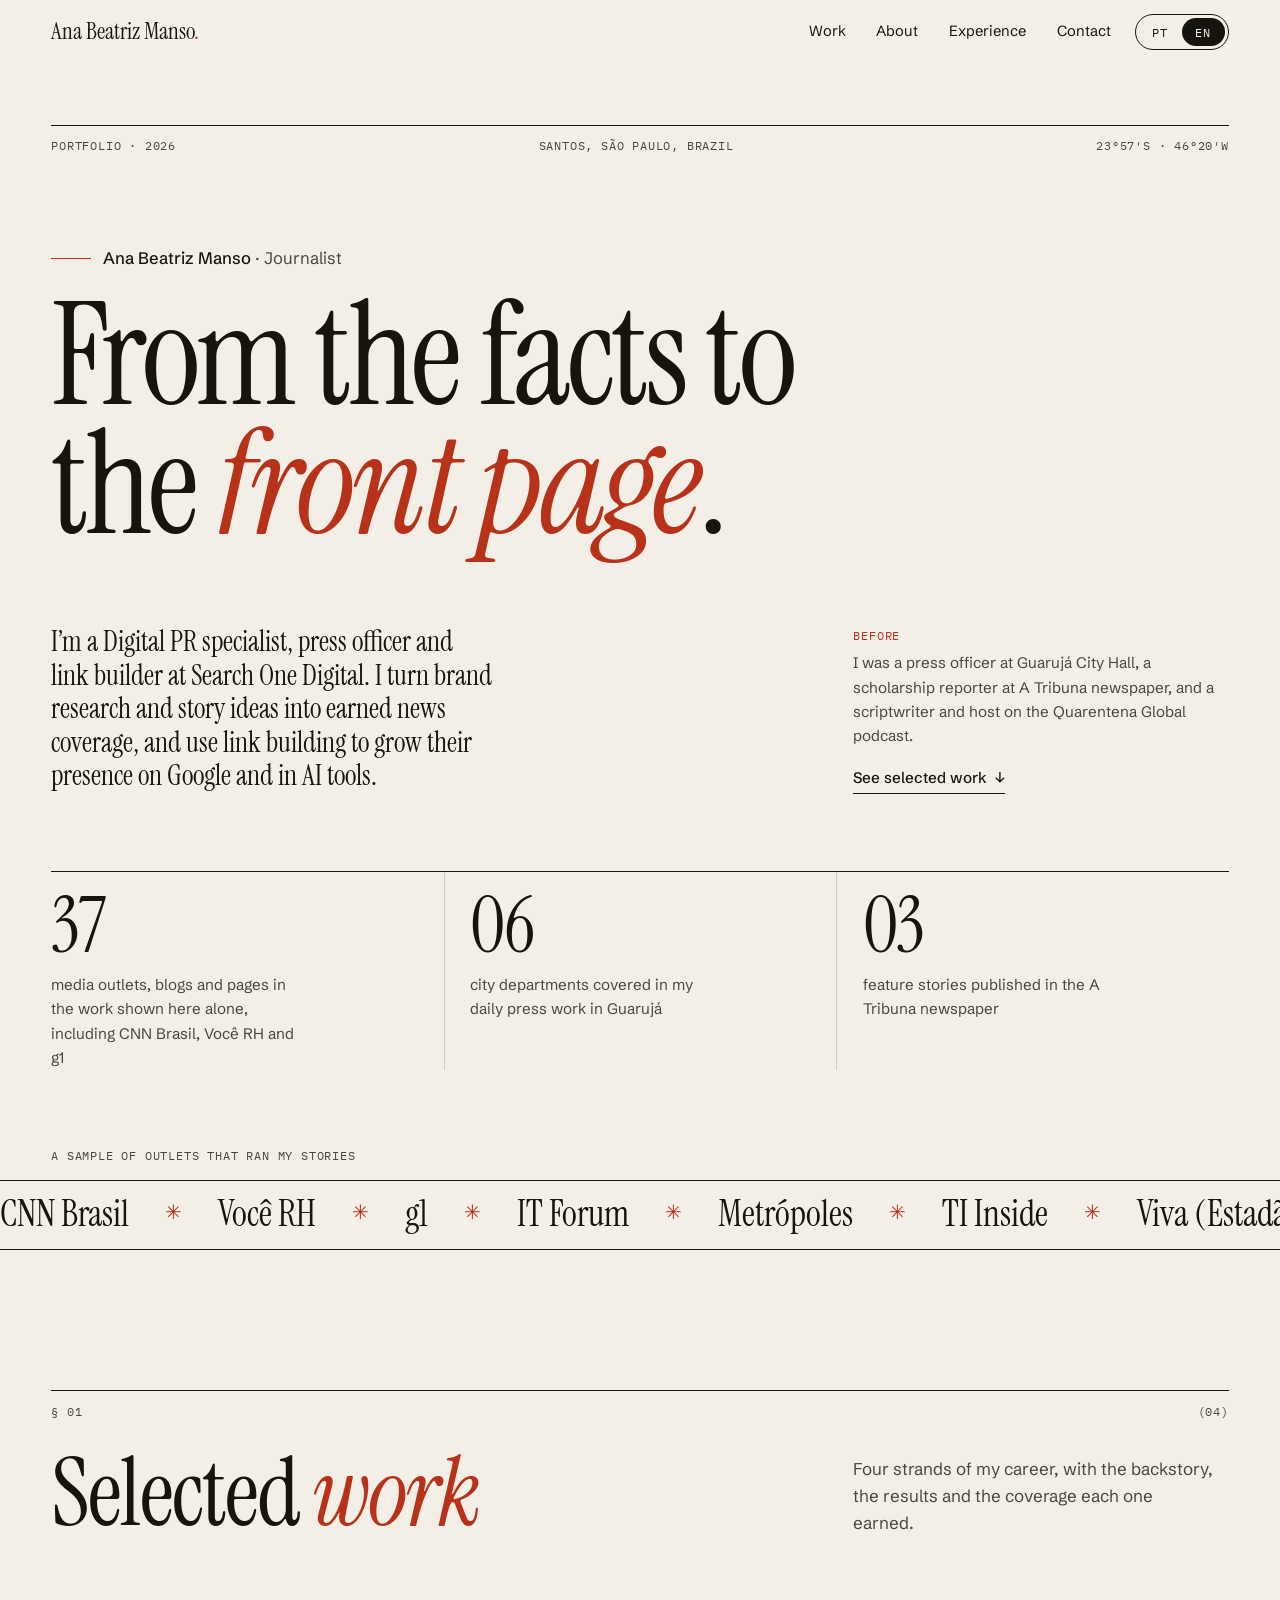
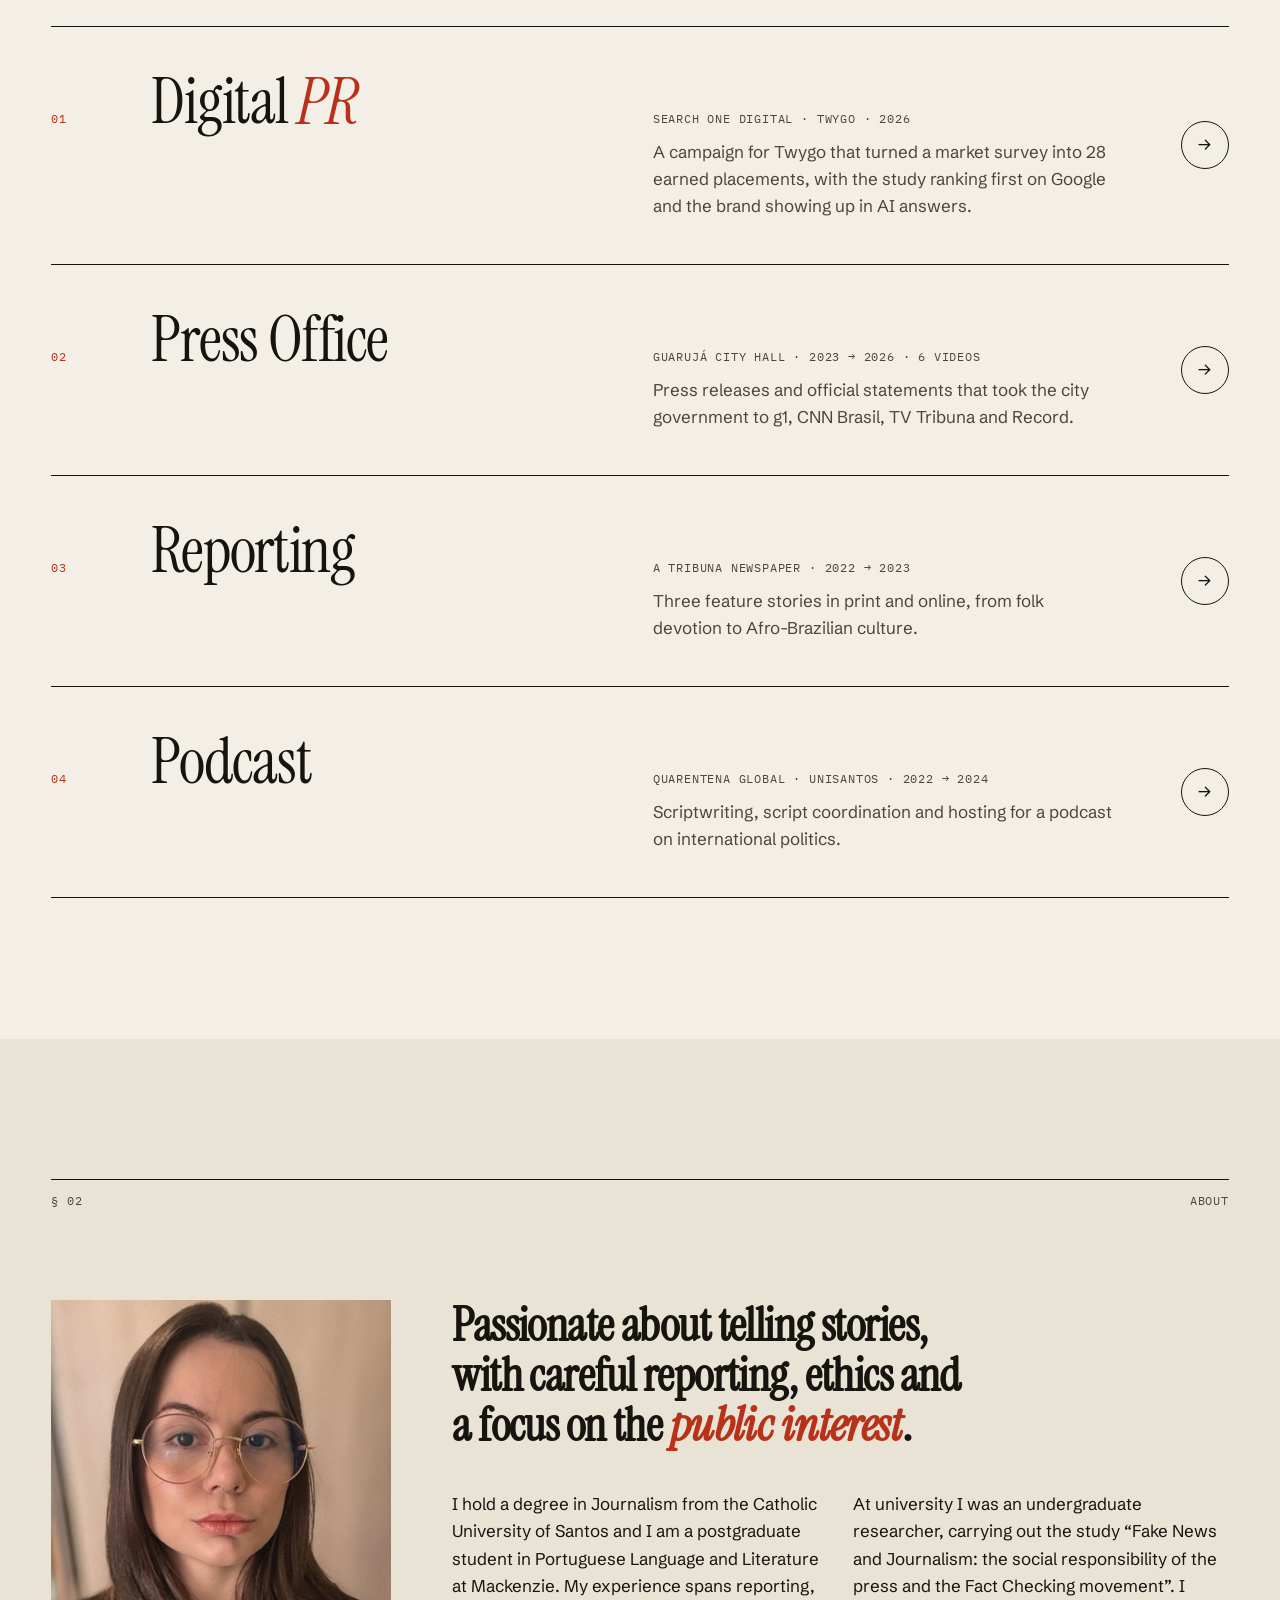
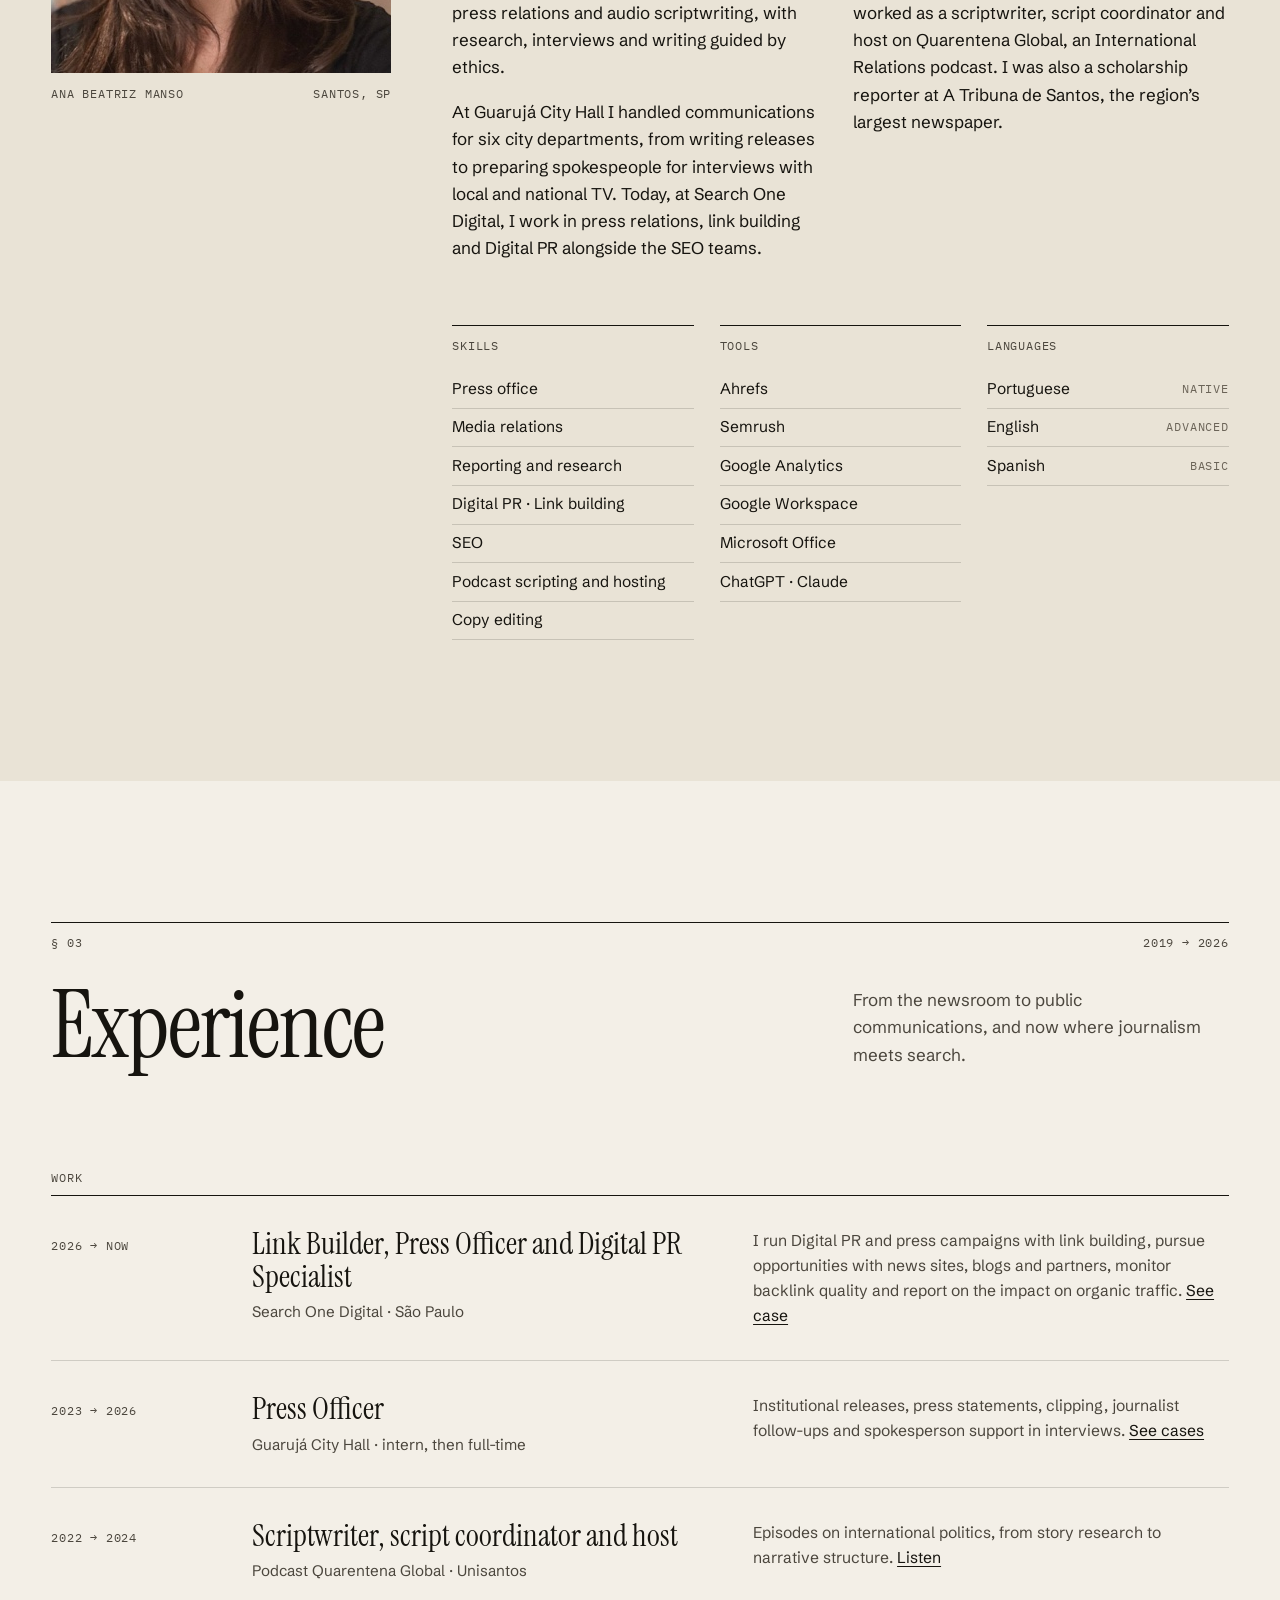
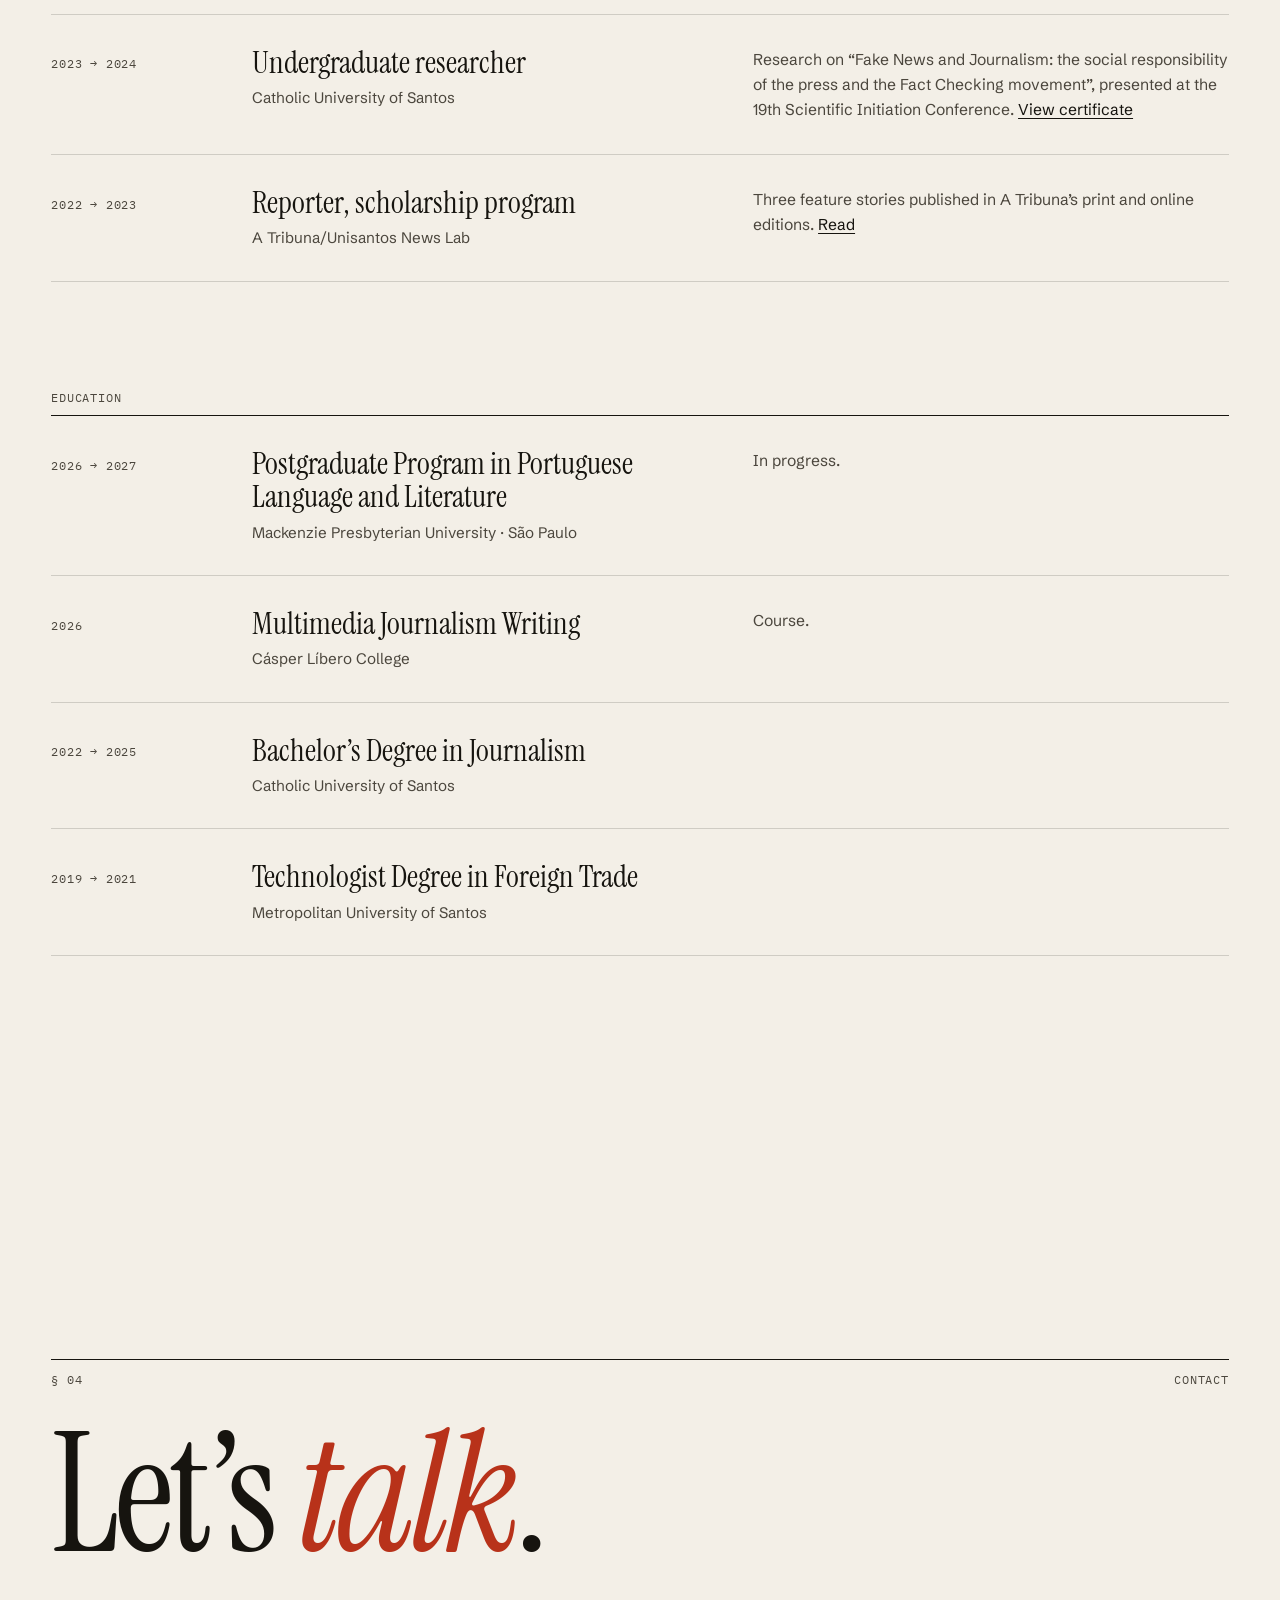
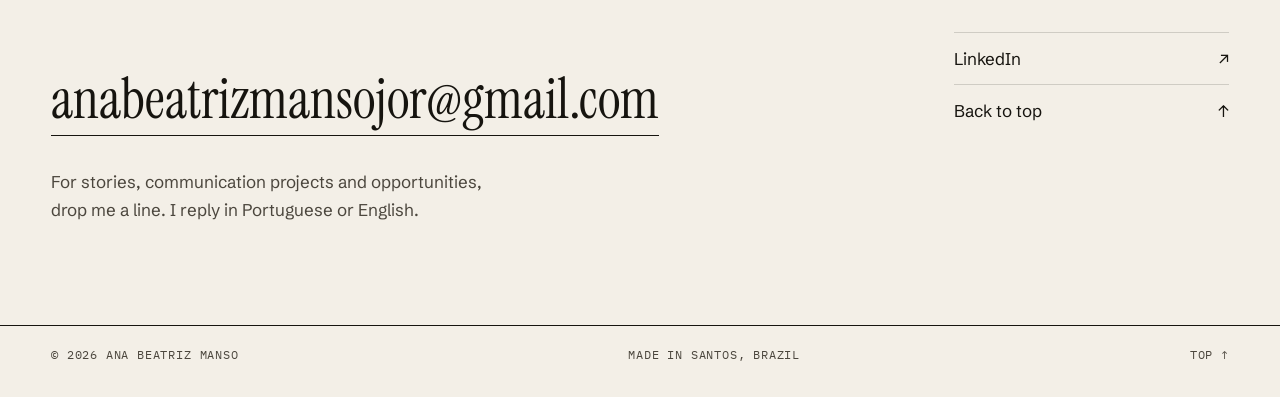
==== commit 99c4d3a0: "Número e faixa de veículos apresentados como amostra Co-Authored-By: Claude Opus 5.5 <noreply@anthro" ====
--- a/index.html
+++ b/index.html
@@ -113,7 +113,7 @@
         <dl class="facts reveal">
           <div class="fact">
             <dt data-count="37">37</dt>
-            <dd><span lang="pt-BR">veículos, blogs e perfis repercutiram minhas pautas, entre eles CNN Brasil, Você RH e g1</span><span lang="en">media outlets, blogs and pages picked up my stories, including CNN Brasil, Você RH and g1</span></dd>
+            <dd><span lang="pt-BR">veículos, blogs e perfis só nos trabalhos deste portfólio, entre eles CNN Brasil, Você RH e g1</span><span lang="en">media outlets, blogs and pages in the work shown here alone, including CNN Brasil, Você RH and g1</span></dd>
           </div>
           <div class="fact">
             <dt data-count="06">06</dt>
@@ -130,7 +130,7 @@
     <!-- VEÍCULOS -->
     <section aria-labelledby="ticker-label">
       <div class="wrap">
-        <p class="ticker-label mono" id="ticker-label"><span lang="pt-BR">Pautas repercutidas em</span><span lang="en">Stories picked up by</span></p>
+        <p class="ticker-label mono" id="ticker-label"><span lang="pt-BR">Uma amostra dos veículos que publicaram minhas pautas</span><span lang="en">A sample of outlets that ran my stories</span></p>
       </div>
       <div class="ticker">
         <div class="ticker-track">
